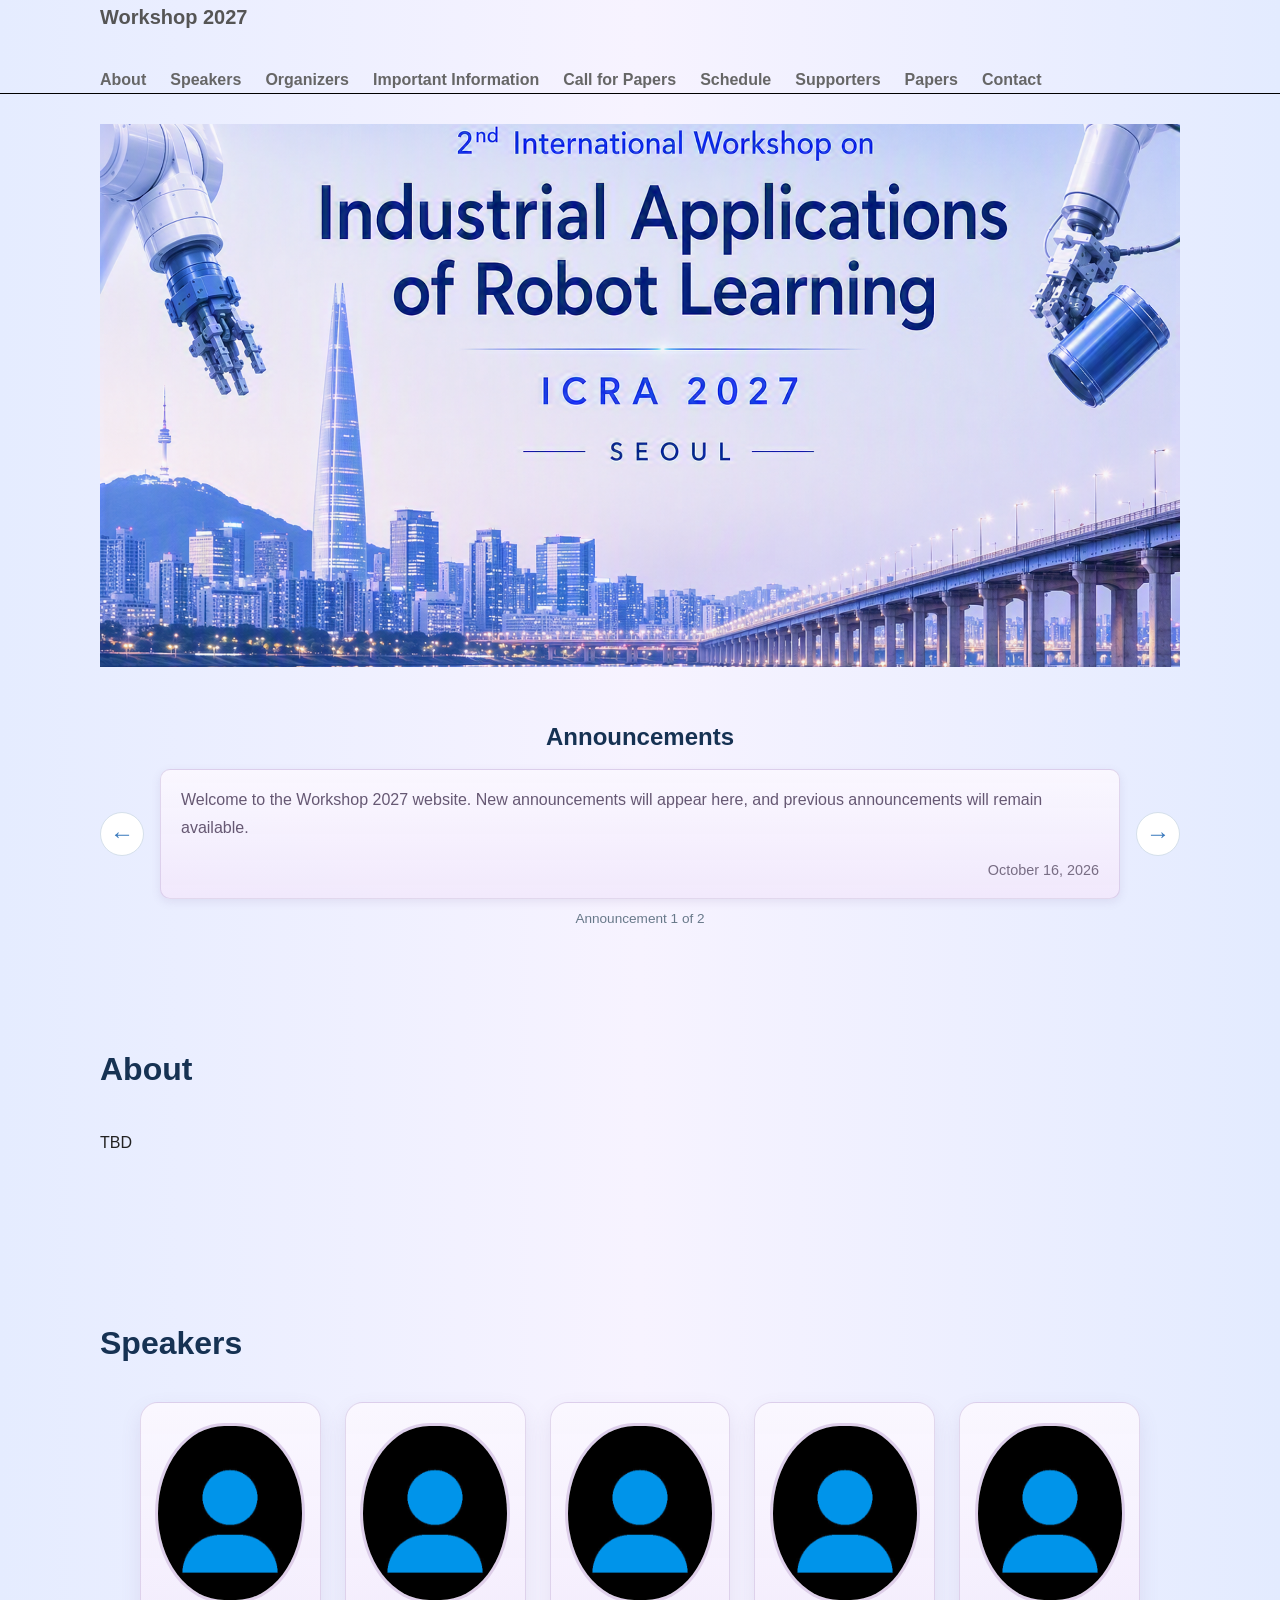
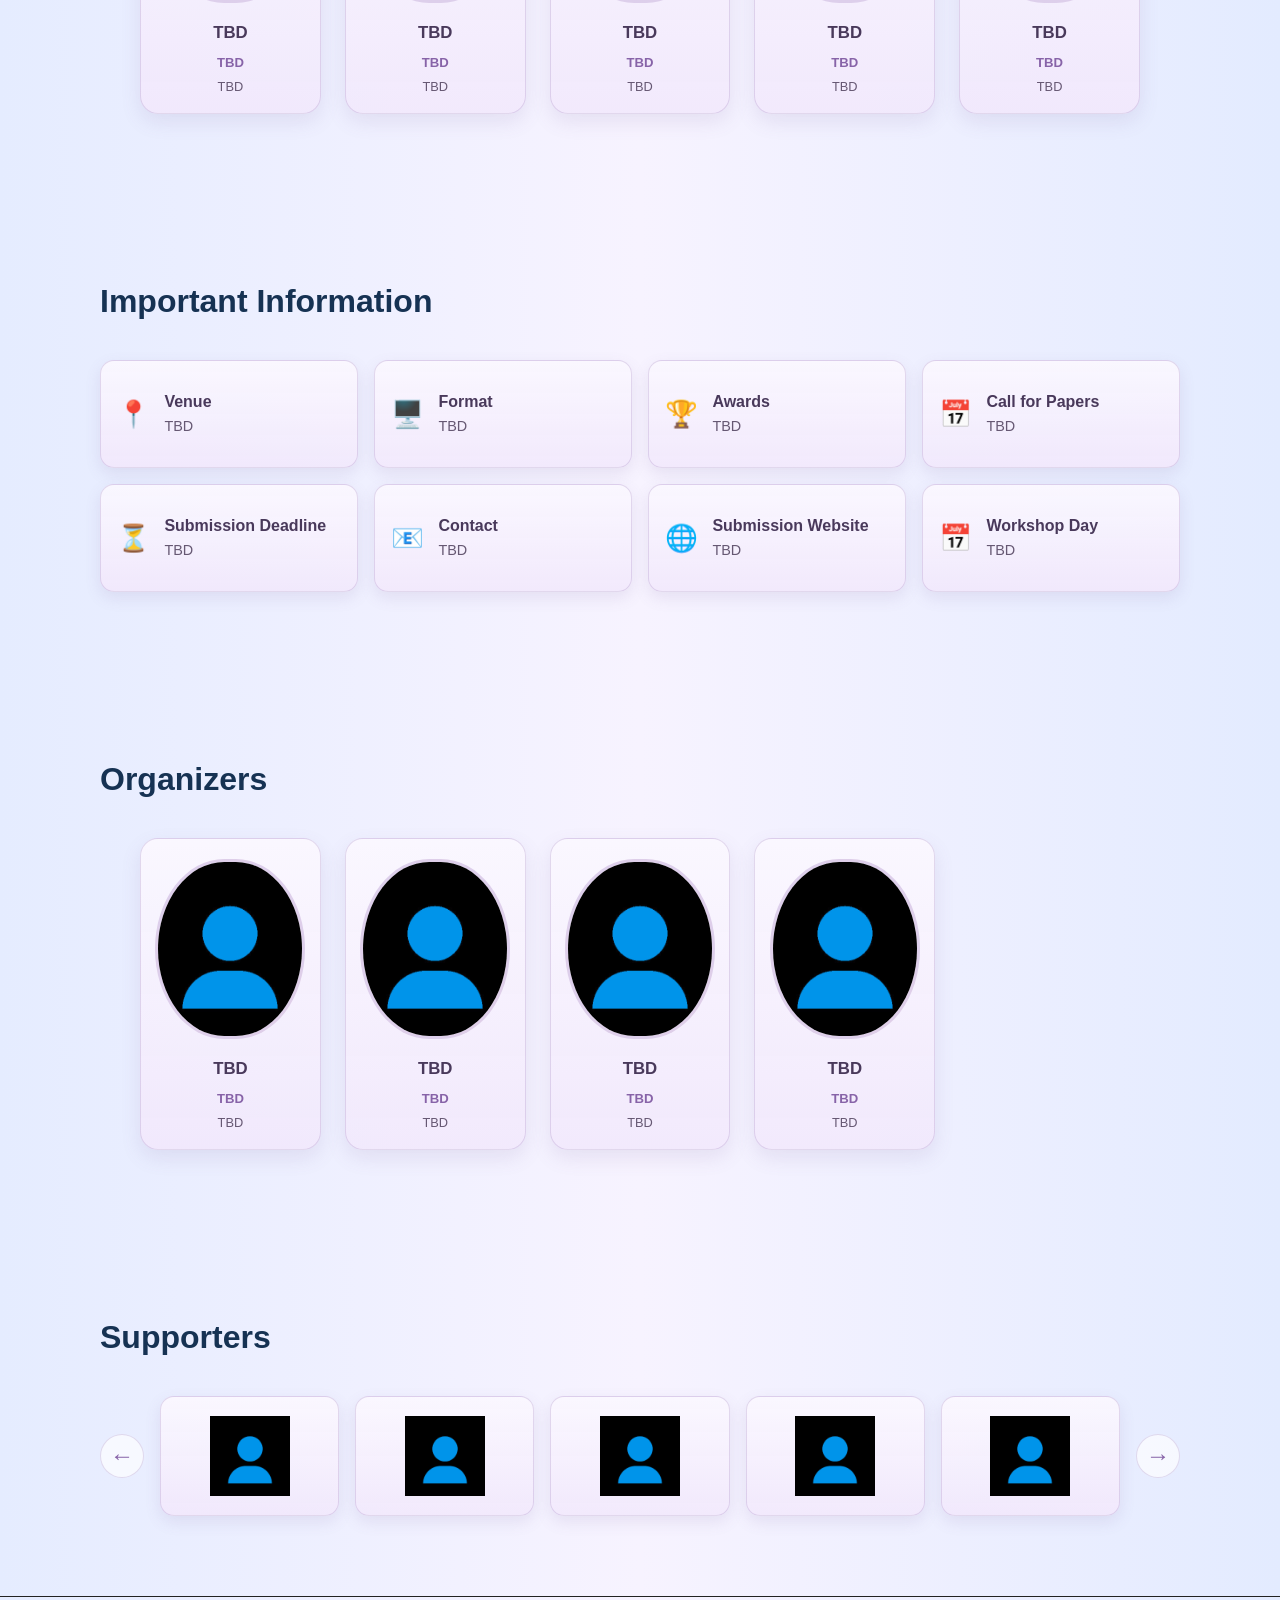
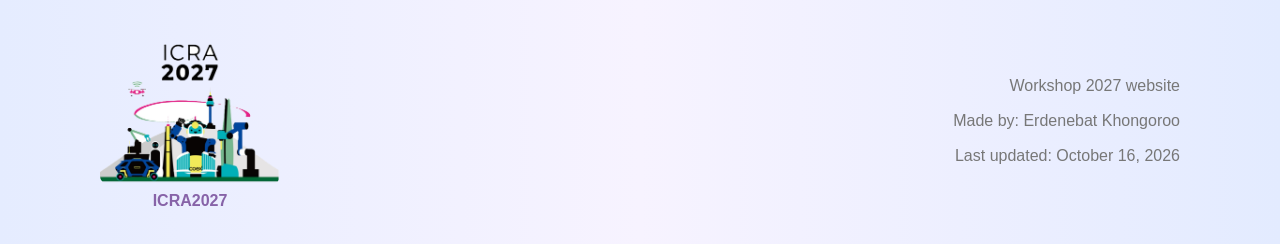
==== index.html @ 7359b08c "Add files for the workshop" ====
<!DOCTYPE html>
<html lang="en">
<head>
    <meta charset="UTF-8">
    <meta name="viewport" content="width=device-width, initial-scale=1.0">
    <title>Workshop 2027</title>
    <link rel="stylesheet" href="./assets/css/main.css">
    <link rel="stylesheet" href="./assets/css/responsive.css">
</head>
<body id="top" class="home-page">
    <!-- Shared header include, enable when ready:
    <div id="header"></div>
    -->
    <header class="site-header">
        <div class="container header-inner">
            <a class="site-brand" href="index.html">Workshop 2027</a>
            <button class="nav-toggle" type="button" aria-expanded="false" aria-controls="primary-navigation">
                <span class="nav-toggle-icon" aria-hidden="true"><span></span><span></span><span></span></span>
                Menu
            </button>
            <nav class="main-nav" id="primary-navigation" aria-label="Main navigation">
                <ul>
                    <li><a href="index.html#about">About</a></li>
                    <li><a href="index.html#speakers">Speakers</a></li>
                    <li><a href="index.html#organizers">Organizers</a></li>
                    <li><a href="index.html#important-information">Important Information</a></li>
                    <li><a href="call-for-papers.html">Call for Papers</a></li>
                    <li><a href="schedule.html">Schedule</a></li>
                    <li><a href="index.html#supporters">Supporters</a></li>
                    <li><a href="papers.html">Papers</a></li
                    <li><a href="contact.html">Contact</a></li>
                </ul>
            </nav>
        </div>
    </header>
    <div class="site-banner">
        <img src="./assets/images/banners/banner.png" alt="Workshop 2027 banner">
    </div>
    <section class="announcements container" aria-labelledby="announcements-title">
        <h2 id="announcements-title" class="announcements-title">Announcements</h2>
        <div class="announcement-carousel" aria-label="Workshop announcements">
            <button class="announcement-arrow" type="button" data-announcement-previous aria-label="Previous announcement">&larr;</button>
            <article class="announcement-card" aria-live="polite">
                <p class="announcement-message">Welcome to the Workshop 2027 website. New announcements will appear here, and previous announcements will remain available.</p>
                <time class="announcement-date" datetime="2026-10-16">October 16, 2026</time>
            </article>
            <article class="announcement-card" aria-live="polite">
                <p class="announcement-message">TBD</p>
                <time class="announcement-date" datetime="2026-10-16">October 16, 2026</time>
            </article>
            <button class="announcement-arrow" type="button" data-announcement-next aria-label="Next announcement">&rarr;</button>
        </div>
        <p class="announcement-position" data-announcement-position aria-live="polite">Announcement 1 of 1</p>
    </section>
    <main class="container">
        <section id="about">
            <h1 class="section-title">About</h1>
            TBD
        </section>
        <section id="speakers">
            <h1 class="section-title">Speakers</h1>
            <div class="section-content">
                <div class="card-grid speaker-grid">
                    <article class="person-card">
                        <div class="person-photo">
                            <img src="./assets/images/speakers/jane.jpg" alt="Jane Doe">
                        </div>
                        <h3>TBD</h3>
                        <p class="person-role">TBD</p>
                        <p class="person-affiliation">TBD</p>
                    </article>
                    <article class="person-card">
                        <div class="person-photo">
                            <img src="./assets/images/speakers/jane.jpg" alt="Jane Doe">
                        </div>
                        <h3>TBD</h3>
                        <p class="person-role">TBD</p>
                        <p class="person-affiliation">TBD</p>
                    </article>
                    <article class="person-card">
                        <div class="person-photo">
                            <img src="./assets/images/speakers/jane.jpg" alt="Jane Doe">
                        </div>
                        <h3>TBD</h3>
                        <p class="person-role">TBD</p>
                        <p class="person-affiliation">TBD</p>
                    </article>
                    <article class="person-card">
                        <div class="person-photo">
                            <img src="./assets/images/speakers/jane.jpg" alt="Jane Doe">
                        </div>
                        <h3>TBD</h3>
                        <p class="person-role">TBD</p>
                        <p class="person-affiliation">TBD</p>
                    </article>
                    <article class="person-card">
                        <div class="person-photo">
                            <img src="./assets/images/speakers/jane.jpg" alt="Jane Doe">
                        </div>
                        <h3>TBD</h3>
                        <p class="person-role">TBD</p>
                        <p class="person-affiliation">TBD</p>
                    </article>
                </div>
            </div>
        </section>
        <section id="important-information">
            <h1 class="section-title">Important Information</h1>
            <div class="info-grid">
                <article class="info-card">
                    <span class="info-icon" aria-hidden="true">📍</span>
                    <div class="info-text">
                        <h2 class="info-label">Venue</h2>
                        <p class="info-detail">TBD</p>
                    </div>
                </article>
                <article class="info-card">
                    <span class="info-icon" aria-hidden="true">🖥️</span>
                    <div class="info-text">
                        <h2 class="info-label">Format</h2>
                        <p class="info-detail">TBD</p>
                    </div>
                </article>
                <article class="info-card">
                    <span class="info-icon" aria-hidden="true">🏆</span>
                    <div class="info-text">
                        <h2 class="info-label">Awards</h2>
                        <p class="info-detail">TBD</p>
                    </div>
                </article>
                <article class="info-card">
                    <span class="info-icon" aria-hidden="true">📅</span>
                    <div class="info-text">
                        <h2 class="info-label">Call for Papers</h2>
                        <p class="info-detail">TBD</p>
                    </div>
                </article>
                <article class="info-card">
                    <span class="info-icon" aria-hidden="true">⏳</span>
                    <div class="info-text">
                        <h2 class="info-label">Submission Deadline</h2>
                        <p class="info-detail">TBD</p>
                    </div>
                </article>
                <article class="info-card">
                    <span class="info-icon" aria-hidden="true">📧</span>
                    <div class="info-text">
                        <h2 class="info-label">Contact</h2>
                        <p class="info-detail">TBD</p>
                    </div>
                </article>
                <article class="info-card">
                    <span class="info-icon" aria-hidden="true">🌐</span>
                    <div class="info-text">
                        <h2 class="info-label">Submission Website</h2>
                        <p class="info-detail">TBD</p>
                    </div>
                </article>
                <article class="info-card">
                    <span class="info-icon" aria-hidden="true">📅</span>
                    <div class="info-text">
                        <h2 class="info-label">Workshop Day</h2>
                        <p class="info-detail">TBD</p>
                    </div>
                </article>
            </div>
        </section>
        <section id="organizers">
            <h1 class="section-title">Organizers</h1>
            <div class="section-content">
                <div class="card-grid organizer-grid">
                    <article class="person-card">
                        <div class="person-photo">
                            <img src="./assets/images/organizers/jane.jpg" alt="Jane Doe">
                        </div>
                        <h3>TBD</h3>
                        <p class="person-role">TBD</p>
                        <p class="person-affiliation">TBD</p>
                    </article>
                    <article class="person-card">
                        <div class="person-photo">
                            <img src="./assets/images/organizers/jane.jpg" alt="Jane Doe">
                        </div>
                        <h3>TBD</h3>
                        <p class="person-role">TBD</p>
                        <p class="person-affiliation">TBD</p>
                    </article>
                    <article class="person-card">
                        <div class="person-photo">
                            <img src="./assets/images/organizers/jane.jpg" alt="Jane Doe">
                        </div>
                        <h3>TBD</h3>
                        <p class="person-role">TBD</p>
                        <p class="person-affiliation">TBD</p>
                    </article>
                    <article class="person-card">
                        <div class="person-photo">
                            <img src="./assets/images/organizers/jane.jpg" alt="Jane Doe">
                        </div>
                        <h3>TBD</h3>
                        <p class="person-role">TBD</p>
                        <p class="person-affiliation">TBD</p>
                    </article>
                </div>
            </div>
        </section>
        <section id="supporters">
            <h1 class="section-title">Supporters</h1>
            <div class="supporter-carousel" aria-label="Workshop supporters">
                <button class="supporter-arrow" type="button" data-supporter-previous aria-label="Show previous supporter">&larr;</button>
                <div class="supporter-track" data-supporter-track>
                    <a class="supporter-logo" href="https://www.example.com/" target="_blank" rel="noopener noreferrer" aria-label="Supporter 1 website">
                        <img src="./assets/images/speakers/jane.jpg" alt="Supporter 1">
                    </a>
                    <a class="supporter-logo" href="https://www.example.com/" target="_blank" rel="noopener noreferrer" aria-label="Supporter 2 website">
                        <img src="./assets/images/speakers/jane.jpg" alt="Supporter 2">
                    </a>
                    <a class="supporter-logo" href="https://www.example.com/" target="_blank" rel="noopener noreferrer" aria-label="Supporter 3 website">
                        <img src="./assets/images/speakers/jane.jpg" alt="Supporter 3">
                    </a>
                    <a class="supporter-logo" href="https://www.example.com/" target="_blank" rel="noopener noreferrer" aria-label="Supporter 4 website">
                        <img src="./assets/images/speakers/jane.jpg" alt="Supporter 4">
                    </a>
                    <a class="supporter-logo" href="https://www.example.com/" target="_blank" rel="noopener noreferrer" aria-label="Supporter 5 website">
                        <img src="./assets/images/speakers/jane.jpg" alt="Supporter 5">
                    </a>
                </div>
                <button class="supporter-arrow" type="button" data-supporter-next aria-label="Show next supporter">&rarr;</button>
            </div>
        </section>
    </main>
    <!-- Shared footer include, enable when ready:
    <div id="footer"></div>
    -->
    <footer class="site-footer">
        <div class="container footer-inner">
            <a class="footer-conference-link" href="https://2027.ieee-icra.org/" target="_blank" rel="noopener noreferrer" aria-label="Visit the ICRA 2027 conference website">
                <img src="./assets/images/icra_2027.png" alt="ICRA 2027 conference">
                <span>ICRA2027</span>
            </a>
            <div class="footer-meta">
                <p>Workshop 2027 website</p>
                <p>Made by: Erdenebat Khongoroo</p>
                <p>Last updated: October 16, 2026</p>
            </div>
        </div>
    </footer>

    <script src="./assets/js/navigation.js"></script>
    <script src="./assets/js/announcements.js"></script>
    <script src="./assets/js/supporters.js"></script>
    <!-- Enable shared header and footer loading when ready:
    <script src="./assets/js/include_components.js"></script>
    -->
</body>
</html>
---- assets/css/main.css ----
/* GLOBAL */
:root {
    --page-gradient: linear-gradient(90deg, #e5ecff 0%, #f7f3ff 50%, #e3ebff 100%);
    --card-bg: linear-gradient(180deg, rgba(250, 247, 255, 0.96) 0%, rgba(241, 232, 252, 0.94) 100%);
    --card-border: rgba(160, 133, 190, 0.28);
    --card-shadow: rgba(117, 87, 151, 0.12);
    --card-accent: #8763a8;
    --card-heading: #49395b;
    --card-text: #665873;
    --card-muted: #786d84;
}
* {
    margin: 0;
    padding: 0;
    box-sizing: border-box;
}
html{
    scroll-behavior: smooth;
}
body{
    display: flex;
    min-height: 100vh;
    flex-direction: column;
    font-family: "Segoe UI", Arial, sans-serif;
    line-height: 1.7;
    color: #222;
    background: var(--page-gradient);
}
.container,
.site-banner {
    width: min(1080px, calc(100% - 60px));
    margin: 0 auto;
}
a{
    text-decoration: none;
    color: inherit;
}
ul{
    list-style: none;
}

/* NAVIGATION */
.site-header {
    position: sticky;
    top: 0;
    z-index: 1000;
    background: var(--page-gradient);
    border-bottom: 1px solid #000000;
}
.header-inner {
    display: flex;
    align-items: center;
    justify-content: space-between;
    gap: 2rem;
    min-height: 76px;
    flex-wrap: wrap;
}
.site-brand {
    flex-shrink: 0;
    color: #555;
    font-size: 1.25rem;
    font-weight: 700;
}
.main-nav ul {
    display: flex;
    align-items: center;
    justify-content: flex-end;
    gap: 1.5rem;
    flex-wrap: nowrap;
}
.nav-toggle {
    display: none;
    align-items: center;
    gap: .6rem;
    padding: .55rem .8rem;
    border: 1px solid #d5e0eb;
    border-radius: 6px;
    background: #fff;
    color: #3979bd;
    font: inherit;
    font-weight: 600;
    cursor: pointer;
}
.nav-toggle-icon {
    display: grid;
    gap: 4px;
}
.nav-toggle-icon span {
    display: block;
    width: 18px;
    height: 2px;
    background: currentColor;
}
.main-nav a {
    font-weight: 600;
    color: #666;
    transition: 0.3s;
}

.main-nav a:hover {
    color: #3979bd;
}

.main-nav a.active {
    color: #3979bd;
}
.main-nav a:focus-visible,
.nav-toggle:focus-visible {
    outline: 3px solid #3979bd;
    outline-offset: 3px;
}

.site-banner img {
    display: block;
    width: 100%;
    height: auto;
    padding-top:30px;
    padding-bottom: 30px;
}

main.container {
    flex: 1 0 auto;
}

/* ANNOUNCEMENTS */
.announcements {
    padding: 1.25rem 0 2rem;
}
.announcements-title {
    margin-bottom: .75rem;
    color: #163253;
    font-size: 1.5rem;
    text-align: center;
}
.announcement-carousel {
    display: grid;
    grid-template-columns: 44px minmax(0, 1fr) 44px;
    align-items: stretch;
    gap: 1rem;
}
.announcement-arrow {
    align-self: center;
    width: 44px;
    height: 44px;
    border: 1px solid #d5e0eb;
    border-radius: 50%;
    background: #fff;
    color: #3979bd;
    font-size: 1.5rem;
    line-height: 1;
    cursor: pointer;
}
.announcement-arrow:hover:not(:disabled) {
    background: #3979bd;
    color: #fff;
}
.announcement-arrow:disabled {
    color: #aab4bf;
    cursor: not-allowed;
}
.announcement-card {
    display: flex;
    min-height: 130px;
    flex-direction: column;
    justify-content: space-between;
    gap: 1rem;
    padding: 1rem 1.25rem;
    border: 1px solid var(--card-border);
    border-radius: 10px;
    background: var(--card-bg);
    box-shadow: 0 3px 10px var(--card-shadow);
}
.announcement-card[hidden] {
    display: none;
}
.announcement-message {
    color: var(--card-text);
}
.announcement-date {
    align-self: flex-end;
    color: var(--card-muted);
    font-size: .9rem;
}
.announcement-position {
    margin-top: .5rem;
    color: #68798a;
    font-size: .85rem;
    text-align: center;
}

/* SECTIONS */
section {
    padding: 5rem 0;
}
.section-title {
    text-align: left;
    font-size: 2rem;
    margin-bottom: 2rem;
    color: #163253;
}
.section-content {
    max-width: 1000px;
    margin: auto;
}

/* CALL FOR PAPERS */
.call-for-papers-page main section {
    text-align: center;
}

.call-for-papers-page main > section {
    padding-top: 0;
}

.call-for-papers-page main > section > .section-title {
    margin-bottom: 1.25rem;
}

.call-for-papers-page .section-title {
    text-align: center;
}

.topics-panel {
    max-width: 900px;
    margin: 0 auto;
    padding: 1.5rem;
    border: 1px solid var(--card-border);
    border-radius: 16px;
    background: var(--card-bg);
    box-shadow: 0 6px 16px var(--card-shadow);
}

.topics-title {
    margin-bottom: 1rem;
    color: var(--card-heading);
    font-size: 1.25rem;
    text-align: center;
}

.topics-list {
    display: grid;
    gap: 0.65rem;
    padding: 0;
    list-style: none;
}

.topics-list li {
    display: flex;
    align-items: center;
    gap: 0.65rem;
    color: var(--card-text);
    text-align: left;
}

.topics-list li::before {
    display: grid;
    flex: 0 0 auto;
    width: 1.25rem;
    height: 1.25rem;
    place-items: center;
    border: 1px solid var(--card-border);
    border-radius: 50%;
    background: rgba(241, 232, 252, 0.9);
    color: var(--card-accent);
    content: "✓";
    font-size: 0.8rem;
    font-weight: 700;
    line-height: 1;
}

.submission-details {
    display: grid;
    max-width: 900px;
    grid-template-columns: repeat(2, minmax(0, 1fr));
    gap: 1.25rem;
    margin: 1rem auto 0;
    text-align: left;
}

.details-table {
    align-self: start;
    padding: 0;
    border: 1px solid var(--card-border);
    border-radius: 14px;
    background: var(--card-bg);
    box-shadow: 0 6px 16px var(--card-shadow);
}

.details-table-title {
    padding: 0.9rem 1rem;
    border-bottom: 1px solid var(--card-border);
    background: rgba(232, 218, 246, 0.72);
    color: var(--card-heading);
    font-size: 1.1rem;
    text-align: center;
}

.details-table-list {
    padding: 0;
    list-style: none;
}

.details-table-list li {
    padding: 0.8rem 1rem;
    color: var(--card-text);
}

.details-table-list li + li {
    border-top: 1px solid var(--card-border);
}

.submission-format-list li + li {
    border-top: 0;
}

.submission-format-list li {
    text-align: left;
}

.rewards-list {
    display: grid;
    grid-template-columns: repeat(2, minmax(0, 1fr));
}

.rewards-list li:nth-child(even) {
    border-left: 1px solid var(--card-border);
}

.rewards-list li:nth-child(2) {
    border-top: 0;
}

.submission-portal {
    max-width: 900px;
    margin: 1.25rem auto 0;
    padding: 1rem 1.25rem;
    border: 1px solid var(--card-border);
    border-radius: 14px;
    background: var(--card-bg);
    box-shadow: 0 6px 16px var(--card-shadow);
    color: var(--card-text);
    text-align: left;
}

.submission-portal-title {
    margin-bottom: 0.25rem;
    color: var(--card-heading);
    font-size: 1.1rem;
}

/* SCHEDULE */
.schedule-page main > section {
    padding-top: 0;
    text-align: center;
}

.schedule-page .section-title {
    text-align: center;
}

.schedule-table-wrap {
    max-width: 1080px;
    margin: 0 auto;
    overflow-x: auto;
    border: 1px solid var(--card-border);
    border-radius: 14px;
    background: var(--card-bg);
    box-shadow: 0 6px 16px var(--card-shadow);
}

.schedule-table {
    width: 100%;
    border-collapse: collapse;
    color: var(--card-text);
    text-align: center;
}

.schedule-table th,
.schedule-table td {
    min-width: 120px;
    padding: 0.9rem 1rem;
    border-bottom: 1px solid var(--card-border);
}

.schedule-table th {
    background: rgba(232, 218, 246, 0.72);
    color: var(--card-heading);
    font-weight: 700;
}

.schedule-table th + th,
.schedule-table td + td {
    border-left: 1px solid var(--card-border);
}

.schedule-table tbody tr:last-child td {
    border-bottom: 0;
}

/* CONTACT */
.contact-page main > section {
    padding-top: 0;
    text-align: center;
}

.contact-page .section-title {
    text-align: center;
}

.contact-content {
    max-width: 800px;
    margin: 0 auto;
}

.contact-intro {
    margin-bottom: 1.5rem;
    color: var(--card-text);
    font-size: 1.05rem;
}

.contact-options {
    display: grid;
    grid-template-columns: repeat(2, minmax(0, 1fr));
    gap: 1.25rem;
}

.contact-card {
    display: flex;
    min-height: 130px;
    align-items: center;
    gap: 1rem;
    padding: 1.25rem;
    border: 1px solid var(--card-border);
    border-radius: 16px;
    background: var(--card-bg);
    box-shadow: 0 6px 16px var(--card-shadow);
    color: var(--card-text);
    text-align: left;
}

.contact-icon {
    display: grid;
    flex: 0 0 48px;
    width: 48px;
    height: 48px;
    place-items: center;
    border: 1px solid var(--card-border);
    border-radius: 50%;
    background: rgba(232, 218, 246, 0.72);
    color: var(--card-accent);
    font-size: 1.4rem;
}

.contact-card h2 {
    margin-bottom: 0.3rem;
    color: var(--card-heading);
    font-size: 1.05rem;
}

.contact-card a {
    color: var(--card-accent);
    overflow-wrap: anywhere;
}

.contact-card a:hover {
    text-decoration: underline;
}

.contact-card a:focus-visible {
    outline: 3px solid var(--card-accent);
    outline-offset: 3px;
}

/* CARDS */
.card-grid {
    display: grid;
    grid-template-columns: repeat(5, minmax(0, 1fr));
    gap: 1.5rem;
}
.card {
    background: var(--card-bg);
    padding: 1.5rem;
    border: 1px solid var(--card-border);
    border-radius: 12px;
    box-shadow: 0 4px 12px var(--card-shadow);
    text-align: center;
}
.card img {
    width: 160px;
    height: 160px;
    border-radius: 50%;
    object-fit: cover;
    margin-bottom: 1rem;
}

.person-card {
    display: flex;
    flex-direction: column;
    align-items: center;
    text-align: center;
    padding: 1.2rem 0.8rem 1rem;
    border: 1px solid var(--card-border);
    border-radius: 18px;
    background: var(--card-bg);
    box-shadow: 0 8px 20px var(--card-shadow);
    transition: transform 0.25s ease, box-shadow 0.25s ease, border-color 0.25s ease;
}

.person-card:hover {
    transform: translateY(-3px);
    border-color: rgba(142, 106, 176, 0.42);
    box-shadow: 0 12px 24px rgba(117, 87, 151, 0.16);
}

.person-photo {
    width: min(100%, 150px);
    aspect-ratio: 5 / 6;
    margin-bottom: 1rem;
    border-radius: 48% / 52%;
    overflow: hidden;
    background: linear-gradient(135deg, #f5efff 0%, #f8eefa 100%);
    border: 3px solid rgba(142, 106, 176, 0.24);
    box-shadow: inset 0 0 0 2px rgba(255, 255, 255, 0.8);
}

.person-photo img {
    display: block;
    width: 100%;
    height: 100%;
    object-fit: cover;
}

.person-card h3 {
    margin-bottom: 0.3rem;
    color: var(--card-heading);
    font-size: 1.05rem;
}

.person-role {
    margin-bottom: 0.2rem;
    color: var(--card-accent);
    font-size: 0.82rem;
    font-weight: 600;
}

.person-affiliation {
    color: var(--card-text);
    font-size: 0.8rem;
    line-height: 1.5;
}

/* IMPORTANT INFORMATION */
.info-grid {
    display: grid;
    grid-template-columns: repeat(4, minmax(0, 1fr));
    gap: 1rem;
}

.info-card {
    display: flex;
    min-height: 108px;
    align-items: center;
    gap: 0.9rem;
    padding: 1rem;
    border: 1px solid var(--card-border);
    border-radius: 14px;
    background: var(--card-bg);
    box-shadow: 0 6px 16px var(--card-shadow);
}

.info-icon {
    flex: 0 0 auto;
    font-size: 1.65rem;
    line-height: 1;
}

.info-text {
    min-width: 0;
}

.info-label {
    margin-bottom: 0.2rem;
    color: var(--card-heading);
    font-size: 1rem;
    line-height: 1.35;
}

.info-detail {
    color: var(--card-text);
    font-size: 0.9rem;
    line-height: 1.45;
}

/* SUPPORTERS */
.supporter-carousel {
    display: grid;
    grid-template-columns: 44px minmax(0, 1fr) 44px;
    align-items: center;
    gap: 1rem;
}

.supporter-arrow {
    width: 44px;
    height: 44px;
    border: 1px solid var(--card-border);
    border-radius: 50%;
    background: rgba(255, 255, 255, 0.65);
    color: var(--card-accent);
    font-size: 1.5rem;
    line-height: 1;
    cursor: pointer;
}

.supporter-arrow:hover {
    background: var(--card-accent);
    color: #fff;
}

.supporter-arrow:focus-visible,
.supporter-logo:focus-visible {
    outline: 3px solid var(--card-accent);
    outline-offset: 3px;
}

.supporter-track {
    display: grid;
    grid-template-columns: repeat(5, minmax(0, 1fr));
    gap: 1rem;
}

.supporter-logo {
    display: flex;
    min-height: 120px;
    align-items: center;
    justify-content: center;
    padding: 1rem;
    border: 1px solid var(--card-border);
    border-radius: 14px;
    background: var(--card-bg);
    box-shadow: 0 6px 16px var(--card-shadow);
    transition: transform 0.4s ease, box-shadow 0.2s ease;
}

.supporter-logo:hover {
    box-shadow: 0 10px 20px var(--card-shadow);
}

.supporter-logo img {
    display: block;
    width: 100%;
    max-width: 120px;
    height: 80px;
    object-fit: contain;
    border-radius: 8px;
}

/* FOOTER */
.site-footer {
    background: var(--page-gradient);
    color: #777;
    margin-top: 4rem;
    border-top: 1px solid #222;
}
body.home-page .site-footer {
    margin-top: auto;
}
.footer-inner {
    display: flex;
    align-items: center;
    justify-content: space-between;
    gap: 2rem;
    padding: 2rem 0;
}
.footer-meta {
    text-align: right;
}
.footer-meta p + p {
    margin-top: .5rem;
}
.footer-meta a,
.back-to-top {
    color: #3979bd;
}
.footer-meta a:hover,
.back-to-top:hover {
    text-decoration: underline;
}
.footer-conference-link {
    display: flex;
    flex: 0 0 auto;
    flex-direction: column;
    align-items: center;
    width: min(180px, 24%);
    color: var(--card-accent);
    font-weight: 700;
    line-height: 1.4;
}
.footer-conference-link img {
    display: block;
    width: 100%;
    height: auto;
    margin-bottom: 0.35rem;
    border-radius: 8px;
}
.footer-conference-link:focus-visible {
    outline: 3px solid var(--card-accent);
    outline-offset: 4px;
}
---- assets/css/responsive.css ----
@media (max-width: 980px) {
    .card-grid {
        grid-template-columns: repeat(3, minmax(0, 1fr));
        gap: 1.25rem;
    }
    .info-grid {
        grid-template-columns: repeat(2, minmax(0, 1fr));
    }
    .supporter-track {
        grid-template-columns: repeat(3, minmax(0, 1fr));
    }
    .header-inner {
        align-items: center;
        justify-content: space-between;
        gap: .75rem;
        padding: .75rem 0;
    }
    .nav-toggle {
        display: inline-flex;
    }
    .main-nav {
        display: none;
        flex-basis: 100%;
        width: 100%;
        padding: .5rem;
        border: 1px solid #e3eaf1;
        border-radius: 8px;
        background: #fff;
        box-shadow: 0 4px 12px rgba(0, 0, 0, .08);
    }
    .main-nav.is-open {
        display: block;
    }
    .main-nav ul {
        align-items: stretch;
        flex-direction: column;
        gap: 0;
    }
    .main-nav a {
        display: block;
        padding: .55rem .75rem;
        border-radius: 4px;
    }
    .main-nav a:hover,
    .main-nav a:focus-visible {
        background: #f2f7fc;
    }
}

@media (max-width: 768px) {
    .hero {
        min-height: 350px;
    }
    .footer-inner {
        align-items: center;
        flex-direction: row;
    }
    .footer-conference-link {
        width: min(120px, 35%);
    }
    .footer-meta {
        text-align: right;
    }
}

@media (max-width: 560px) {
    .contact-options {
        grid-template-columns: 1fr;
    }
    .submission-details {
        grid-template-columns: 1fr;
        gap: 1rem;
    }
    .rewards-list {
        grid-template-columns: 1fr;
    }
    .rewards-list li:nth-child(even) {
        border-left: 0;
    }
    .rewards-list li:nth-child(2) {
        border-top: 1px solid var(--card-border);
    }
    .card-grid {
        grid-template-columns: repeat(2, minmax(0, 1fr));
        gap: 1rem;
    }
    .info-grid {
        grid-template-columns: 1fr;
    }
    .info-card {
        min-height: 88px;
    }
    .supporter-carousel {
        grid-template-columns: 36px minmax(0, 1fr) 36px;
        gap: 0.5rem;
    }
    .supporter-track {
        grid-template-columns: repeat(2, minmax(0, 1fr));
        gap: 0.6rem;
    }
    .supporter-arrow {
        width: 36px;
        height: 36px;
    }
    .supporter-logo {
        min-height: 90px;
        padding: 0.6rem;
    }
    .supporter-logo img {
        height: 60px;
    }
    .person-card {
        padding: 1rem 0.6rem;
    }
    .person-photo {
        max-width: 120px;
    }
}
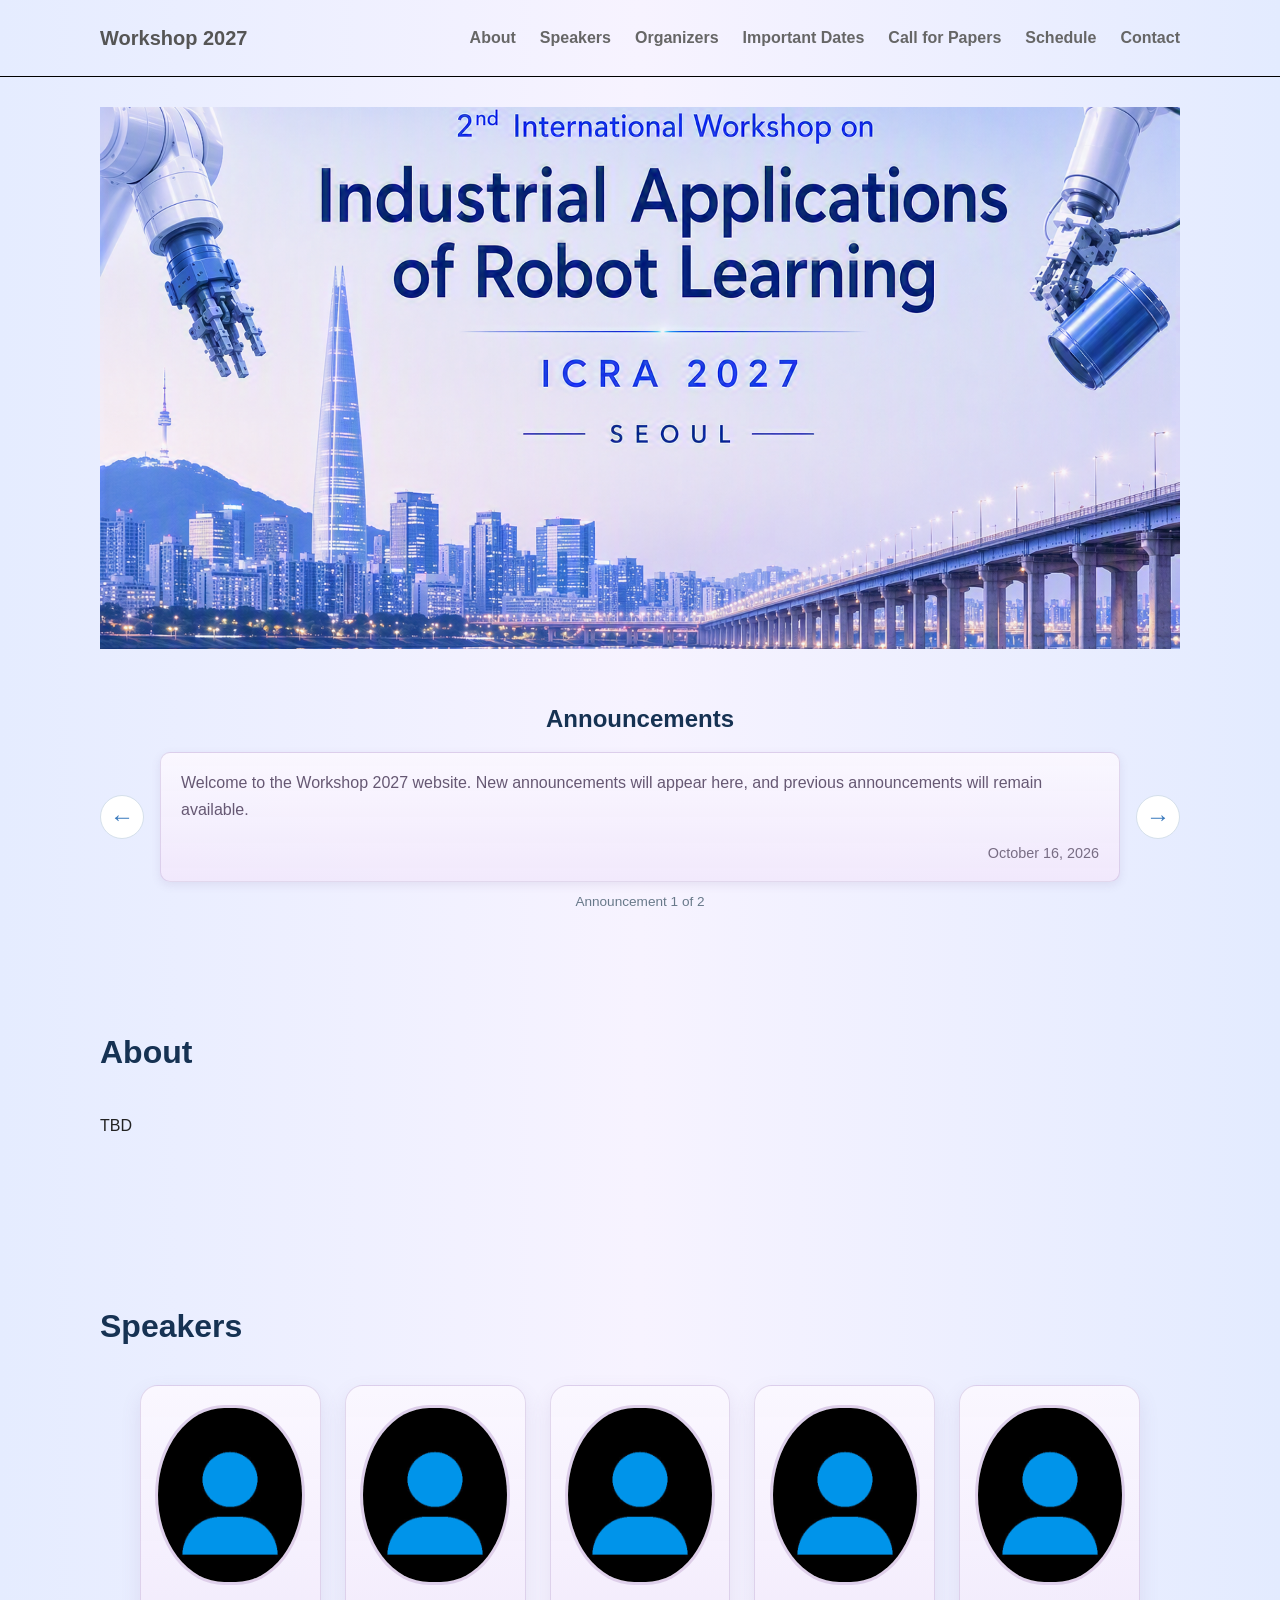
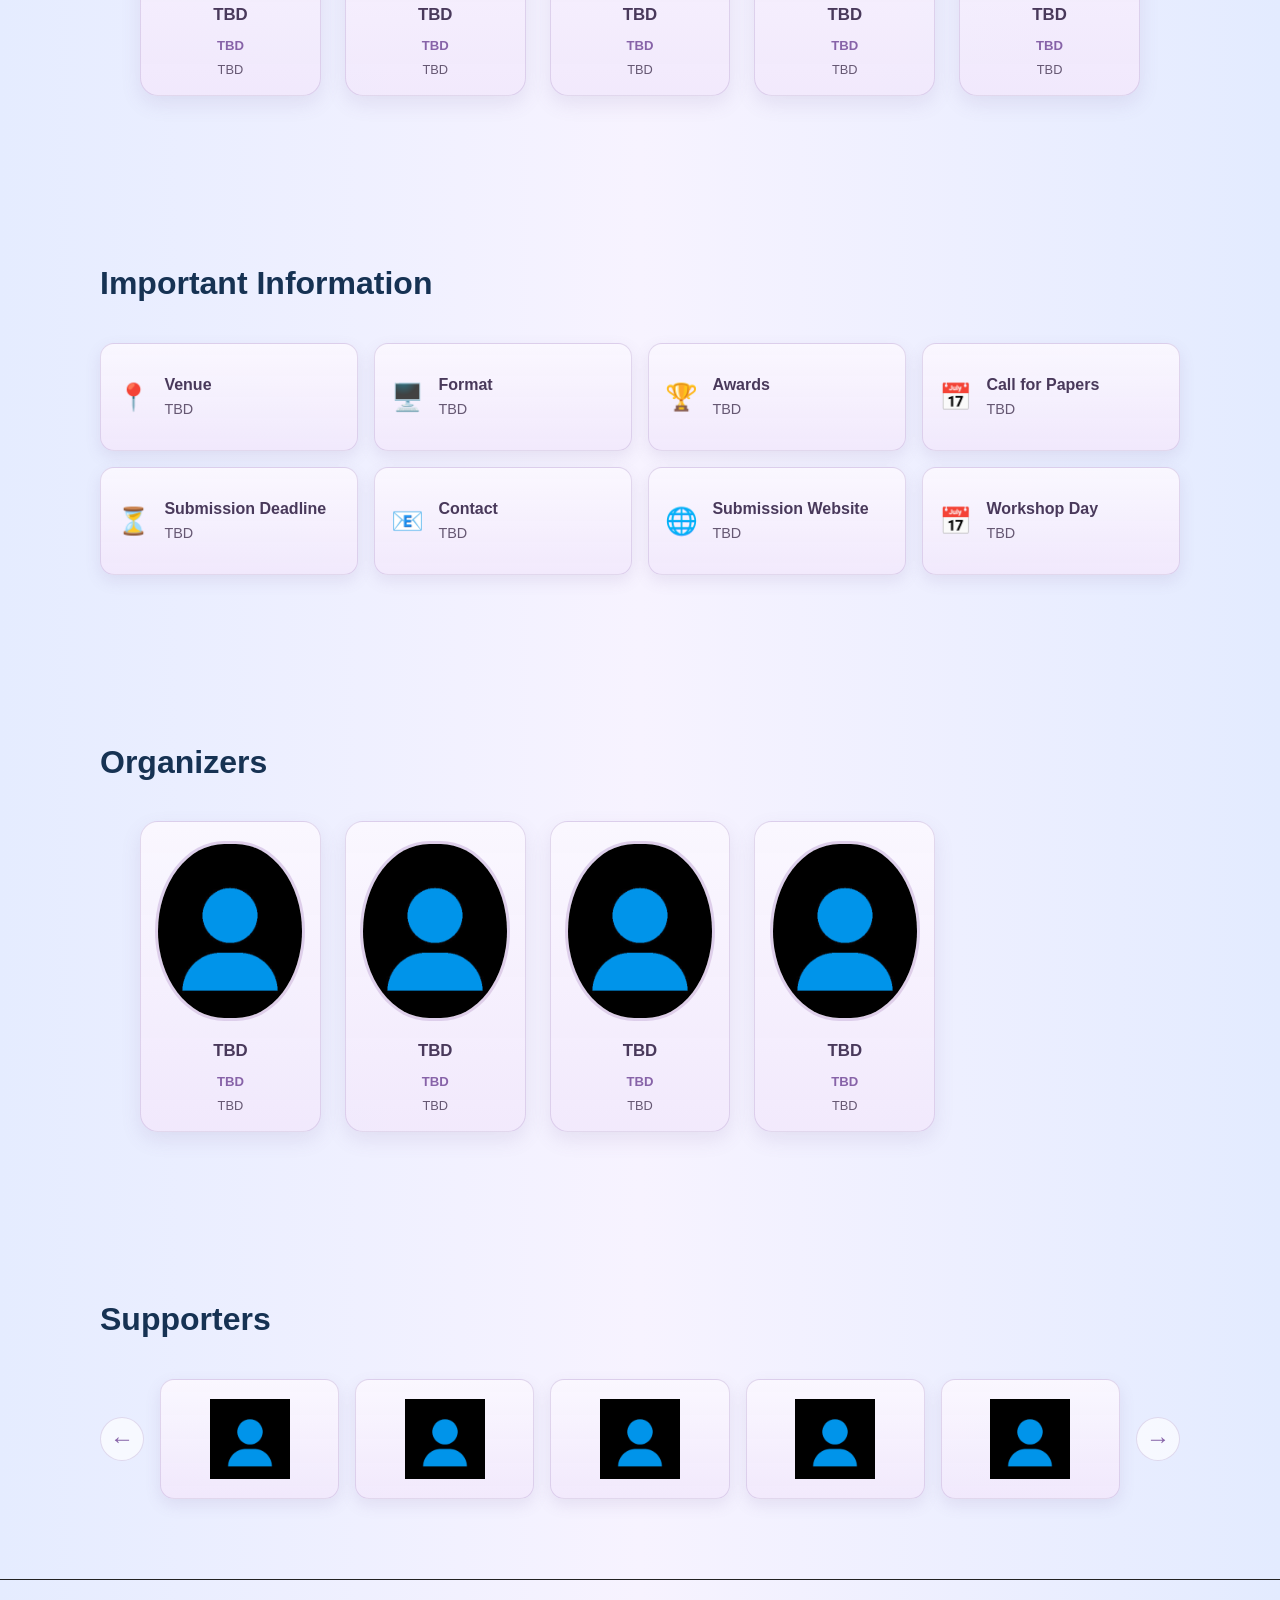
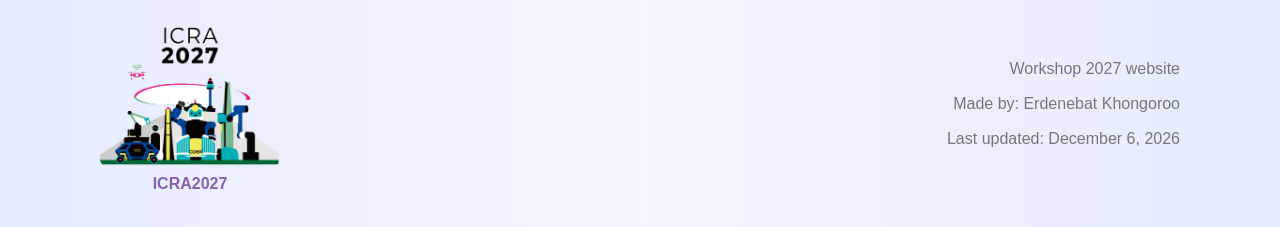
==== commit 6b8c67d7: "added shared header and footer section" ====
--- a/index.html
+++ b/index.html
@@ -8,31 +8,7 @@
     <link rel="stylesheet" href="./assets/css/responsive.css">
 </head>
 <body id="top" class="home-page">
-    <!-- Shared header include, enable when ready:
     <div id="header"></div>
-    -->
-    <header class="site-header">
-        <div class="container header-inner">
-            <a class="site-brand" href="index.html">Workshop 2027</a>
-            <button class="nav-toggle" type="button" aria-expanded="false" aria-controls="primary-navigation">
-                <span class="nav-toggle-icon" aria-hidden="true"><span></span><span></span><span></span></span>
-                Menu
-            </button>
-            <nav class="main-nav" id="primary-navigation" aria-label="Main navigation">
-                <ul>
-                    <li><a href="index.html#about">About</a></li>
-                    <li><a href="index.html#speakers">Speakers</a></li>
-                    <li><a href="index.html#organizers">Organizers</a></li>
-                    <li><a href="index.html#important-information">Important Information</a></li>
-                    <li><a href="call-for-papers.html">Call for Papers</a></li>
-                    <li><a href="schedule.html">Schedule</a></li>
-                    <li><a href="index.html#supporters">Supporters</a></li>
-                    <li><a href="papers.html">Papers</a></li
-                    <li><a href="contact.html">Contact</a></li>
-                </ul>
-            </nav>
-        </div>
-    </header>
     <div class="site-banner">
         <img src="./assets/images/banners/banner.png" alt="Workshop 2027 banner">
     </div>
@@ -229,28 +205,10 @@
             </div>
         </section>
     </main>
-    <!-- Shared footer include, enable when ready:
     <div id="footer"></div>
-    -->
-    <footer class="site-footer">
-        <div class="container footer-inner">
-            <a class="footer-conference-link" href="https://2027.ieee-icra.org/" target="_blank" rel="noopener noreferrer" aria-label="Visit the ICRA 2027 conference website">
-                <img src="./assets/images/icra_2027.png" alt="ICRA 2027 conference">
-                <span>ICRA2027</span>
-            </a>
-            <div class="footer-meta">
-                <p>Workshop 2027 website</p>
-                <p>Made by: Erdenebat Khongoroo</p>
-                <p>Last updated: October 16, 2026</p>
-            </div>
-        </div>
-    </footer>
-
     <script src="./assets/js/navigation.js"></script>
     <script src="./assets/js/announcements.js"></script>
     <script src="./assets/js/supporters.js"></script>
-    <!-- Enable shared header and footer loading when ready:
     <script src="./assets/js/include_components.js"></script>
-    -->
 </body>
 </html>
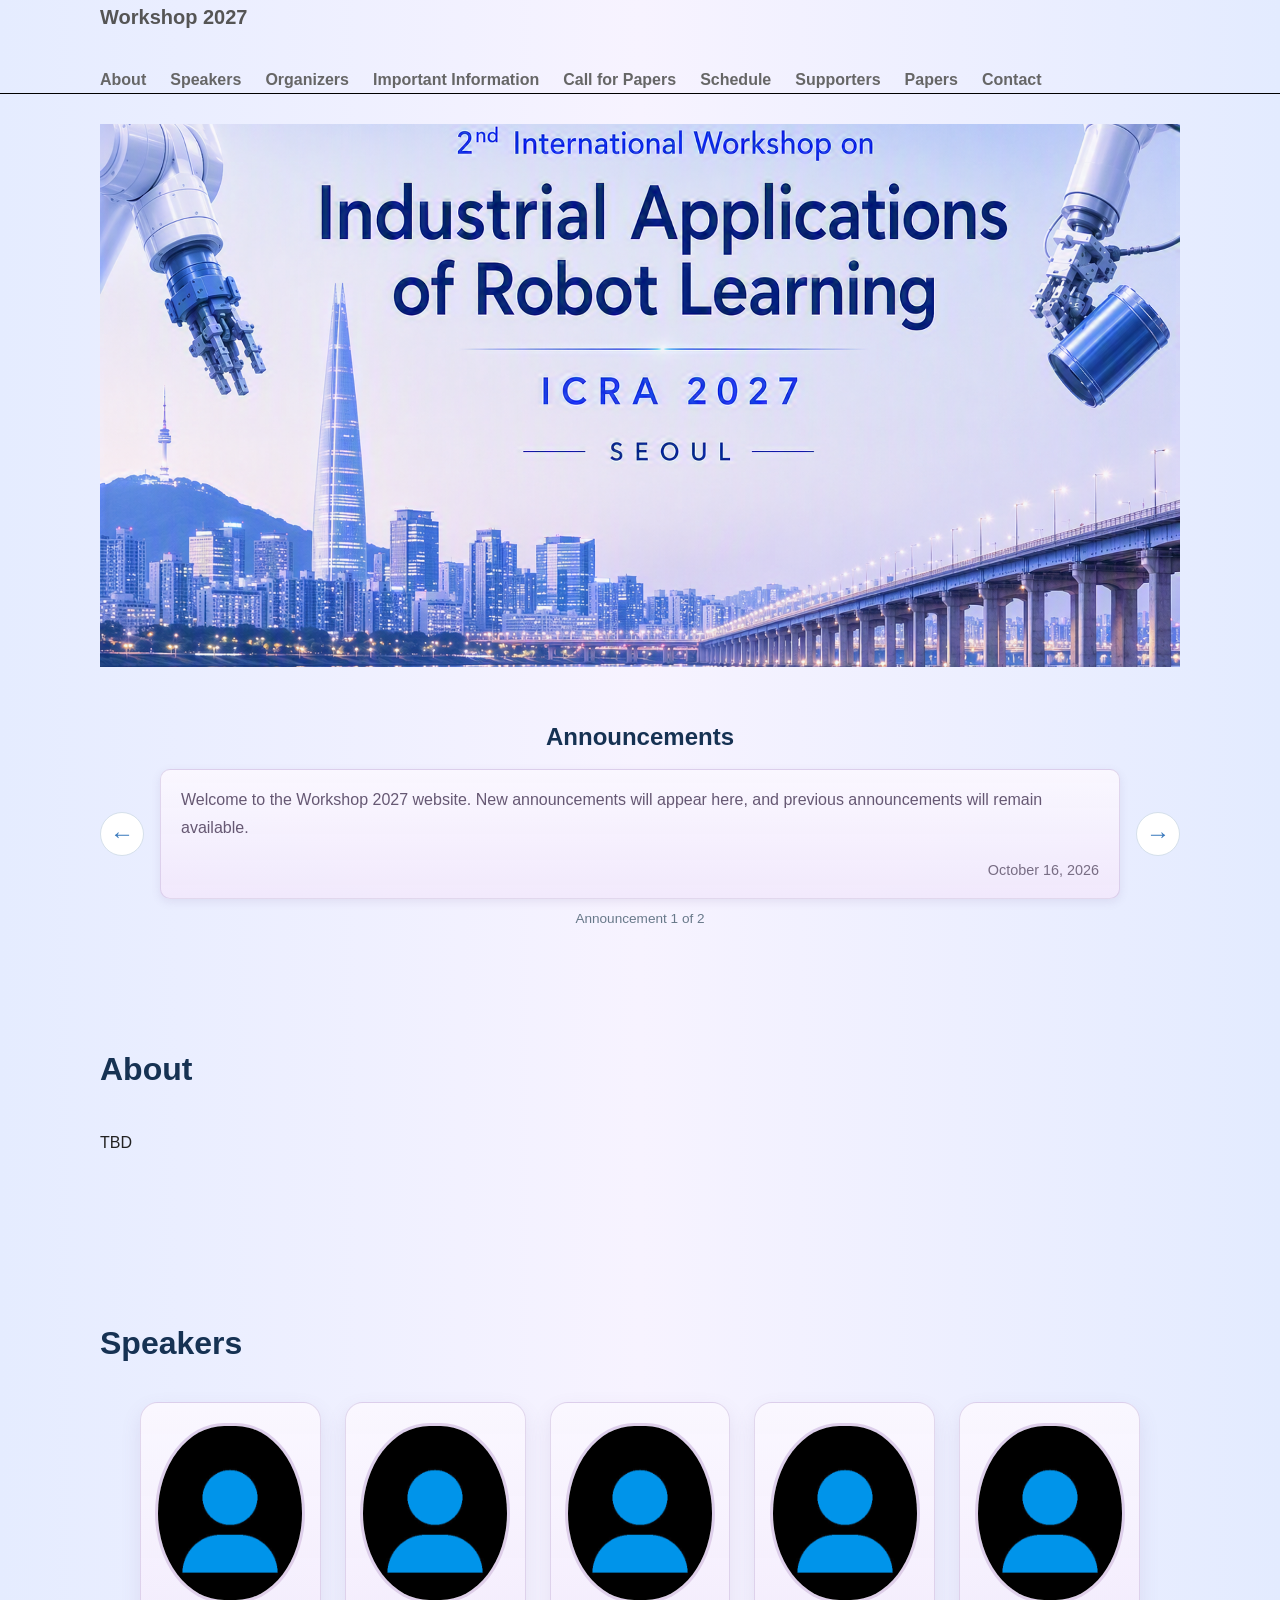
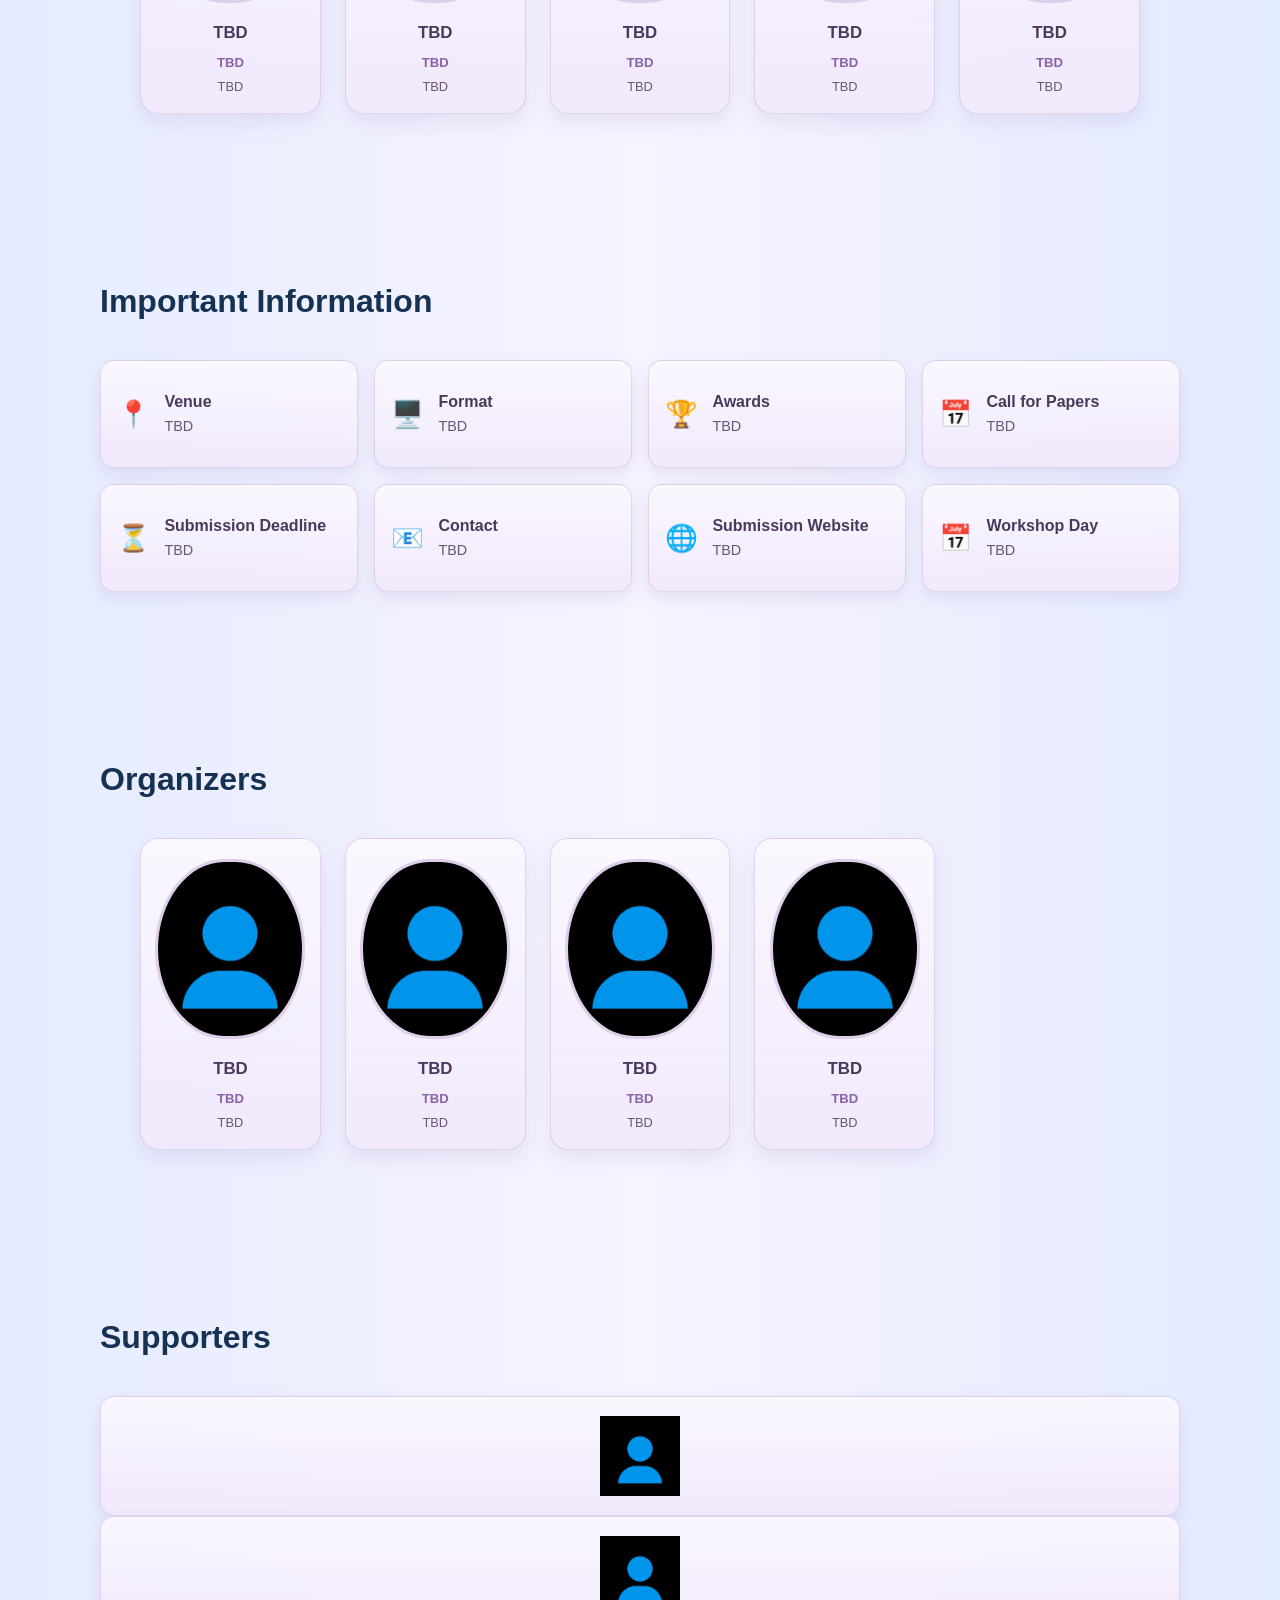
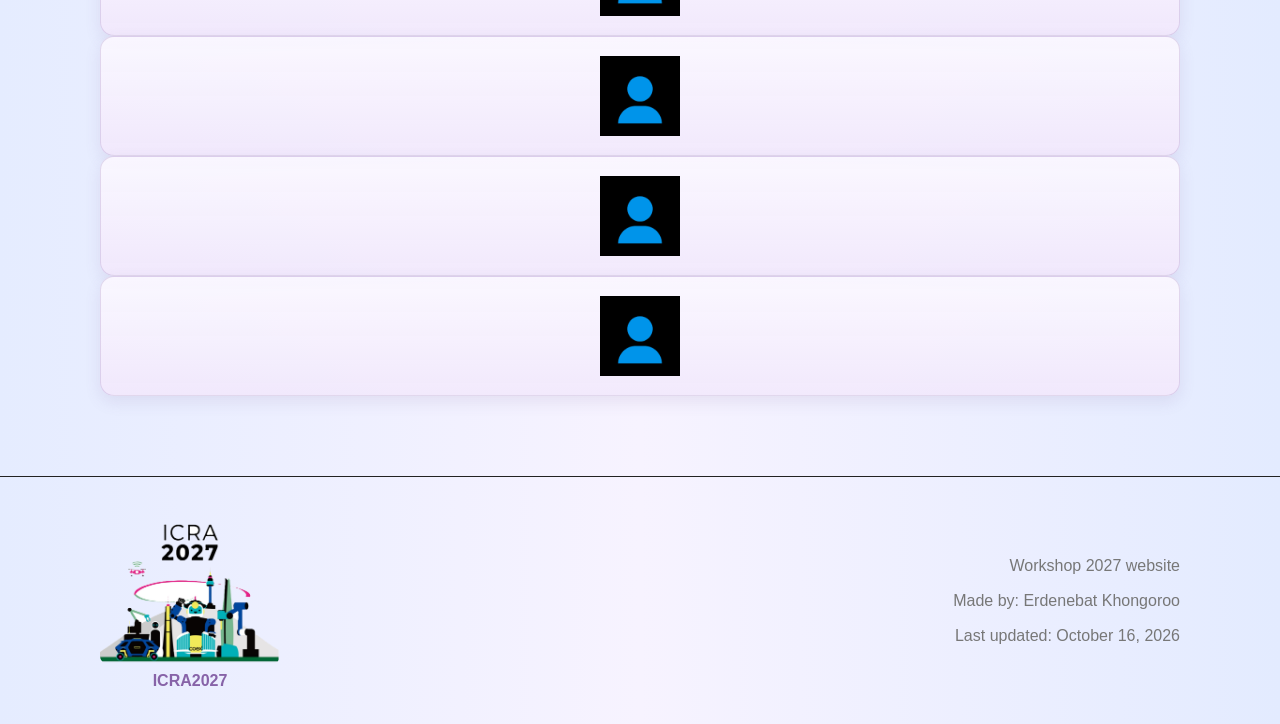
==== commit d1bb3a0e: "Add files via upload" ====
--- a/index.html
+++ b/index.html
@@ -8,7 +8,31 @@
     <link rel="stylesheet" href="./assets/css/responsive.css">
 </head>
 <body id="top" class="home-page">
+    <!-- Shared header include, enable when ready:
     <div id="header"></div>
+    -->
+    <header class="site-header">
+        <div class="container header-inner">
+            <a class="site-brand" href="index.html">Workshop 2027</a>
+            <button class="nav-toggle" type="button" aria-expanded="false" aria-controls="primary-navigation">
+                <span class="nav-toggle-icon" aria-hidden="true"><span></span><span></span><span></span></span>
+                Menu
+            </button>
+            <nav class="main-nav" id="primary-navigation" aria-label="Main navigation">
+                <ul>
+                    <li><a href="index.html#about">About</a></li>
+                    <li><a href="index.html#speakers">Speakers</a></li>
+                    <li><a href="index.html#organizers">Organizers</a></li>
+                    <li><a href="index.html#important-information">Important Information</a></li>
+                    <li><a href="call-for-papers.html">Call for Papers</a></li>
+                    <li><a href="schedule.html">Schedule</a></li>
+                    <li><a href="index.html#supporters">Supporters</a></li>
+                    <li><a href="papers.html">Papers</a></li
+                    <li><a href="contact.html">Contact</a></li>
+                </ul>
+            </nav>
+        </div>
+    </header>
     <div class="site-banner">
         <img src="./assets/images/banners/banner.png" alt="Workshop 2027 banner">
     </div>
@@ -182,33 +206,46 @@
         </section>
         <section id="supporters">
             <h1 class="section-title">Supporters</h1>
-            <div class="supporter-carousel" aria-label="Workshop supporters">
-                <button class="supporter-arrow" type="button" data-supporter-previous aria-label="Show previous supporter">&larr;</button>
-                <div class="supporter-track" data-supporter-track>
-                    <a class="supporter-logo" href="https://www.example.com/" target="_blank" rel="noopener noreferrer" aria-label="Supporter 1 website">
-                        <img src="./assets/images/speakers/jane.jpg" alt="Supporter 1">
-                    </a>
-                    <a class="supporter-logo" href="https://www.example.com/" target="_blank" rel="noopener noreferrer" aria-label="Supporter 2 website">
-                        <img src="./assets/images/speakers/jane.jpg" alt="Supporter 2">
-                    </a>
-                    <a class="supporter-logo" href="https://www.example.com/" target="_blank" rel="noopener noreferrer" aria-label="Supporter 3 website">
-                        <img src="./assets/images/speakers/jane.jpg" alt="Supporter 3">
-                    </a>
-                    <a class="supporter-logo" href="https://www.example.com/" target="_blank" rel="noopener noreferrer" aria-label="Supporter 4 website">
-                        <img src="./assets/images/speakers/jane.jpg" alt="Supporter 4">
-                    </a>
-                    <a class="supporter-logo" href="https://www.example.com/" target="_blank" rel="noopener noreferrer" aria-label="Supporter 5 website">
-                        <img src="./assets/images/speakers/jane.jpg" alt="Supporter 5">
-                    </a>
-                </div>
-                <button class="supporter-arrow" type="button" data-supporter-next aria-label="Show next supporter">&rarr;</button>
+            <div class="supporter-grid">
+                <a class="supporter-logo" href="https://www.example.com/" target="_blank" rel="noopener noreferrer" aria-label="Supporter 1 website">
+                    <img src="./assets/images/speakers/jane.jpg" alt="Supporter 1">
+                </a>
+                <a class="supporter-logo" href="https://www.example.com/" target="_blank" rel="noopener noreferrer" aria-label="Supporter 2 website">
+                    <img src="./assets/images/speakers/jane.jpg" alt="Supporter 2">
+                </a>
+                <a class="supporter-logo" href="https://www.example.com/" target="_blank" rel="noopener noreferrer" aria-label="Supporter 3 website">
+                    <img src="./assets/images/speakers/jane.jpg" alt="Supporter 3">
+                </a>
+                <a class="supporter-logo" href="https://www.example.com/" target="_blank" rel="noopener noreferrer" aria-label="Supporter 4 website">
+                    <img src="./assets/images/speakers/jane.jpg" alt="Supporter 4">
+                </a>
+                <a class="supporter-logo" href="https://www.example.com/" target="_blank" rel="noopener noreferrer" aria-label="Supporter 5 website">
+                    <img src="./assets/images/speakers/jane.jpg" alt="Supporter 5">
+                </a>
             </div>
         </section>
     </main>
+    <!-- Shared footer include, enable when ready:
     <div id="footer"></div>
+    -->
+    <footer class="site-footer">
+        <div class="container footer-inner">
+            <a class="footer-conference-link" href="https://2027.ieee-icra.org/" target="_blank" rel="noopener noreferrer" aria-label="Visit the ICRA 2027 conference website">
+                <img src="./assets/images/icra_2027.png" alt="ICRA 2027 conference">
+                <span>ICRA2027</span>
+            </a>
+            <div class="footer-meta">
+                <p>Workshop 2027 website</p>
+                <p>Made by: Erdenebat Khongoroo</p>
+                <p>Last updated: October 16, 2026</p>
+            </div>
+        </div>
+    </footer>
+
     <script src="./assets/js/navigation.js"></script>
     <script src="./assets/js/announcements.js"></script>
-    <script src="./assets/js/supporters.js"></script>
+    <!-- Enable shared header and footer loading when ready:
     <script src="./assets/js/include_components.js"></script>
+    -->
 </body>
 </html>
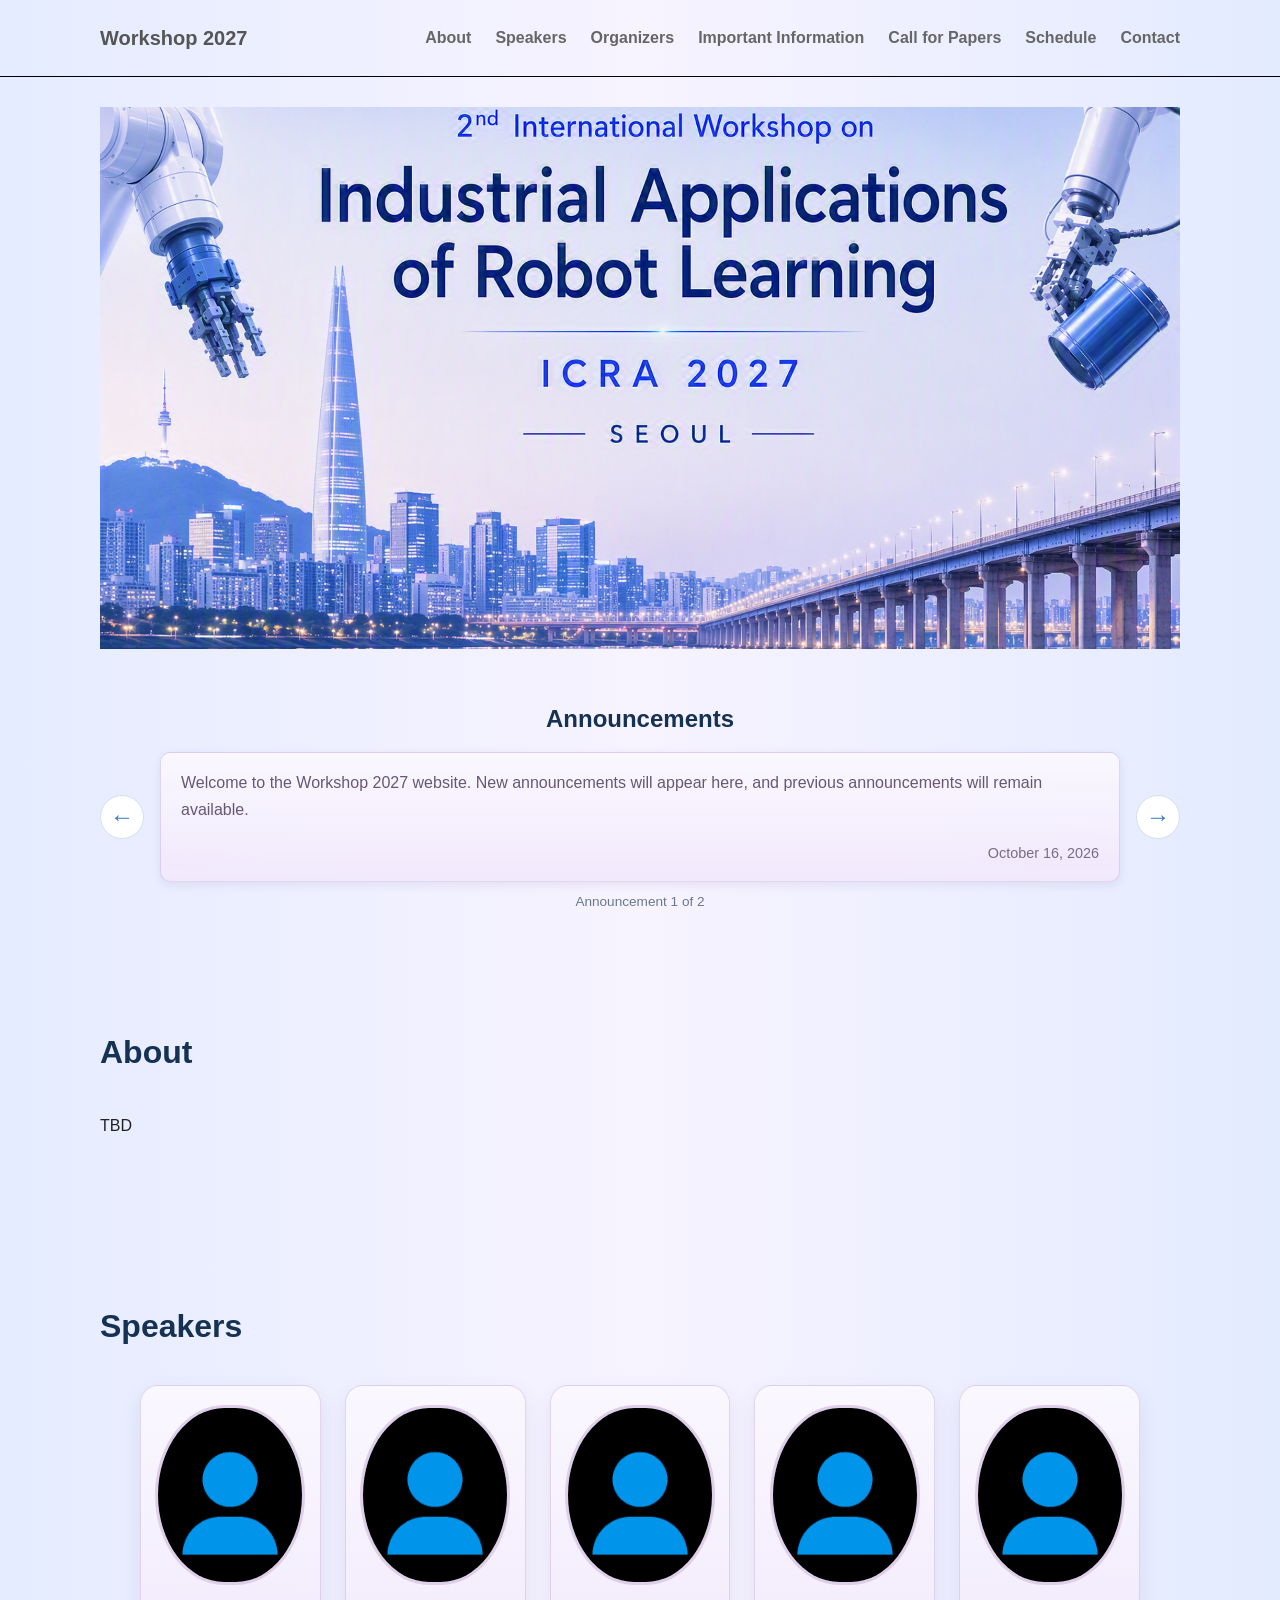
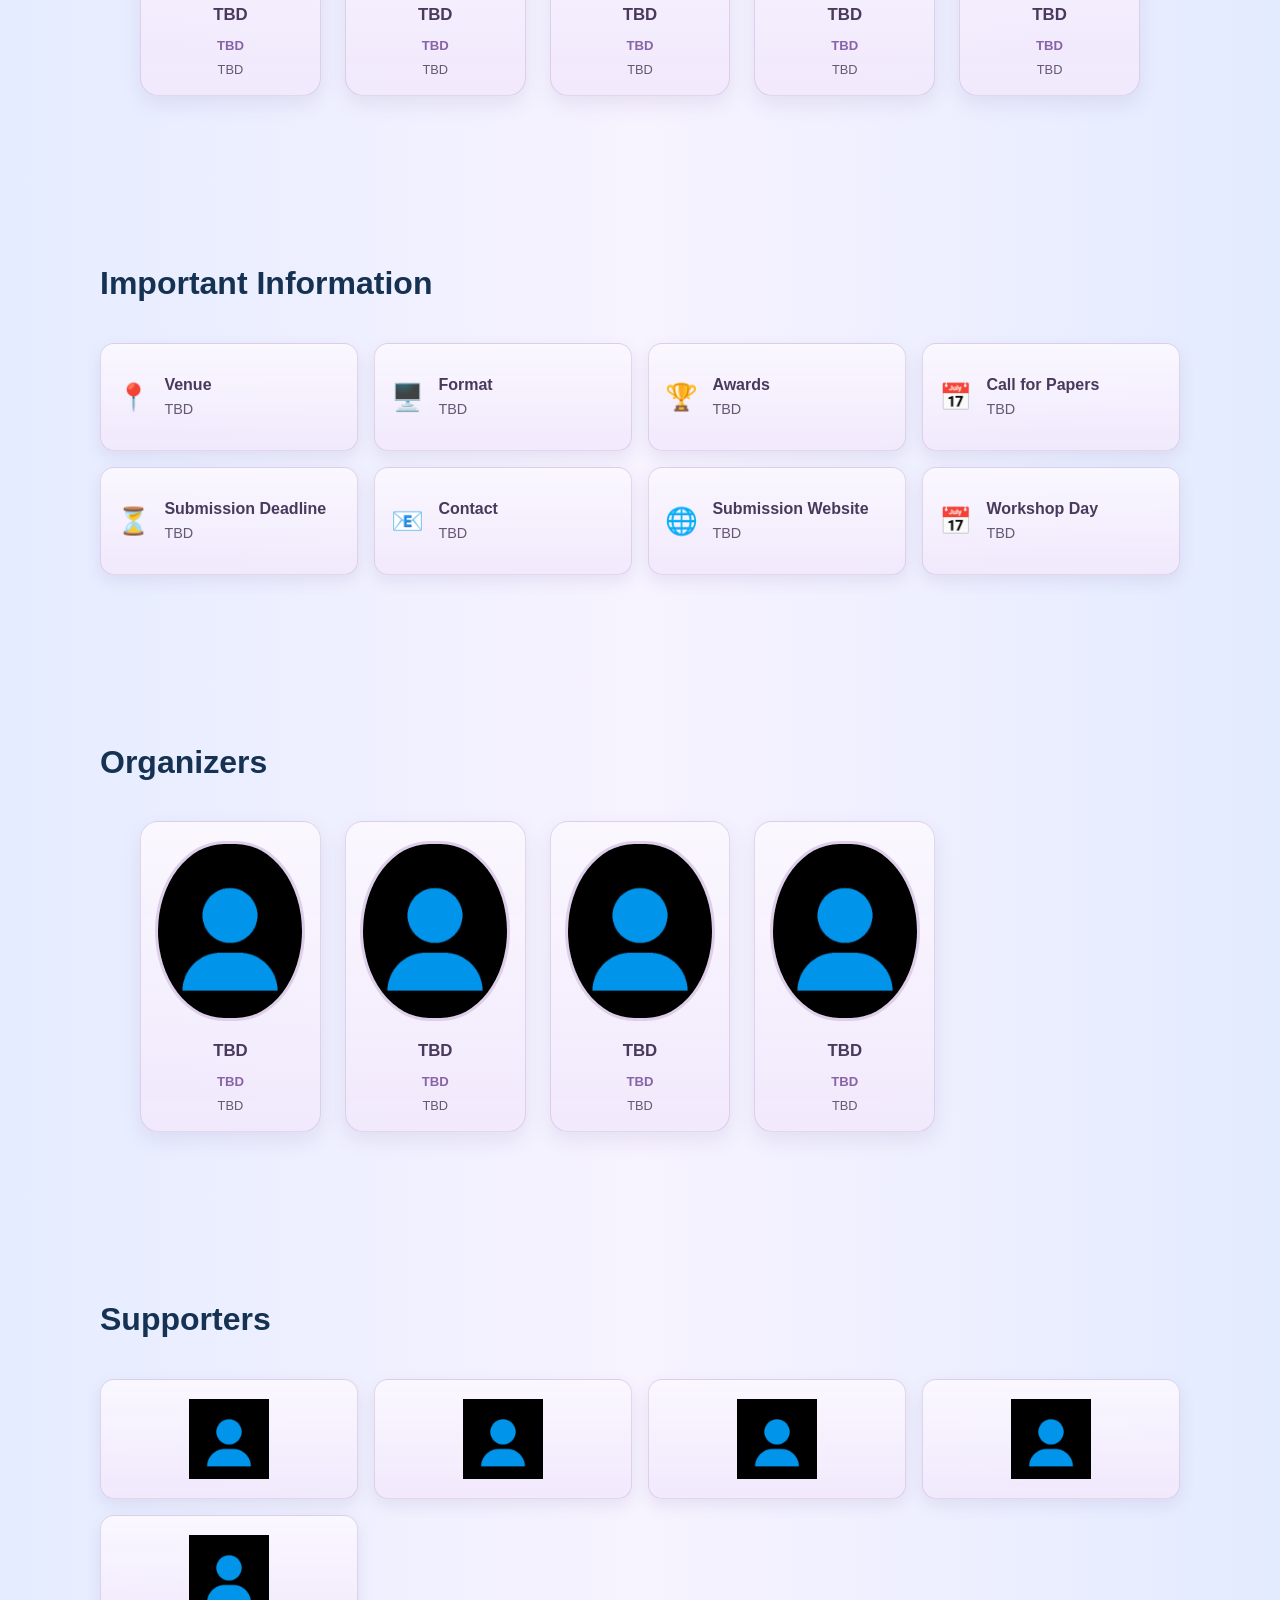
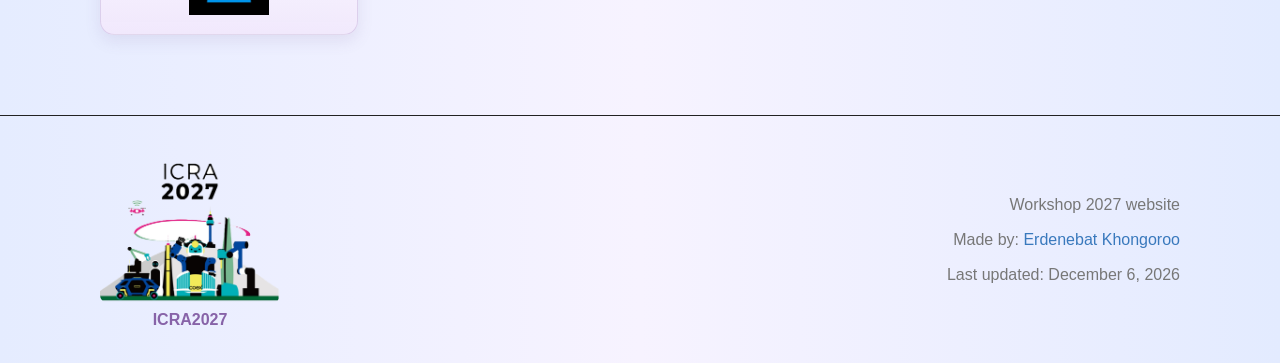
==== commit 1ec75a9e: "added shared header and footer Removed commented-out header and footer sections from index.html." ====
--- a/index.html
+++ b/index.html
@@ -8,31 +8,7 @@
     <link rel="stylesheet" href="./assets/css/responsive.css">
 </head>
 <body id="top" class="home-page">
-    <!-- Shared header include, enable when ready:
     <div id="header"></div>
-    -->
-    <header class="site-header">
-        <div class="container header-inner">
-            <a class="site-brand" href="index.html">Workshop 2027</a>
-            <button class="nav-toggle" type="button" aria-expanded="false" aria-controls="primary-navigation">
-                <span class="nav-toggle-icon" aria-hidden="true"><span></span><span></span><span></span></span>
-                Menu
-            </button>
-            <nav class="main-nav" id="primary-navigation" aria-label="Main navigation">
-                <ul>
-                    <li><a href="index.html#about">About</a></li>
-                    <li><a href="index.html#speakers">Speakers</a></li>
-                    <li><a href="index.html#organizers">Organizers</a></li>
-                    <li><a href="index.html#important-information">Important Information</a></li>
-                    <li><a href="call-for-papers.html">Call for Papers</a></li>
-                    <li><a href="schedule.html">Schedule</a></li>
-                    <li><a href="index.html#supporters">Supporters</a></li>
-                    <li><a href="papers.html">Papers</a></li
-                    <li><a href="contact.html">Contact</a></li>
-                </ul>
-            </nav>
-        </div>
-    </header>
     <div class="site-banner">
         <img src="./assets/images/banners/banner.png" alt="Workshop 2027 banner">
     </div>
@@ -225,27 +201,9 @@
             </div>
         </section>
     </main>
-    <!-- Shared footer include, enable when ready:
     <div id="footer"></div>
-    -->
-    <footer class="site-footer">
-        <div class="container footer-inner">
-            <a class="footer-conference-link" href="https://2027.ieee-icra.org/" target="_blank" rel="noopener noreferrer" aria-label="Visit the ICRA 2027 conference website">
-                <img src="./assets/images/icra_2027.png" alt="ICRA 2027 conference">
-                <span>ICRA2027</span>
-            </a>
-            <div class="footer-meta">
-                <p>Workshop 2027 website</p>
-                <p>Made by: Erdenebat Khongoroo</p>
-                <p>Last updated: October 16, 2026</p>
-            </div>
-        </div>
-    </footer>
-
     <script src="./assets/js/navigation.js"></script>
     <script src="./assets/js/announcements.js"></script>
-    <!-- Enable shared header and footer loading when ready:
     <script src="./assets/js/include_components.js"></script>
-    -->
 </body>
 </html>
--- a/assets/css/main.css
+++ b/assets/css/main.css
@@ -592,39 +592,14 @@
 }
 
 /* SUPPORTERS */
-.supporter-carousel {
-    display: grid;
-    grid-template-columns: 44px minmax(0, 1fr) 44px;
-    align-items: center;
-    gap: 1rem;
-}
-
-.supporter-arrow {
-    width: 44px;
-    height: 44px;
-    border: 1px solid var(--card-border);
-    border-radius: 50%;
-    background: rgba(255, 255, 255, 0.65);
-    color: var(--card-accent);
-    font-size: 1.5rem;
-    line-height: 1;
-    cursor: pointer;
-}
-
-.supporter-arrow:hover {
-    background: var(--card-accent);
-    color: #fff;
-}
-
-.supporter-arrow:focus-visible,
 .supporter-logo:focus-visible {
     outline: 3px solid var(--card-accent);
     outline-offset: 3px;
 }
 
-.supporter-track {
-    display: grid;
-    grid-template-columns: repeat(5, minmax(0, 1fr));
+.supporter-grid {
+    display: grid;
+    grid-template-columns: repeat(4, minmax(0, 1fr));
     gap: 1rem;
 }
 
--- a/assets/css/responsive.css
+++ b/assets/css/responsive.css
@@ -5,9 +5,6 @@
     }
     .info-grid {
         grid-template-columns: repeat(2, minmax(0, 1fr));
-    }
-    .supporter-track {
-        grid-template-columns: repeat(3, minmax(0, 1fr));
     }
     .header-inner {
         align-items: center;
@@ -90,17 +87,9 @@
     .info-card {
         min-height: 88px;
     }
-    .supporter-carousel {
-        grid-template-columns: 36px minmax(0, 1fr) 36px;
-        gap: 0.5rem;
-    }
-    .supporter-track {
+    .supporter-grid {
         grid-template-columns: repeat(2, minmax(0, 1fr));
         gap: 0.6rem;
-    }
-    .supporter-arrow {
-        width: 36px;
-        height: 36px;
     }
     .supporter-logo {
         min-height: 90px;
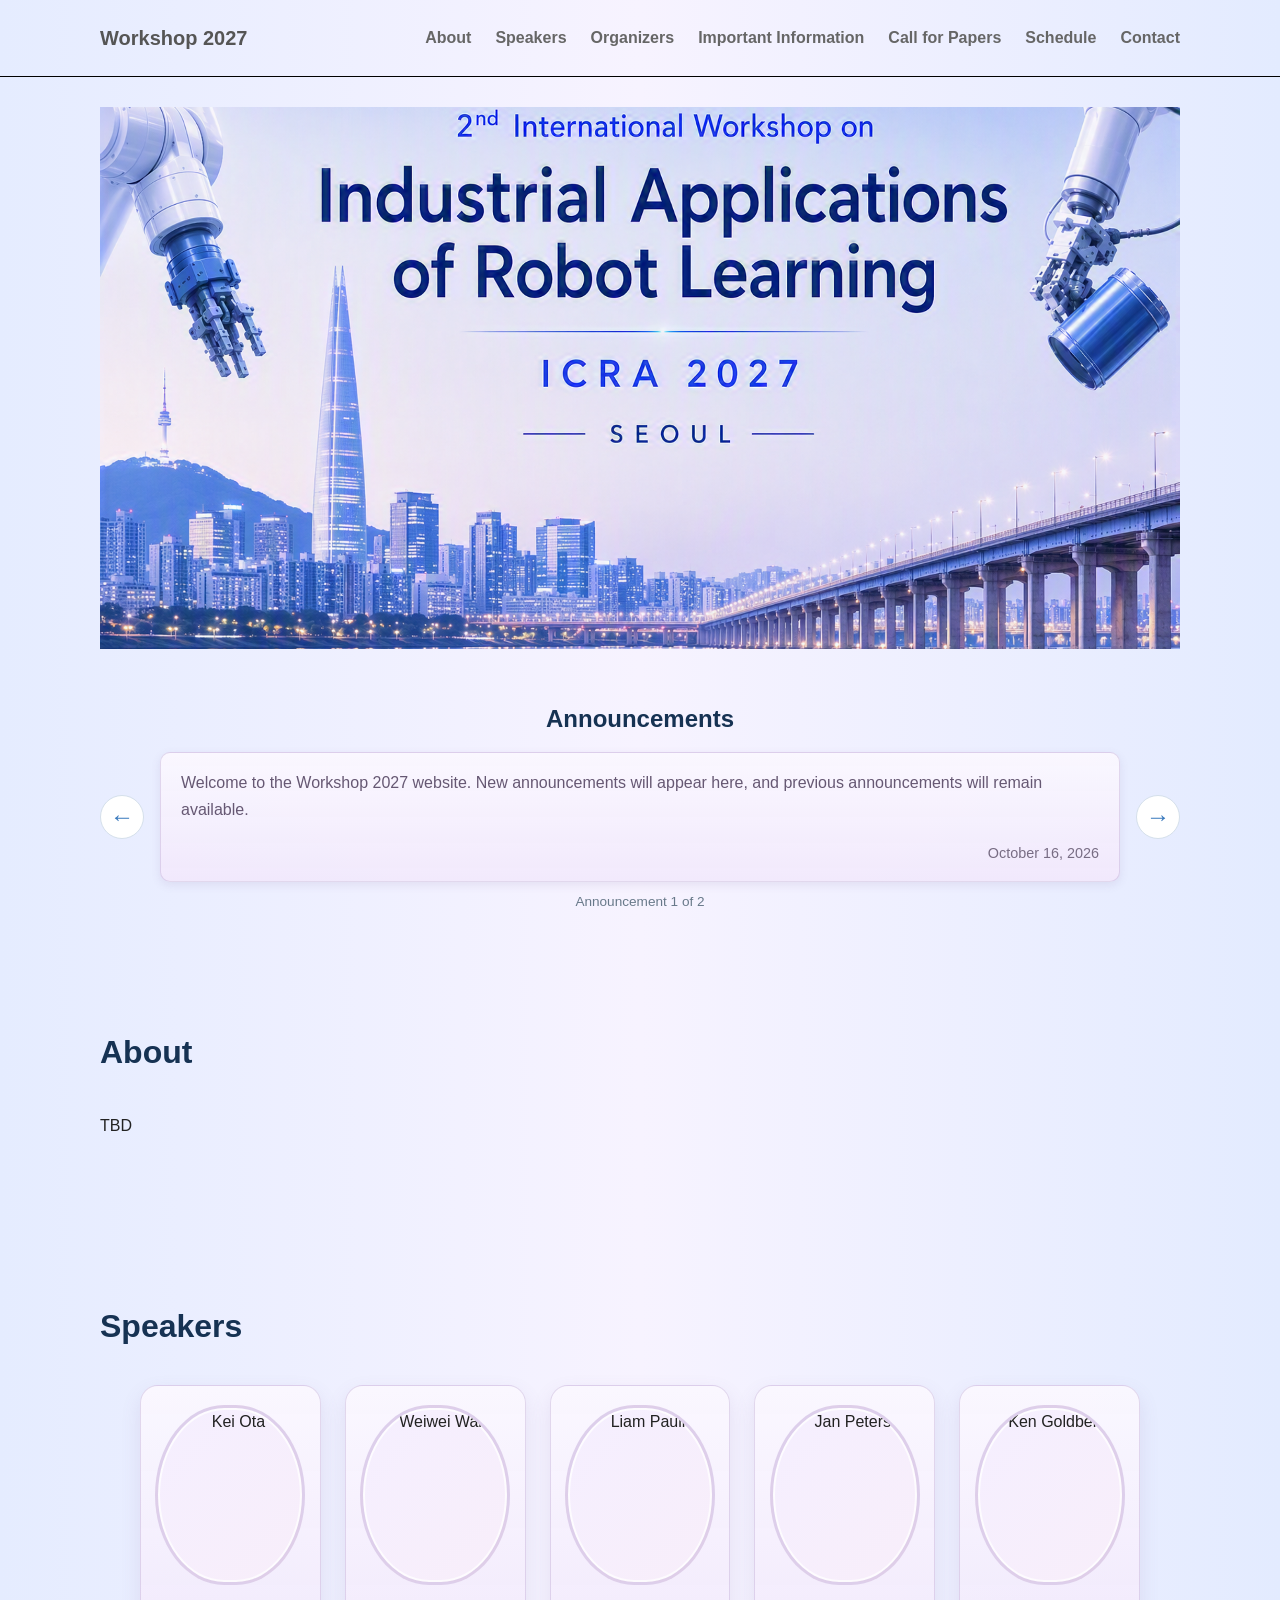
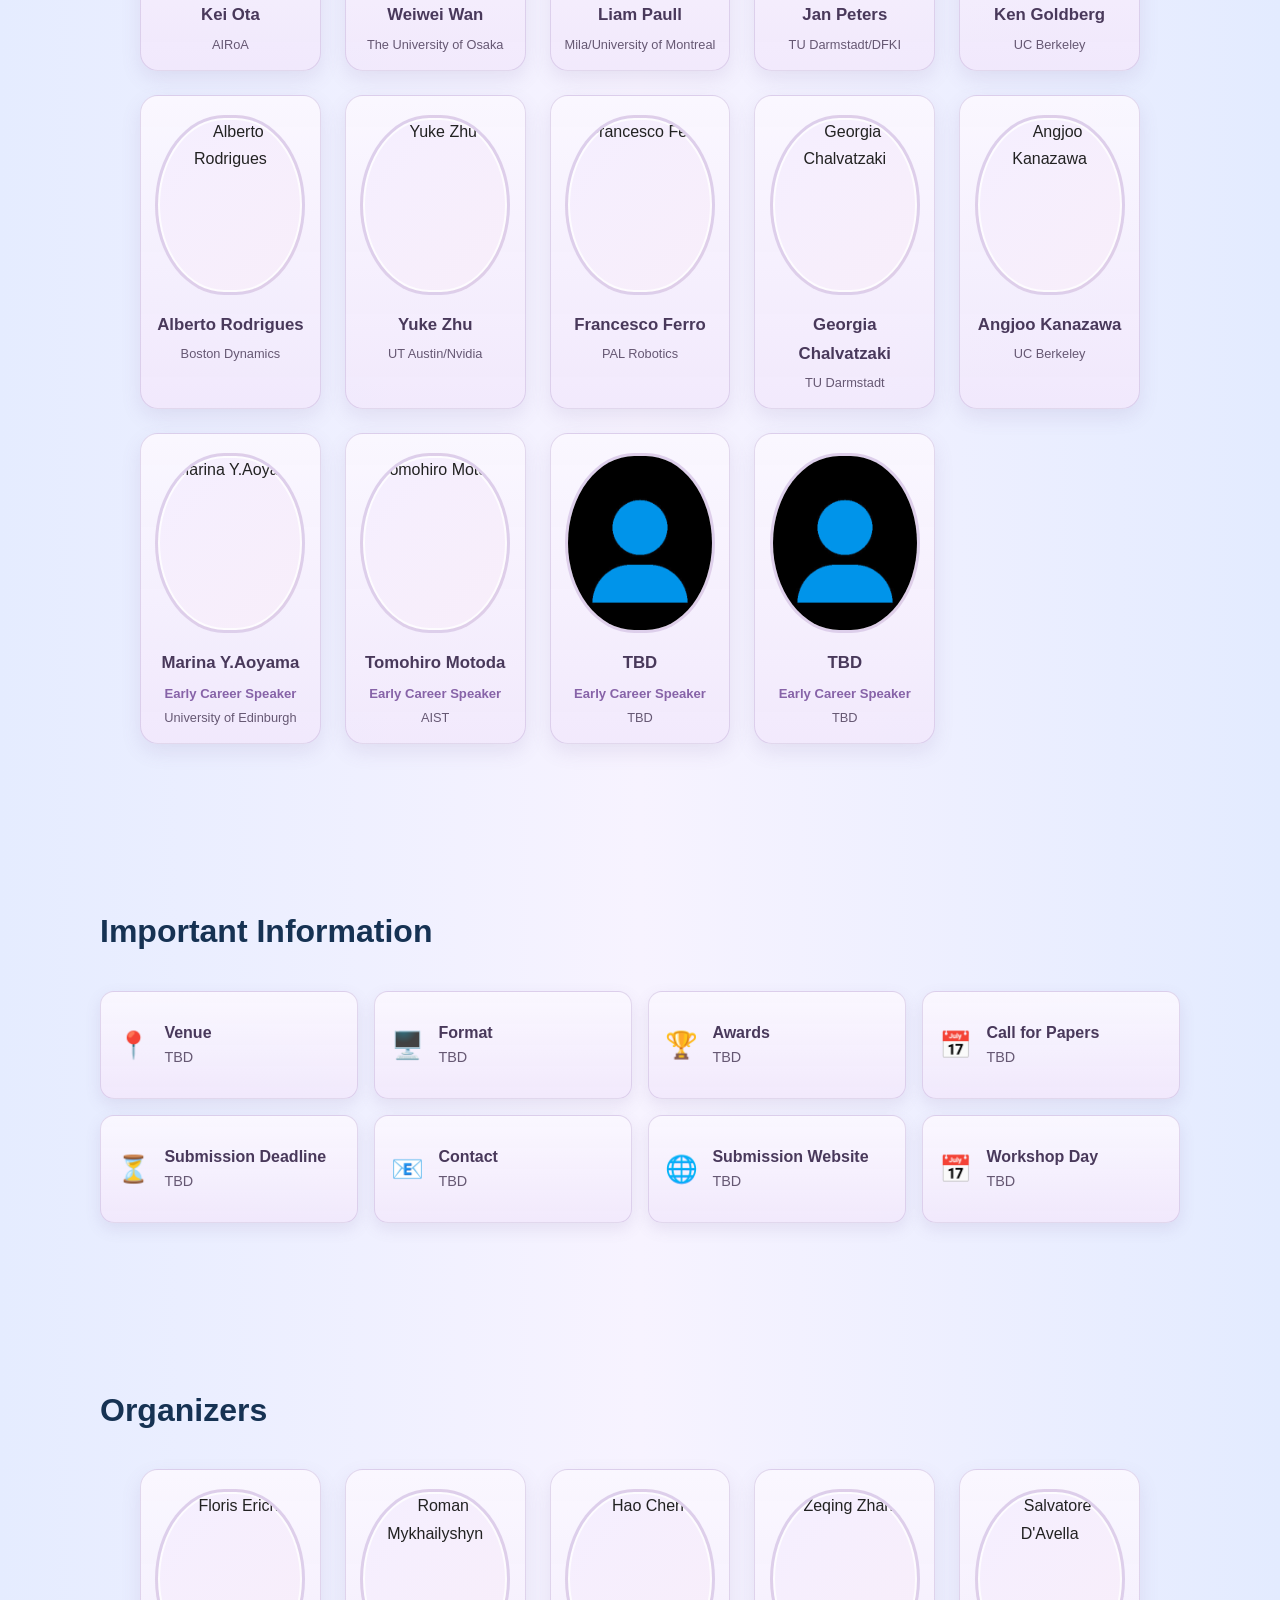
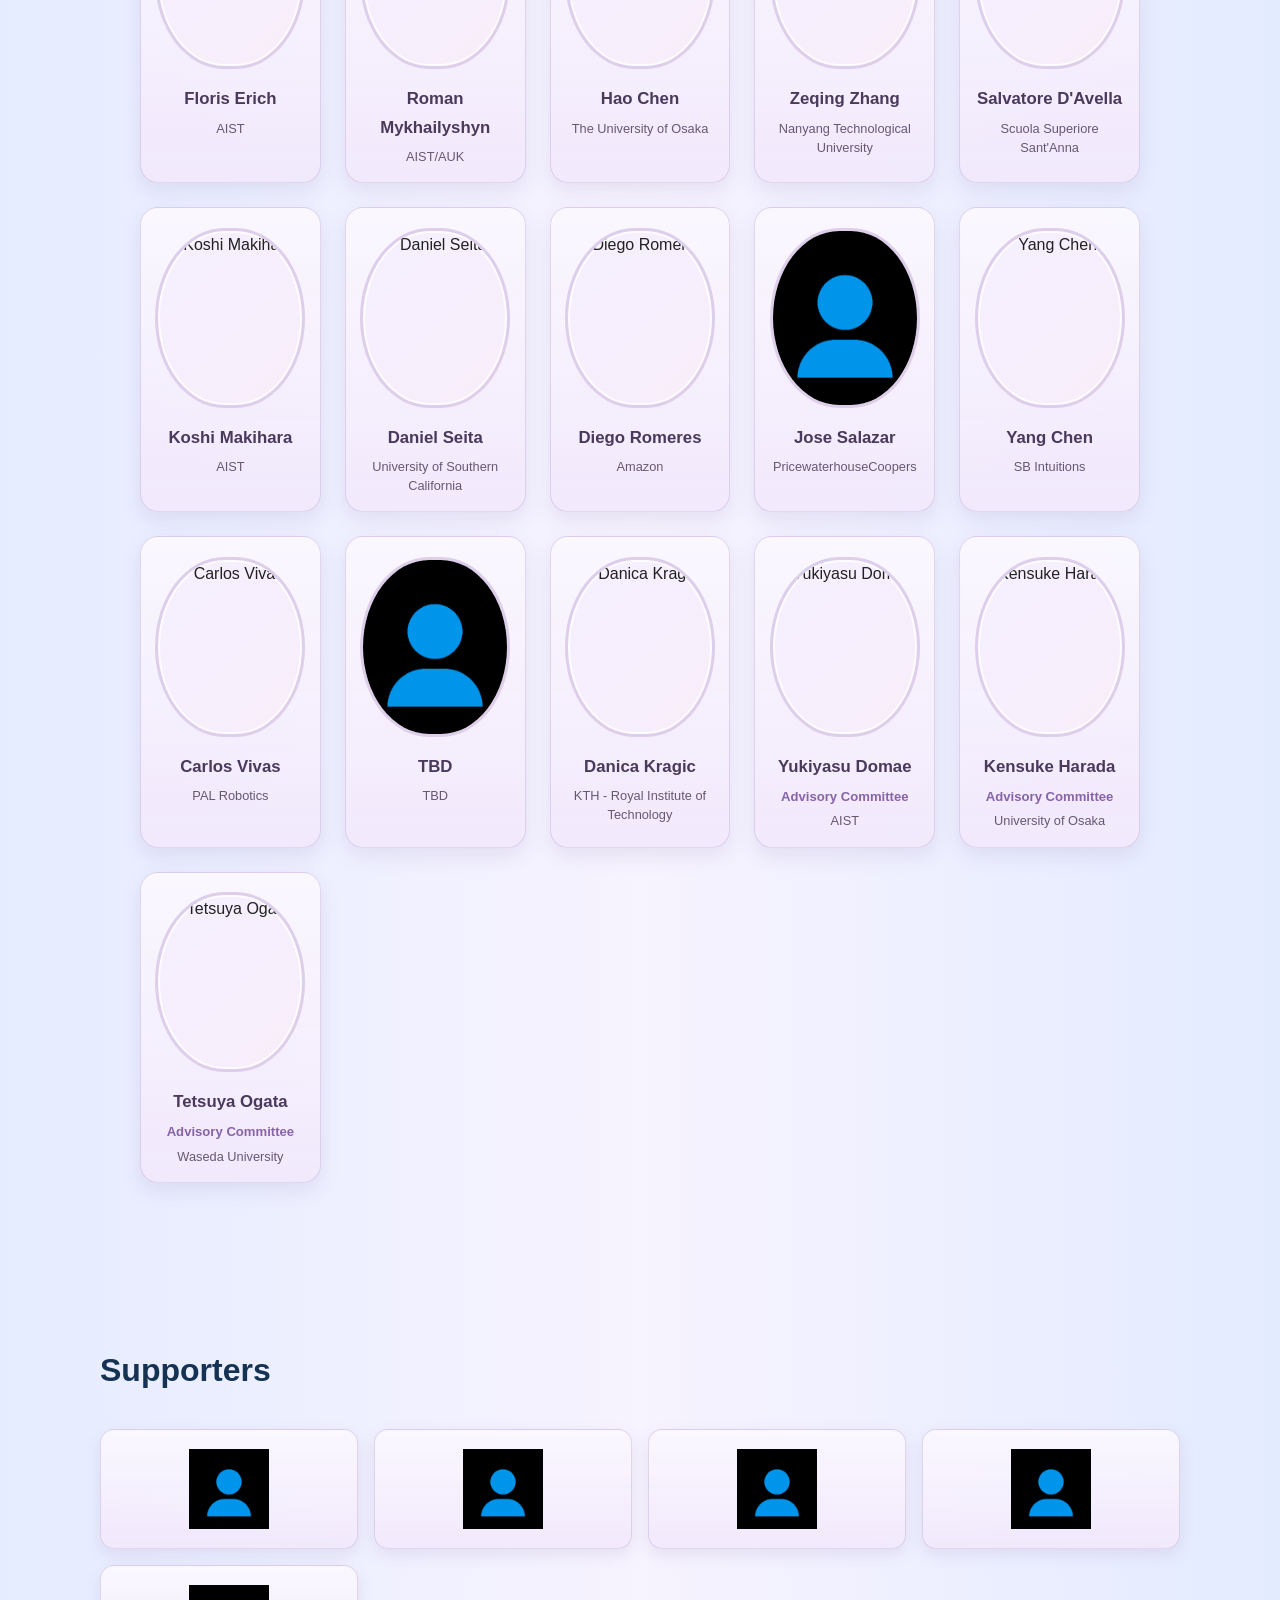
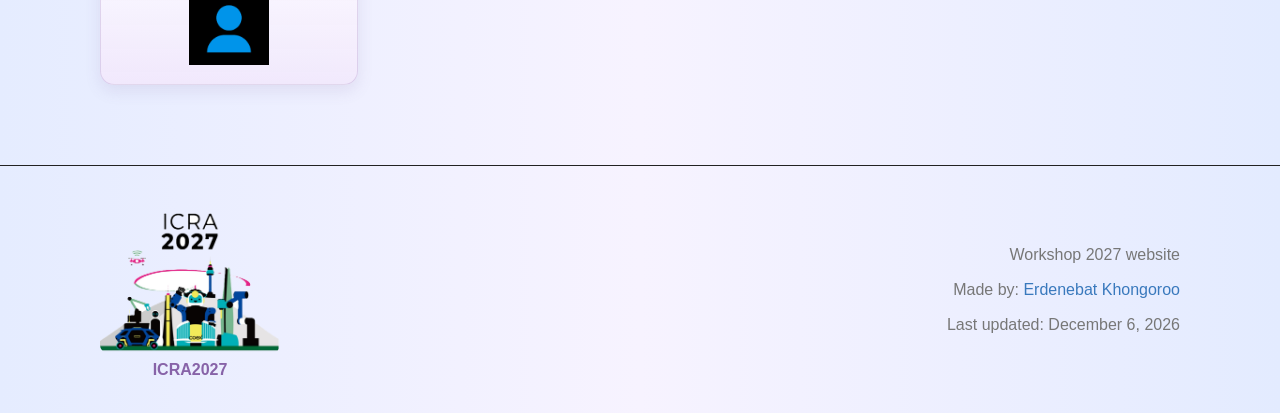
==== commit ed1703dd: "updates to index" ====
--- a/index.html
+++ b/index.html
@@ -39,42 +39,114 @@
                 <div class="card-grid speaker-grid">
                     <article class="person-card">
                         <div class="person-photo">
-                            <img src="./assets/images/speakers/jane.jpg" alt="Jane Doe">
-                        </div>
-                        <h3>TBD</h3>
-                        <p class="person-role">TBD</p>
+                            <img src="./assets/images/speakers/kei_ota.png" alt="Kei Ota">
+                        </div>
+                        <h3><a href="https://keiohta.github.io/" target="_blank">Kei Ota</a></h3>
+                        <!-- <p class="person-role">TBD</p> -->
+                        <p class="person-affiliation">AIRoA</p>
+                    </article>
+                    <article class="person-card">
+                        <div class="person-photo">
+                            <img src="./assets/images/speakers/weiwei_wan.jpg" alt="Weiwei Wan">
+                        </div>
+                        <h3><a href="https://wanweiwei07.github.io/" target="_blank">Weiwei Wan</a></h3>
+                        <!-- <p class="person-role">TBD</p> -->
+                        <p class="person-affiliation">The University of Osaka</p>
+                    </article>
+                    <article class="person-card">
+                        <div class="person-photo">
+                            <img src="./assets/images/speakers/liam_paull.png" alt="Liam Paull">
+                        </div>
+                        <h3><a href="https://liampaull.ca/" target="_blank">Liam Paull</a></h3>
+                        <!-- <p class="person-role">TBD</p> -->
+                        <p class="person-affiliation">Mila/University of Montreal</p>
+                    </article>
+                    <article class="person-card">
+                        <div class="person-photo">
+                            <img src="./assets/images/speakers/jan_peters.png" alt="Jan Peters">
+                        </div>
+                        <h3><a href="https://scholar.google.com/citations?user=-kIVAcAAAAAJ&hl=en" target="_blank">Jan Peters</a></h3>
+                        <!-- <p class="person-role">TBD</p> -->
+                        <p class="person-affiliation">TU Darmstadt/DFKI</p>
+                    </article>
+                    <article class="person-card">
+                        <div class="person-photo">
+                            <img src="./assets/images/speakers/ken_goldberg.jpg" alt="Ken Goldberg">
+                        </div>
+                        <h3><a href="https://goldberg.berkeley.edu/" target="_blank">Ken Goldberg</a></h3>
+                        <!-- <p class="person-role">TBD</p> -->
+                        <p class="person-affiliation">UC Berkeley</p>
+                    </article>
+                    <article class="person-card">
+                        <div class="person-photo">
+                            <img src="./assets/images/speakers/alberto_rodrigues.jpg" alt="Alberto Rodrigues">
+                        </div>
+                        <h3><a href="https://www.linkedin.com/in/alberto-rodriguez-5457661a8" target="_blank">Alberto Rodrigues</a></h3>
+                        <!-- <p class="person-role">TBD</p> -->
+                        <p class="person-affiliation">Boston Dynamics</p>
+                    </article>
+                    <article class="person-card">
+                        <div class="person-photo">
+                            <img src="./assets/images/speakers/yuke_zhu.jpeg" alt="Yuke Zhu">
+                        </div>
+                        <h3><a href="https://yukezhu.me/" target="_blank">Yuke Zhu</a></h3>
+                        <!-- <p class="person-role">TBD</p> -->
+                        <p class="person-affiliation">UT Austin/Nvidia</p>
+                    </article>
+                    <article class="person-card">
+                        <div class="person-photo">
+                            <img src="./assets/images/speakers/francesco_ferro.jpg" alt="Francesco Ferro">
+                        </div>
+                        <h3><a href="https://scholar.google.com/citations?user=DWcC1p8AAAAJ&hl=es" target="_blank">Francesco Ferro</a></h3>
+                        <!-- <p class="person-role">TBD</p> -->
+                        <p class="person-affiliation">PAL Robotics</p>
+                    </article>
+                    <article class="person-card">
+                        <div class="person-photo">
+                            <img src="./assets/images/speakers/georgia_chalvatzaki.png" alt="Georgia Chalvatzaki">
+                        </div>
+                        <h3><a href="https://pearl-lab.com/people/georgia-chalvatzaki/" target="_blank">Georgia Chalvatzaki</a></h3>
+                        <!-- <p class="person-role">TBD</p> -->
+                        <p class="person-affiliation">TU Darmstadt</p>
+                    </article>
+                    <article class="person-card">
+                        <div class="person-photo">
+                            <img src="./assets/images/speakers/angjoo_kanazawa.png" alt="Angjoo Kanazawa">
+                        </div>
+                        <h3><a href="https://people.eecs.berkeley.edu/~kanazawa/" target="_blank">Angjoo Kanazawa</a></h3>
+                        <!-- <p class="person-role">TBD</p> -->
+                        <p class="person-affiliation">UC Berkeley</p>
+                    </article>
+                    <article class="person-card">
+                        <div class="person-photo">
+                            <img src="./assets/images/speakers/marina_y_aoyama.png" alt="Marina Y.Aoyama">
+                        </div>
+                        <h3><a href="https://sites.google.com/view/marinayaoyama/home" target="_blank">Marina Y.Aoyama</a></h3>
+                        <p class="person-role">Early Career Speaker</p>
+                        <p class="person-affiliation">University of Edinburgh</p>
+                    </article>
+                    <article class="person-card">
+                        <div class="person-photo">
+                            <img src="./assets/images/speakers/tomohiro_motoda.jpg" alt="Tomohiro Motoda">
+                        </div>
+                        <h3><a href="https://tomohiromotoda.github.io/" target="_blank">Tomohiro Motoda</a></h3>
+                        <p class="person-role">Early Career Speaker</p>
+                        <p class="person-affiliation">AIST</p>
+                    </article>
+                    <article class="person-card">
+                        <div class="person-photo">
+                            <img src="./assets/images/speakers/jane.jpg" alt="TBD">
+                        </div>
+                        <h3><a href="TBD" target="_blank">TBD</a></h3>
+                        <p class="person-role">Early Career Speaker</p>
                         <p class="person-affiliation">TBD</p>
                     </article>
                     <article class="person-card">
                         <div class="person-photo">
-                            <img src="./assets/images/speakers/jane.jpg" alt="Jane Doe">
-                        </div>
-                        <h3>TBD</h3>
-                        <p class="person-role">TBD</p>
-                        <p class="person-affiliation">TBD</p>
-                    </article>
-                    <article class="person-card">
-                        <div class="person-photo">
-                            <img src="./assets/images/speakers/jane.jpg" alt="Jane Doe">
-                        </div>
-                        <h3>TBD</h3>
-                        <p class="person-role">TBD</p>
-                        <p class="person-affiliation">TBD</p>
-                    </article>
-                    <article class="person-card">
-                        <div class="person-photo">
-                            <img src="./assets/images/speakers/jane.jpg" alt="Jane Doe">
-                        </div>
-                        <h3>TBD</h3>
-                        <p class="person-role">TBD</p>
-                        <p class="person-affiliation">TBD</p>
-                    </article>
-                    <article class="person-card">
-                        <div class="person-photo">
-                            <img src="./assets/images/speakers/jane.jpg" alt="Jane Doe">
-                        </div>
-                        <h3>TBD</h3>
-                        <p class="person-role">TBD</p>
+                            <img src="./assets/images/speakers/jane.jpg" alt="TBD">
+                        </div>
+                        <h3><a href="TBD" target="_blank">TBD</a></h3>
+                        <p class="person-role">Early Career Speaker</p>
                         <p class="person-affiliation">TBD</p>
                     </article>
                 </div>
@@ -147,35 +219,131 @@
                 <div class="card-grid organizer-grid">
                     <article class="person-card">
                         <div class="person-photo">
-                            <img src="./assets/images/organizers/jane.jpg" alt="Jane Doe">
-                        </div>
-                        <h3>TBD</h3>
-                        <p class="person-role">TBD</p>
+                            <img src="./assets/images/organizers/floris_erich.png" alt="Floris Erich">
+                        </div>
+                        <h3><a href="https://staff.aist.go.jp/floris.erich/" target="_blank">Floris Erich</a></h3>
+                        <!-- <p class="person-role">TBD</p> -->
+                        <p class="person-affiliation">AIST</p>
+                    </article>
+                    <article class="person-card">
+                        <div class="person-photo">
+                            <img src="./assets/images/organizers/roman_mykhailyshyn.png" alt="Roman Mykhailyshyn">
+                        </div>
+                        <h3><a href="https://romanmykhailyshyn.github.io/" target="_blank">Roman Mykhailyshyn</a></h3>
+                        <!-- <p class="person-role">TBD</p> -->
+                        <p class="person-affiliation">AIST/AUK</p>
+                    </article>
+                    <article class="person-card">
+                        <div class="person-photo">
+                            <img src="./assets/images/organizers/hao_chen.png" alt="Hao Chen">
+                        </div>
+                        <h3><a href="https://chzjuou.github.io/" target="_blank">Hao Chen</a></h3>
+                        <!-- <p class="person-role">TBD</p> -->
+                        <p class="person-affiliation">The University of Osaka</p>
+                    </article>
+                    <article class="person-card">
+                        <div class="person-photo">
+                            <img src="./assets/images/organizers/zeqing_zhang.jpg" alt="Zeqing Zhang">
+                        </div>
+                        <h3><a href="https://benjizhang.github.io/" target="_blank">Zeqing Zhang</a></h3>
+                        <!-- <p class="person-role">TBD</p> -->
+                        <p class="person-affiliation">Nanyang Technological University</p>
+                    </article>
+                    <article class="person-card">
+                        <div class="person-photo">
+                            <img src="./assets/images/organizers/salvatore_avella.jpg" alt="Salvatore D'Avella">
+                        </div>
+                        <h3><a href="https://www.santannapisa.it/it/salvatore-davella" target="_blank">Salvatore D'Avella</a></h3>
+                        <!-- <p class="person-role">TBD</p> -->
+                        <p class="person-affiliation">Scuola Superiore Sant'Anna</p>
+                    </article>
+                    <article class="person-card">
+                        <div class="person-photo">
+                            <img src="./assets/images/organizers/koshi_makihara.jpg" alt="Koshi Makihara">
+                        </div>
+                        <h3><a href="https://k-makihara.github.io/" target="_blank">Koshi Makihara</a></h3>
+                        <!-- <p class="person-role">TBD</p> -->
+                        <p class="person-affiliation">AIST</p>
+                    </article>  
+                    <article class="person-card">
+                        <div class="person-photo">
+                            <img src="./assets/images/organizers/daniel_seita.jpg" alt="Daniel Seita">
+                        </div>
+                        <h3><a href="https://danielseita.github.io/" target="_blank">Daniel Seita</a></h3>
+                        <!-- <p class="person-role">TBD</p> -->
+                        <p class="person-affiliation">University of Southern California</p>
+                    </article>
+                    <article class="person-card">
+                        <div class="person-photo">
+                            <img src="./assets/images/organizers/diego_romeres.png" alt="Diego Romeres">
+                        </div>
+                        <h3><a href="https://www.amazon.science/author/diego-romeres" target="_blank">Diego Romeres</a></h3>
+                        <!-- <p class="person-role">TBD</p> -->
+                        <p class="person-affiliation">Amazon</p>
+                    </article>
+                    <article class="person-card">
+                        <div class="person-photo">
+                            <img src="./assets/images/organizers/jane.jpg" alt="Jose Salazar">
+                        </div>
+                        <h3><a href="TBD" target="_blank">Jose Salazar</a></h3>
+                        <!-- <p class="person-role">TBD</p> -->
+                        <p class="person-affiliation">PricewaterhouseCoopers</p>
+                    </article> 
+                    <article class="person-card">
+                        <div class="person-photo">
+                            <img src="./assets/images/organizers/yang_chen.jpg" alt="Yang Chen">
+                        </div>
+                        <h3><a href="https://robot-yang.github.io/" target="_blank">Yang Chen</a></h3>
+                        <!-- <p class="person-role">TBD</p> -->
+                        <p class="person-affiliation">SB Intuitions</p>
+                    </article>
+                    <article class="person-card">
+                        <div class="person-photo">
+                            <img src="./assets/images/organizers/carlos_vivas.jpg" alt="Carlos Vivas">
+                        </div>
+                        <h3><a href="https://es.linkedin.com/in/carlosvivasa/en" target="_blank">Carlos Vivas</a></h3>
+                        <!-- <p class="person-role">TBD</p> -->
+                        <p class="person-affiliation">PAL Robotics</p>
+                    </article>
+                    <article class="person-card">
+                        <div class="person-photo">
+                            <img src="./assets/images/organizers/jane.jpg" alt="TBD">
+                        </div>
+                        <h3><a href="TBD" target="_blank">TBD</a></h3>
+                        <!-- <p class="person-role">TBD</p> -->
                         <p class="person-affiliation">TBD</p>
                     </article>
                     <article class="person-card">
                         <div class="person-photo">
-                            <img src="./assets/images/organizers/jane.jpg" alt="Jane Doe">
-                        </div>
-                        <h3>TBD</h3>
-                        <p class="person-role">TBD</p>
-                        <p class="person-affiliation">TBD</p>
-                    </article>
-                    <article class="person-card">
-                        <div class="person-photo">
-                            <img src="./assets/images/organizers/jane.jpg" alt="Jane Doe">
-                        </div>
-                        <h3>TBD</h3>
-                        <p class="person-role">TBD</p>
-                        <p class="person-affiliation">TBD</p>
-                    </article>
-                    <article class="person-card">
-                        <div class="person-photo">
-                            <img src="./assets/images/organizers/jane.jpg" alt="Jane Doe">
-                        </div>
-                        <h3>TBD</h3>
-                        <p class="person-role">TBD</p>
-                        <p class="person-affiliation">TBD</p>
+                            <img src="./assets/images/organizers/danica_kragic.png" alt="Danica Kragic">
+                        </div>
+                        <h3><a href="https://www.kth.se/profile/dani" target="_blank">Danica Kragic</a></h3>
+                        <!-- <p class="person-role">TBD</p> -->
+                        <p class="person-affiliation">KTH - Royal Institute of Technology</p>
+                    </article>
+                    <article class="person-card">
+                        <div class="person-photo">
+                            <img src="./assets/images/organizers/yukiyasu_domae.png" alt="Yukiyasu Domae">
+                        </div>
+                        <h3><a href="https://eart.airc.aist.go.jp/en/member/yukiyasu-domae/" target="_blank">Yukiyasu Domae</a></h3>
+                        <p class="person-role">Advisory Committee</p>
+                        <p class="person-affiliation">AIST</p>
+                    </article>
+                    <article class="person-card">
+                        <div class="person-photo">
+                            <img src="./assets/images/organizers/kensuke_harada.png" alt="Kensuke Harada">
+                        </div>
+                        <h3><a href="TBD" target="_blank">Kensuke Harada</a></h3>
+                        <p class="person-role">Advisory Committee</p>
+                        <p class="person-affiliation">University of Osaka</p>
+                    </article>
+                    <article class="person-card">
+                        <div class="person-photo">
+                            <img src="./assets/images/organizers/tetsuya_ogata.png" alt="Tetsuya Ogata">
+                        </div>
+                        <h3><a href="TBD" target="_blank">Tetsuya Ogata</a></h3>
+                        <p class="person-role">Advisory Committee</p>
+                        <p class="person-affiliation">Waseda University</p>
                     </article>
                 </div>
             </div>
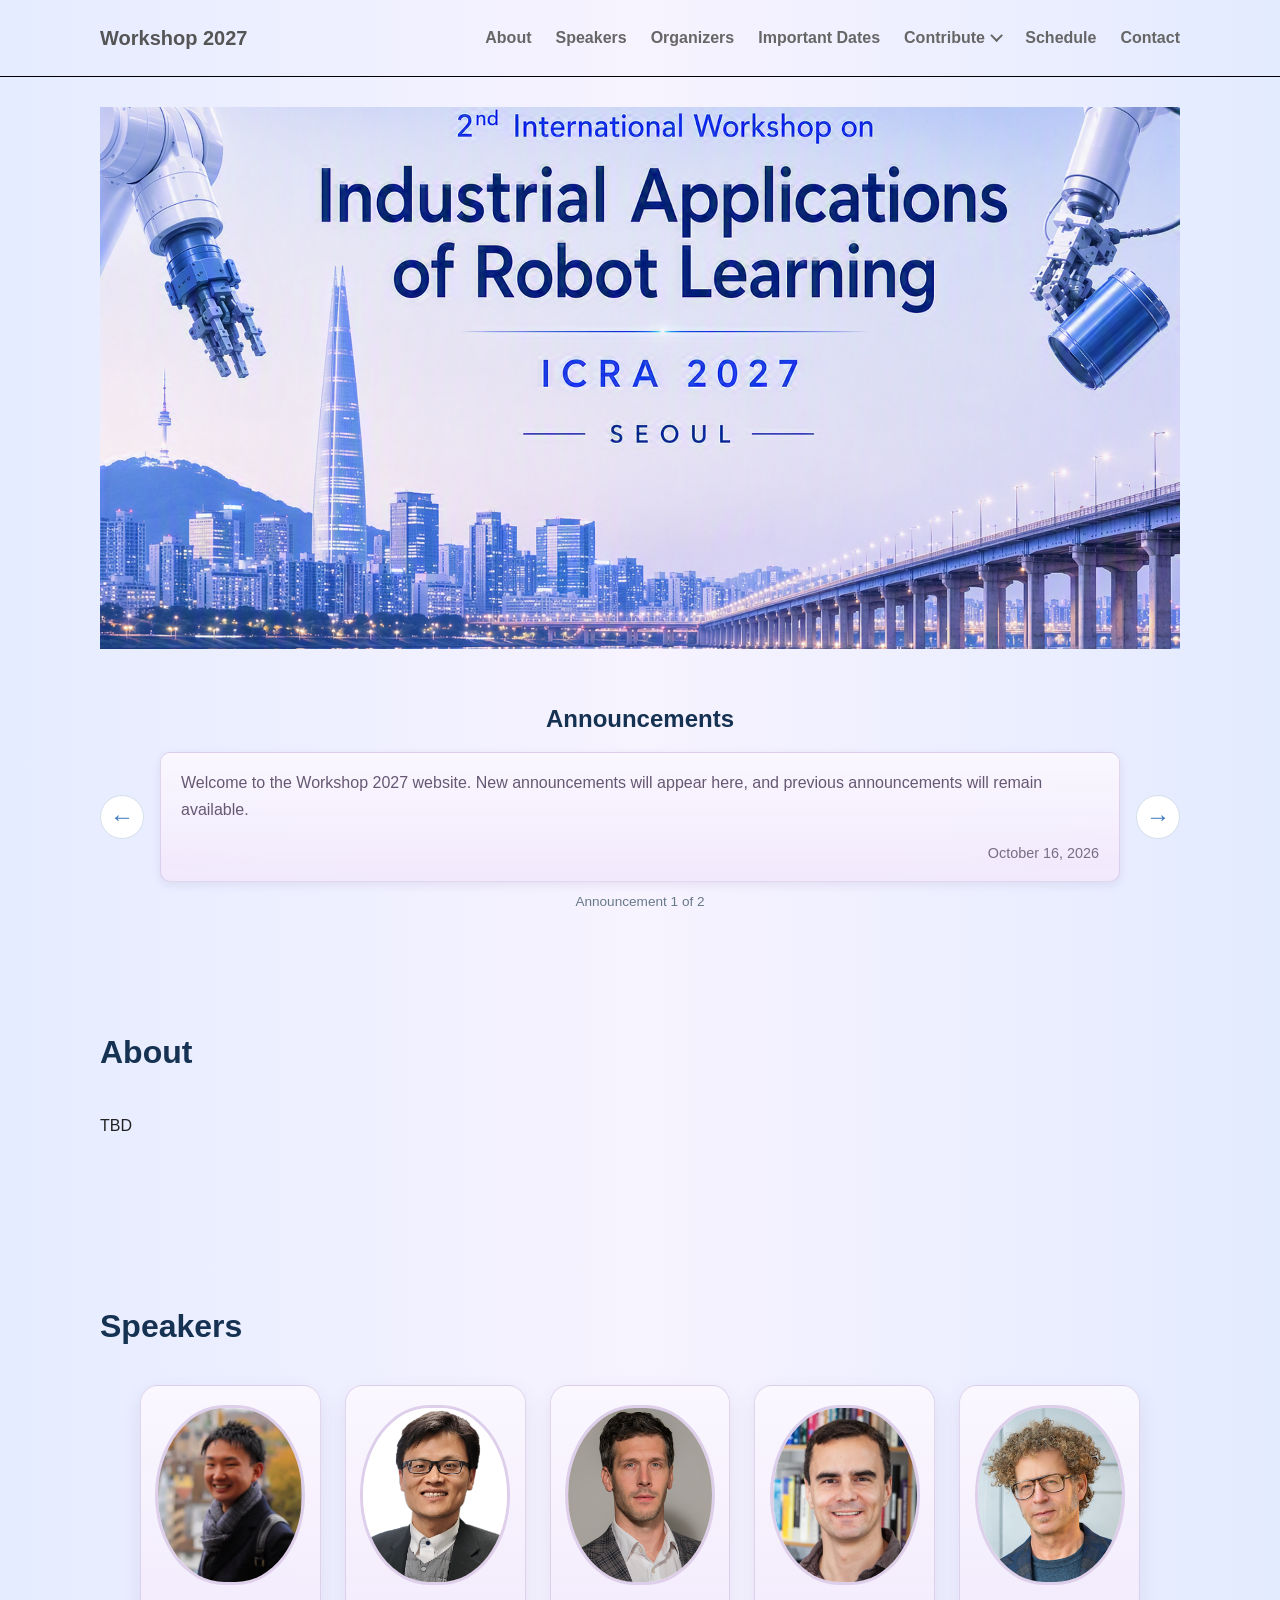
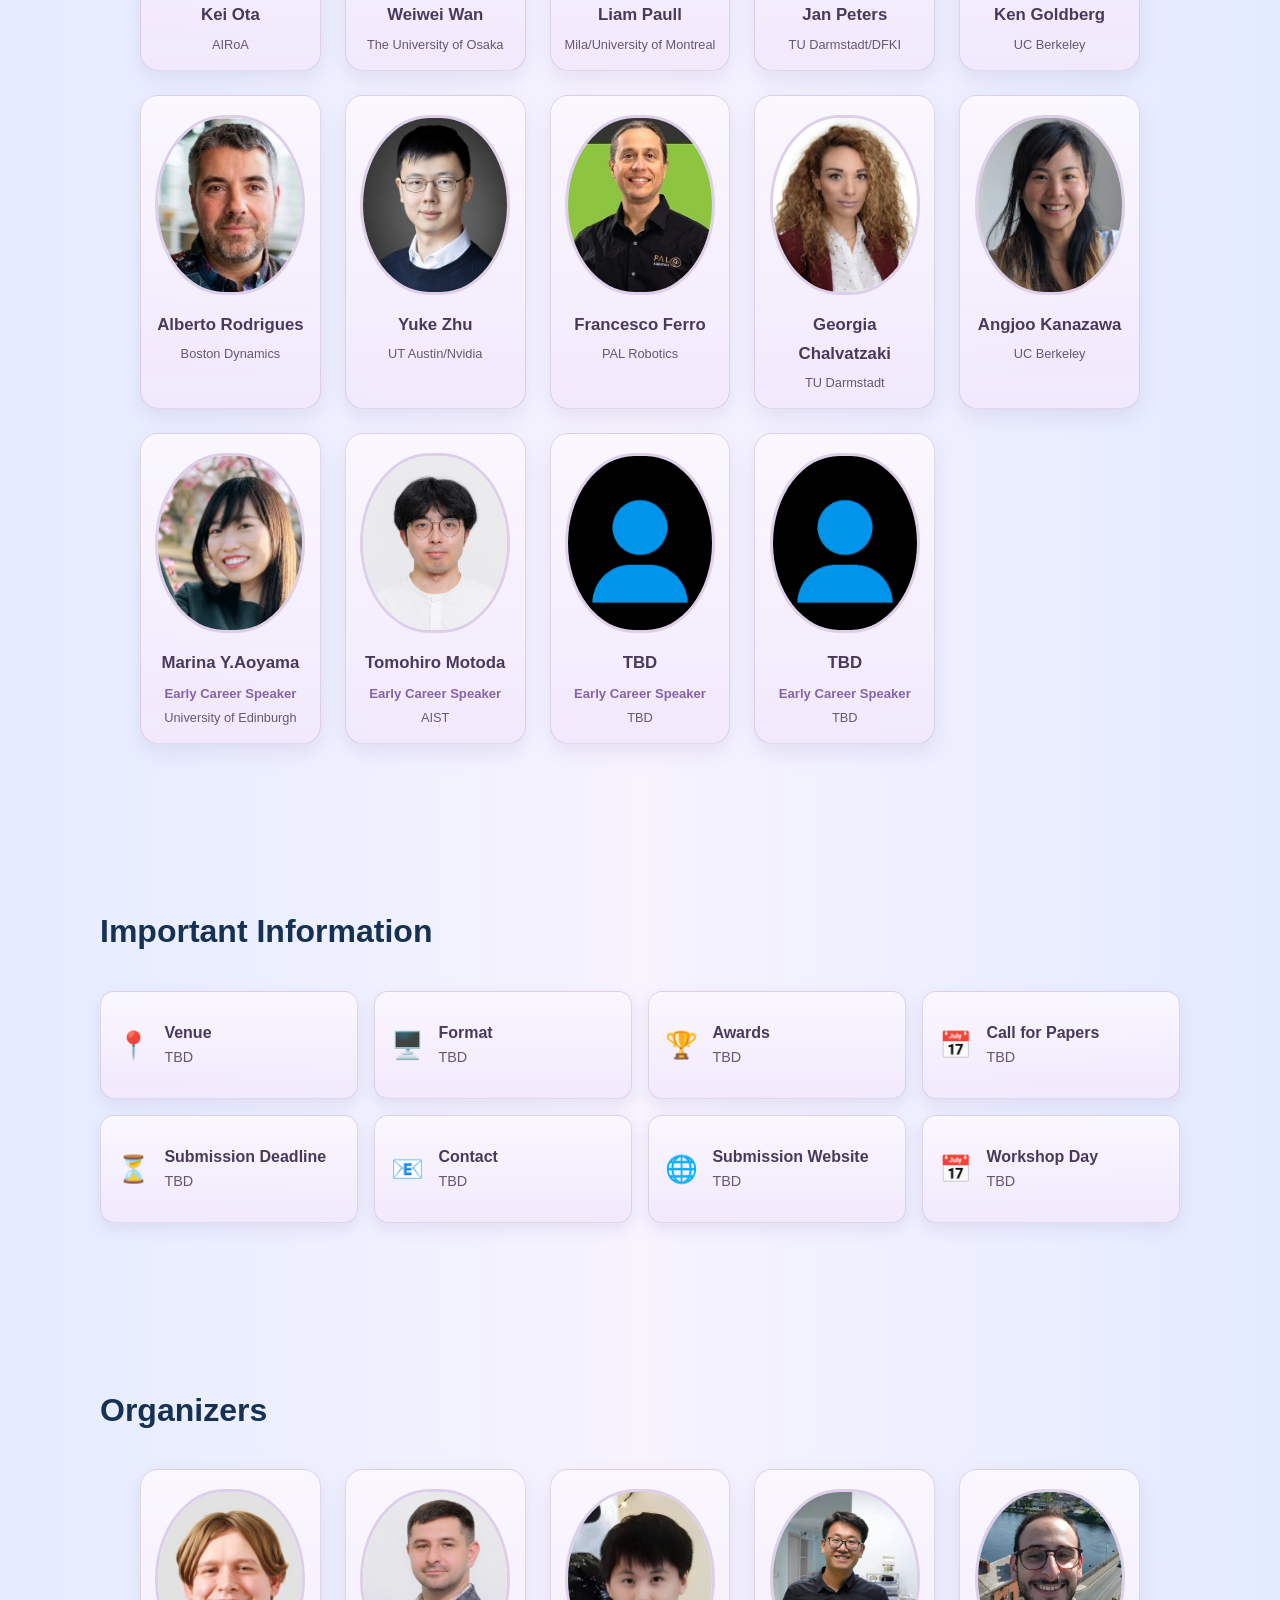
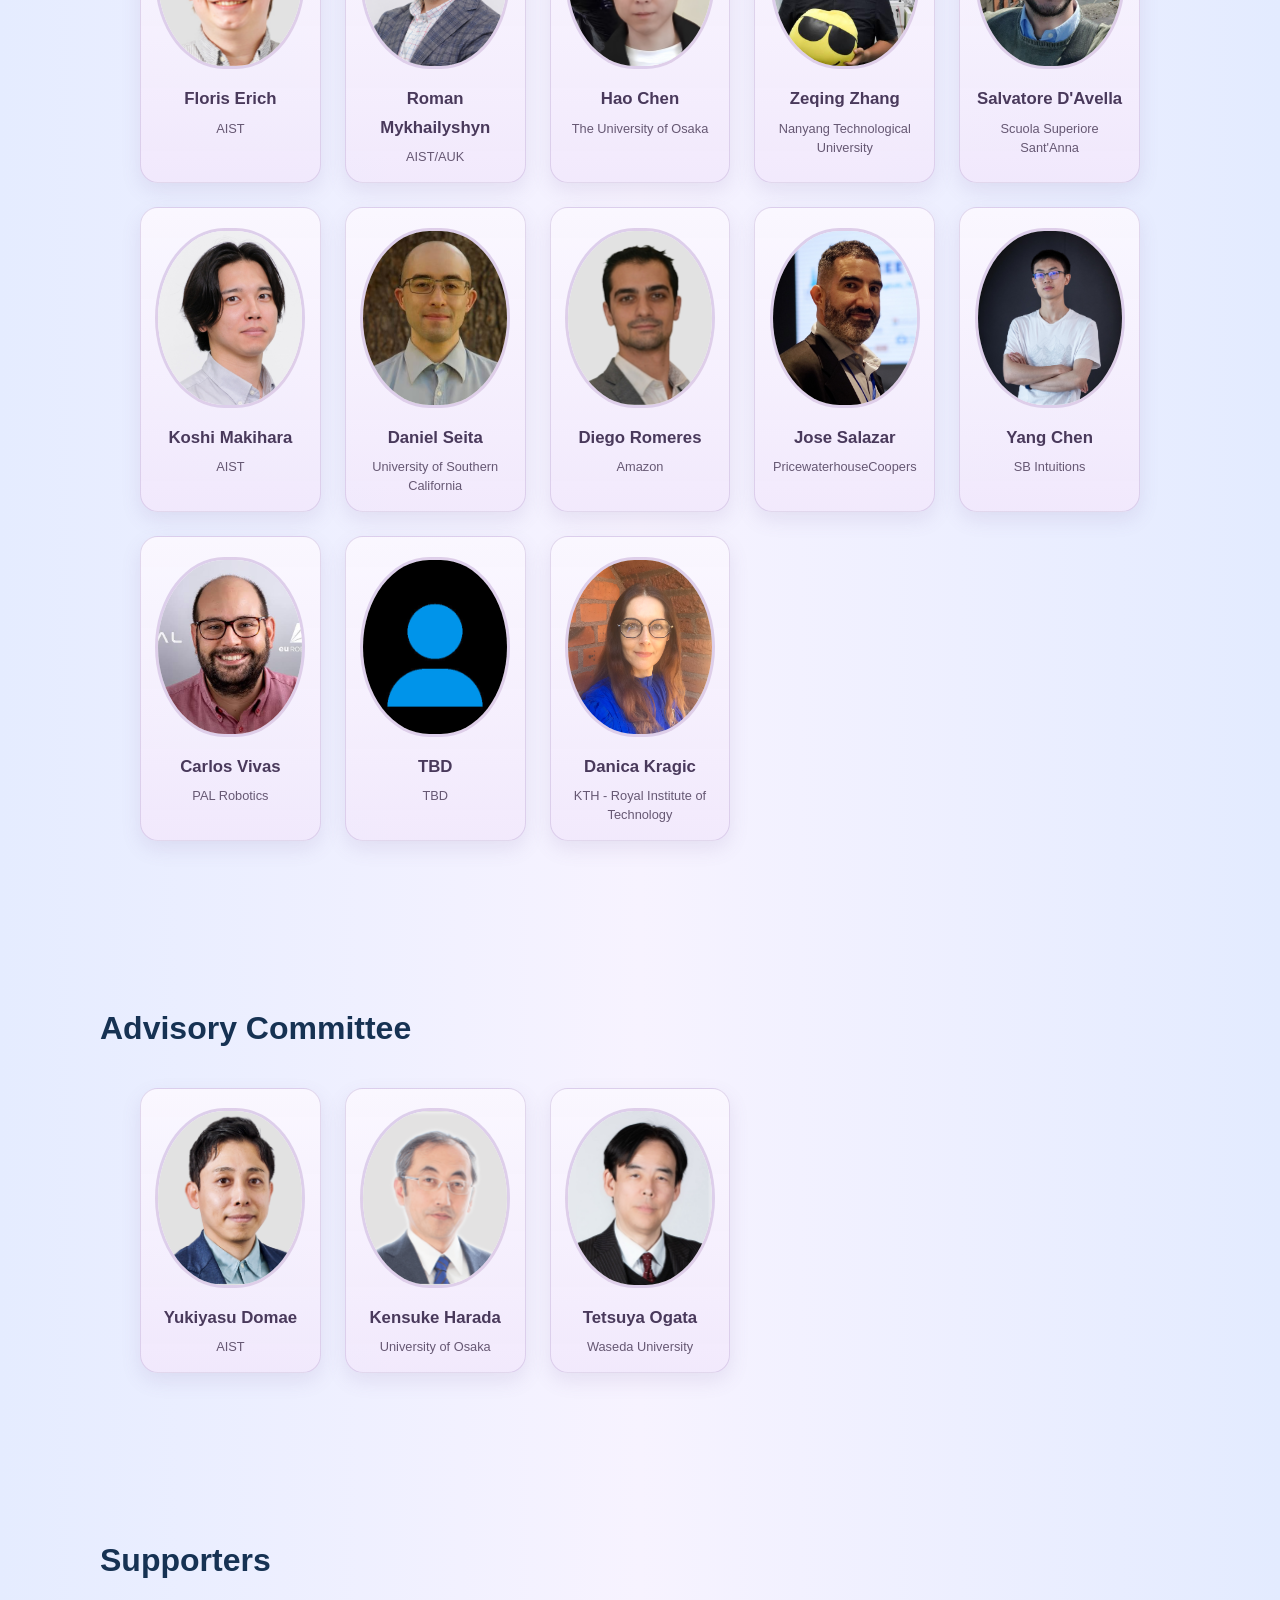
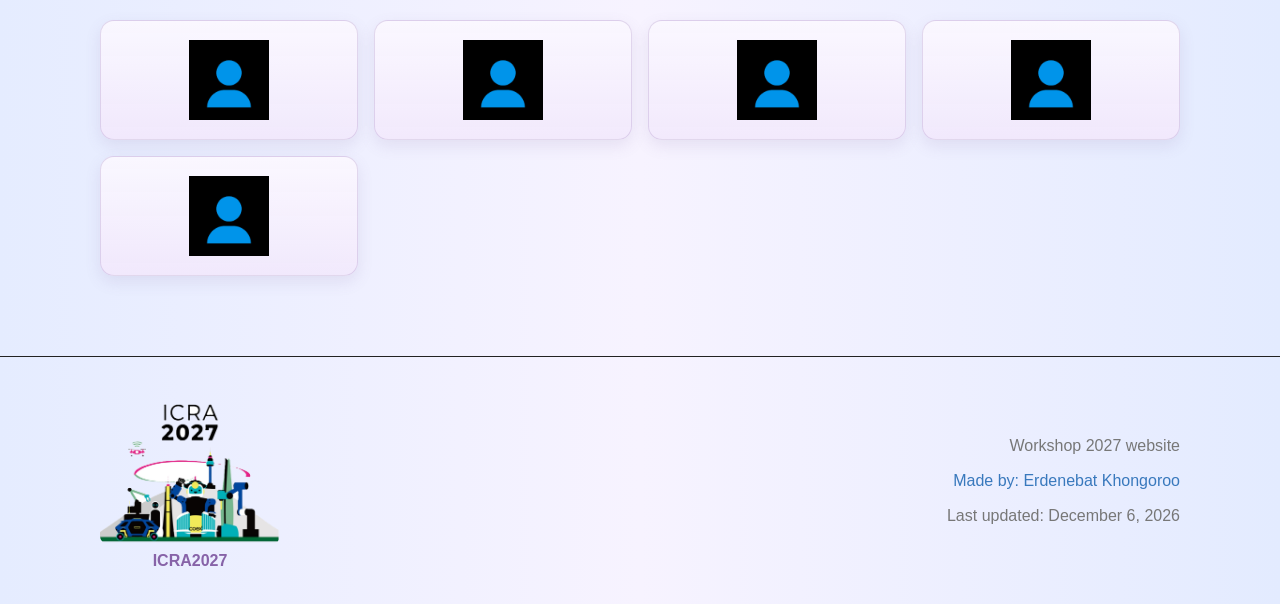
==== commit a73c562f: "changes to the images and sections of index" ====
--- a/index.html
+++ b/index.html
@@ -283,9 +283,9 @@
                     </article>
                     <article class="person-card">
                         <div class="person-photo">
-                            <img src="./assets/images/organizers/jane.jpg" alt="Jose Salazar">
-                        </div>
-                        <h3><a href="TBD" target="_blank">Jose Salazar</a></h3>
+                            <img src="./assets/images/organizers/jose_salazar.jpeg" alt="Jose Salazar">
+                        </div>
+                        <h3><a href="https://jvsl.dev/" target="_blank">Jose Salazar</a></h3>
                         <!-- <p class="person-role">TBD</p> -->
                         <p class="person-affiliation">PricewaterhouseCoopers</p>
                     </article> 
@@ -321,28 +321,32 @@
                         <!-- <p class="person-role">TBD</p> -->
                         <p class="person-affiliation">KTH - Royal Institute of Technology</p>
                     </article>
+                </div>
+            </div>
+        </section>
+        <section id="advisory-committee">
+            <h1 class="section-title">Advisory Committee</h1>
+            <div class="section-content">
+                <div class="card-grid organizer-grid">
                     <article class="person-card">
                         <div class="person-photo">
                             <img src="./assets/images/organizers/yukiyasu_domae.png" alt="Yukiyasu Domae">
                         </div>
                         <h3><a href="https://eart.airc.aist.go.jp/en/member/yukiyasu-domae/" target="_blank">Yukiyasu Domae</a></h3>
-                        <p class="person-role">Advisory Committee</p>
                         <p class="person-affiliation">AIST</p>
                     </article>
                     <article class="person-card">
                         <div class="person-photo">
                             <img src="./assets/images/organizers/kensuke_harada.png" alt="Kensuke Harada">
                         </div>
-                        <h3><a href="TBD" target="_blank">Kensuke Harada</a></h3>
-                        <p class="person-role">Advisory Committee</p>
+                        <h3><a href="https://www.roboticmanipulation.org/members2/kensuke-harada/" target="_blank">Kensuke Harada</a></h3>
                         <p class="person-affiliation">University of Osaka</p>
                     </article>
                     <article class="person-card">
                         <div class="person-photo">
                             <img src="./assets/images/organizers/tetsuya_ogata.png" alt="Tetsuya Ogata">
                         </div>
-                        <h3><a href="TBD" target="_blank">Tetsuya Ogata</a></h3>
-                        <p class="person-role">Advisory Committee</p>
+                        <h3><a href="https://ogata-lab.jp/member/ogata.html" target="_blank">Tetsuya Ogata</a></h3>
                         <p class="person-affiliation">Waseda University</p>
                     </article>
                 </div>
--- a/assets/css/main.css
+++ b/assets/css/main.css
@@ -61,7 +61,7 @@
     font-size: 1.25rem;
     font-weight: 700;
 }
-.main-nav ul {
+.main-nav > ul {
     display: flex;
     align-items: center;
     justify-content: flex-end;
@@ -104,7 +104,62 @@
 .main-nav a.active {
     color: #3979bd;
 }
+.nav-dropdown {
+    position: relative;
+}
+.nav-dropdown-toggle {
+    display: inline-flex;
+    align-items: center;
+    gap: .45rem;
+    color: #666;
+    font-weight: 600;
+    cursor: pointer;
+    list-style: none;
+}
+.nav-dropdown-toggle::-webkit-details-marker {
+    display: none;
+}
+.nav-dropdown-toggle::after {
+    width: .45rem;
+    height: .45rem;
+    border-right: 2px solid currentColor;
+    border-bottom: 2px solid currentColor;
+    content: "";
+    transform: translateY(-.12rem) rotate(45deg);
+    transition: transform .2s;
+}
+.nav-dropdown details[open] > .nav-dropdown-toggle::after {
+    transform: translateY(.12rem) rotate(225deg);
+}
+.nav-dropdown-toggle:hover {
+    color: #3979bd;
+}
+.nav-dropdown-menu {
+    position: absolute;
+    top: 100%;
+    left: 0;
+    z-index: 1;
+    display: none;
+    min-width: 12rem;
+    padding: .4rem;
+    border: 1px solid #e3eaf1;
+    border-radius: 8px;
+    background: #fff;
+    box-shadow: 0 4px 12px rgba(0, 0, 0, .08);
+}
+.nav-dropdown details[open] > .nav-dropdown-menu {
+    display: block;
+}
+.nav-dropdown-menu a {
+    display: block;
+    padding: .55rem .75rem;
+    border-radius: 4px;
+}
+.nav-dropdown-menu a:hover {
+    background: #f2f7fc;
+}
 .main-nav a:focus-visible,
+.nav-dropdown-toggle:focus-visible,
 .nav-toggle:focus-visible {
     outline: 3px solid #3979bd;
     outline-offset: 3px;
@@ -512,6 +567,44 @@
     box-shadow: 0 12px 24px rgba(117, 87, 151, 0.16);
 }
 
+.back-to-top {
+    position: fixed;
+    right: 1.5rem;
+    bottom: 1.5rem;
+    z-index: 1001;
+    padding: 0.4rem 0.65rem;
+    border: 1px solid var(--card-border);
+    border-radius: 18px;
+    background: var(--card-bg);
+    box-shadow: 0 8px 20px var(--card-shadow);
+    color: var(--card-heading);
+    font: inherit;
+    font-size: 0.8rem;
+    font-weight: 600;
+    cursor: pointer;
+    opacity: 0;
+    visibility: hidden;
+    pointer-events: none;
+    transition: transform 0.25s ease, box-shadow 0.25s ease, border-color 0.25s ease, opacity 0.25s ease, visibility 0.25s ease;
+}
+
+.back-to-top.is-visible {
+    opacity: 1;
+    visibility: visible;
+    pointer-events: auto;
+}
+
+.back-to-top:hover {
+    transform: translateY(-3px);
+    border-color: rgba(142, 106, 176, 0.42);
+    box-shadow: 0 12px 24px rgba(117, 87, 151, 0.16);
+}
+
+.back-to-top:focus-visible {
+    outline: 3px solid var(--card-accent);
+    outline-offset: 3px;
+}
+
 .person-photo {
     width: min(100%, 150px);
     aspect-ratio: 5 / 6;
--- a/assets/css/responsive.css
+++ b/assets/css/responsive.css
@@ -28,7 +28,7 @@
     .main-nav.is-open {
         display: block;
     }
-    .main-nav ul {
+    .main-nav > ul {
         align-items: stretch;
         flex-direction: column;
         gap: 0;
@@ -41,6 +41,19 @@
     .main-nav a:hover,
     .main-nav a:focus-visible {
         background: #f2f7fc;
+    }
+    .nav-dropdown-toggle {
+        display: flex;
+        padding: .55rem .75rem;
+    }
+    .nav-dropdown-menu {
+        position: static;
+        min-width: 0;
+        padding: 0 0 0 .75rem;
+        border: 0;
+        border-radius: 0;
+        background: transparent;
+        box-shadow: none;
     }
 }
 
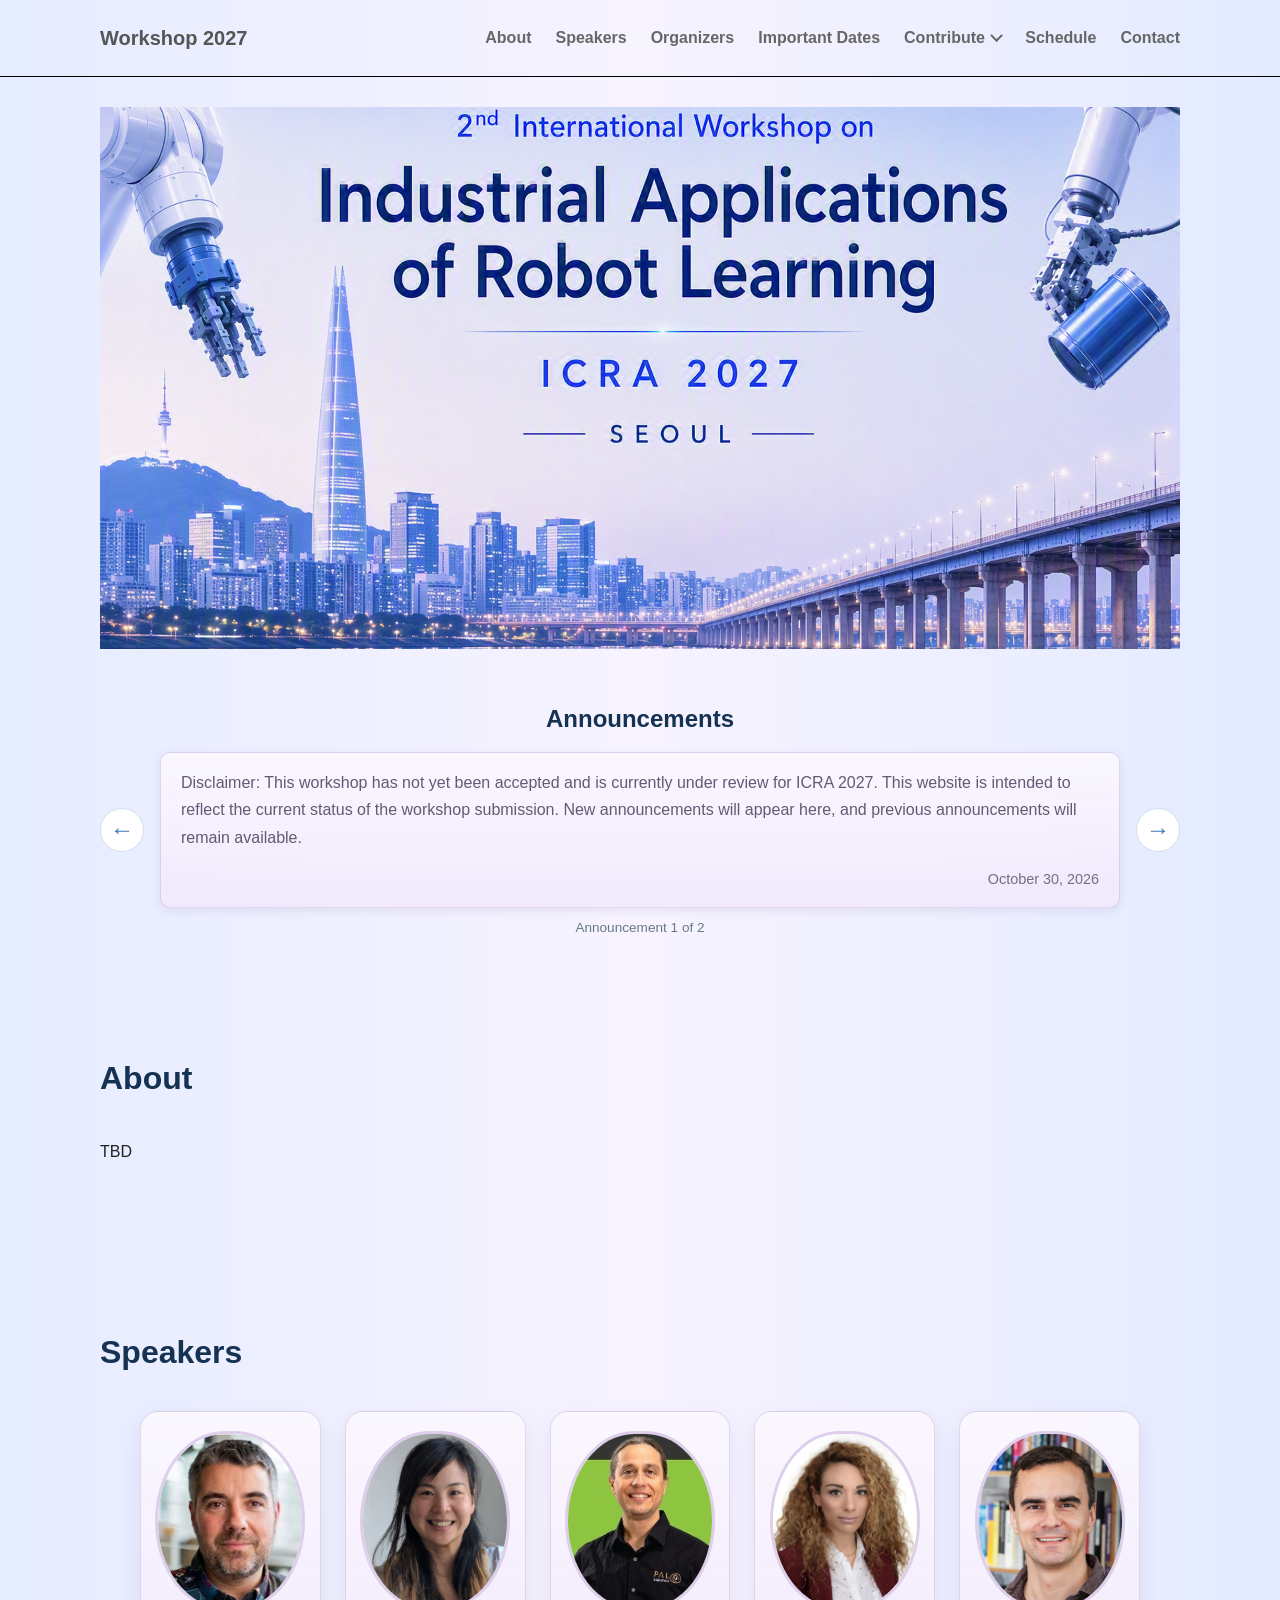
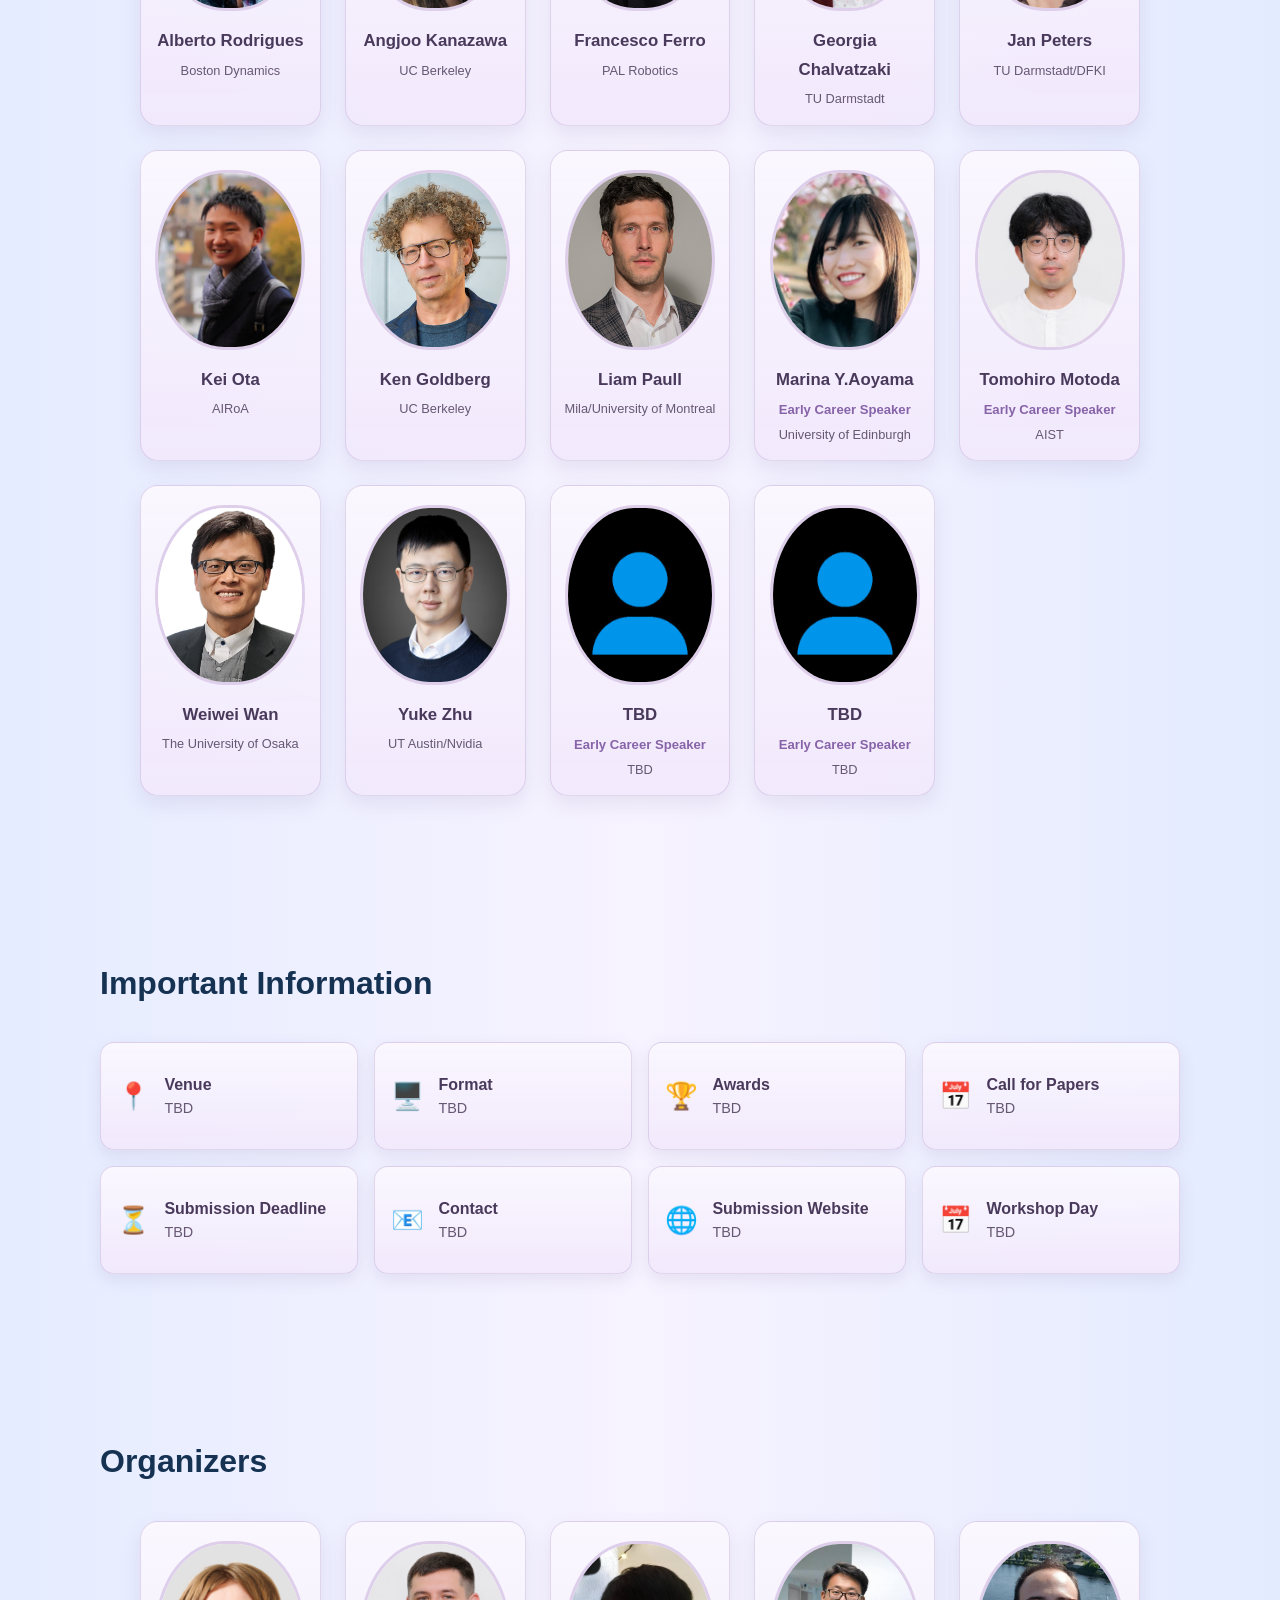
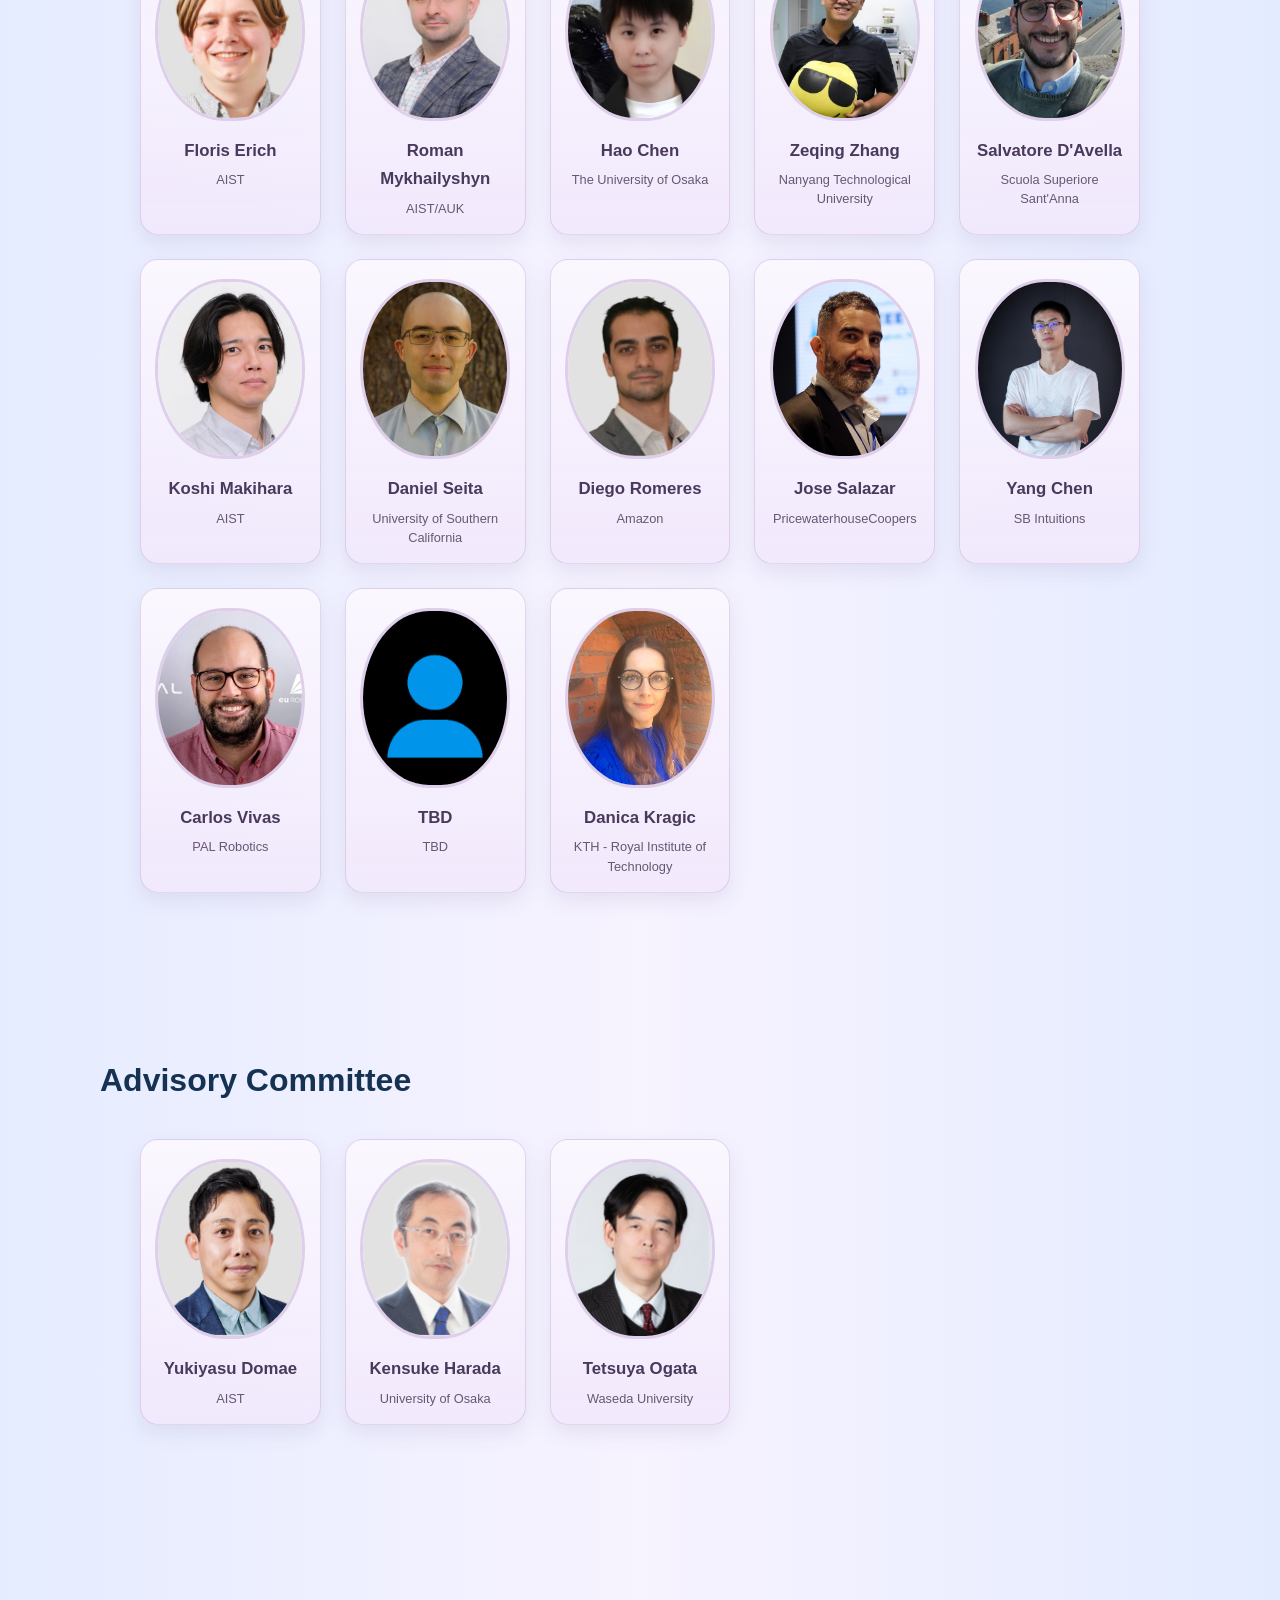
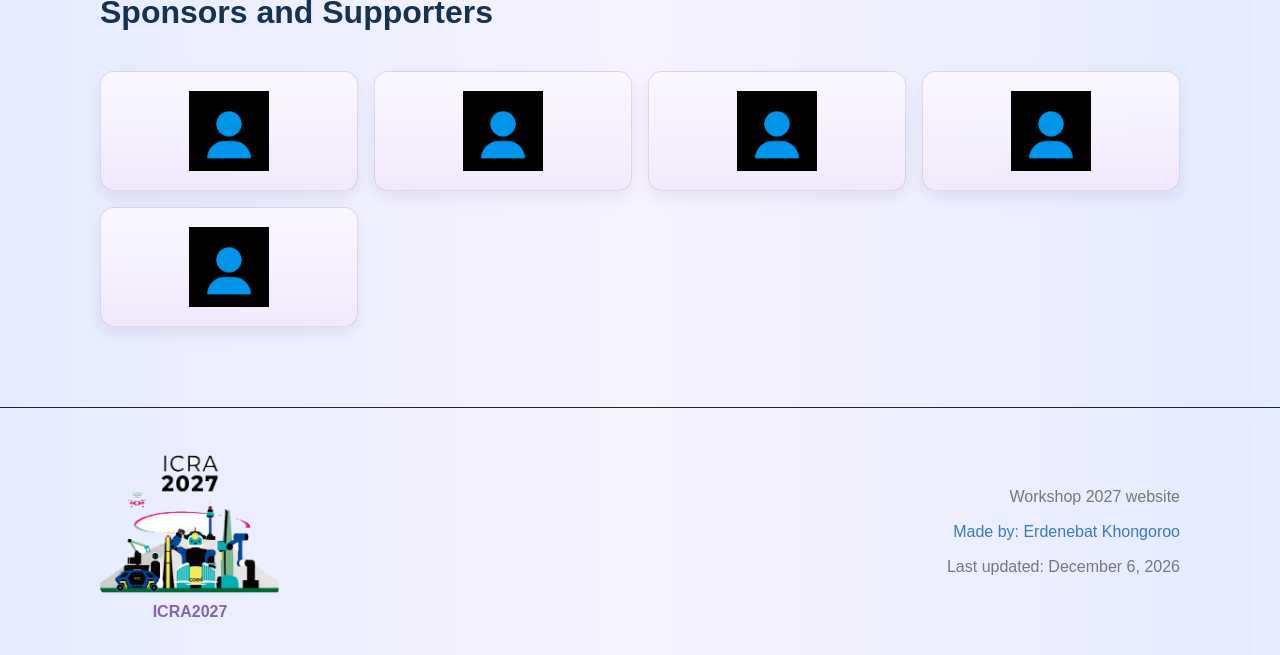
==== commit 254fc795: "update info for index" ====
--- a/index.html
+++ b/index.html
@@ -17,8 +17,8 @@
         <div class="announcement-carousel" aria-label="Workshop announcements">
             <button class="announcement-arrow" type="button" data-announcement-previous aria-label="Previous announcement">&larr;</button>
             <article class="announcement-card" aria-live="polite">
-                <p class="announcement-message">Welcome to the Workshop 2027 website. New announcements will appear here, and previous announcements will remain available.</p>
-                <time class="announcement-date" datetime="2026-10-16">October 16, 2026</time>
+                <p class="announcement-message">Disclaimer: This workshop has not yet been accepted and is currently under review for ICRA 2027. This website is intended to reflect the current status of the workshop submission. New announcements will appear here, and previous announcements will remain available.</p>
+                <time class="announcement-date" datetime="2026-10-30">October 30, 2026</time>
             </article>
             <article class="announcement-card" aria-live="polite">
                 <p class="announcement-message">TBD</p>
@@ -39,6 +39,46 @@
                 <div class="card-grid speaker-grid">
                     <article class="person-card">
                         <div class="person-photo">
+                            <img src="./assets/images/speakers/alberto_rodrigues.jpg" alt="Alberto Rodrigues">
+                        </div>
+                        <h3><a href="https://www.linkedin.com/in/alberto-rodriguez-5457661a8" target="_blank">Alberto Rodrigues</a></h3>
+                        <!-- <p class="person-role">TBD</p> -->
+                        <p class="person-affiliation">Boston Dynamics</p>
+                    </article>
+                    <article class="person-card">
+                        <div class="person-photo">
+                            <img src="./assets/images/speakers/angjoo_kanazawa.png" alt="Angjoo Kanazawa">
+                        </div>
+                        <h3><a href="https://people.eecs.berkeley.edu/~kanazawa/" target="_blank">Angjoo Kanazawa</a></h3>
+                        <!-- <p class="person-role">TBD</p> -->
+                        <p class="person-affiliation">UC Berkeley</p>
+                    </article>
+                    <article class="person-card">
+                        <div class="person-photo">
+                            <img src="./assets/images/speakers/francesco_ferro.jpg" alt="Francesco Ferro">
+                        </div>
+                        <h3><a href="https://scholar.google.com/citations?user=DWcC1p8AAAAJ&hl=es" target="_blank">Francesco Ferro</a></h3>
+                        <!-- <p class="person-role">TBD</p> -->
+                        <p class="person-affiliation">PAL Robotics</p>
+                    </article>
+                    <article class="person-card">
+                        <div class="person-photo">
+                            <img src="./assets/images/speakers/georgia_chalvatzaki.png" alt="Georgia Chalvatzaki">
+                        </div>
+                        <h3><a href="https://pearl-lab.com/people/georgia-chalvatzaki/" target="_blank">Georgia Chalvatzaki</a></h3>
+                        <!-- <p class="person-role">TBD</p> -->
+                        <p class="person-affiliation">TU Darmstadt</p>
+                    </article>
+                    <article class="person-card">
+                        <div class="person-photo">
+                            <img src="./assets/images/speakers/jan_peters.png" alt="Jan Peters">
+                        </div>
+                        <h3><a href="https://scholar.google.com/citations?user=-kIVAcAAAAAJ&hl=en" target="_blank">Jan Peters</a></h3>
+                        <!-- <p class="person-role">TBD</p> -->
+                        <p class="person-affiliation">TU Darmstadt/DFKI</p>
+                    </article>
+                    <article class="person-card">
+                        <div class="person-photo">
                             <img src="./assets/images/speakers/kei_ota.png" alt="Kei Ota">
                         </div>
                         <h3><a href="https://keiohta.github.io/" target="_blank">Kei Ota</a></h3>
@@ -47,11 +87,11 @@
                     </article>
                     <article class="person-card">
                         <div class="person-photo">
-                            <img src="./assets/images/speakers/weiwei_wan.jpg" alt="Weiwei Wan">
-                        </div>
-                        <h3><a href="https://wanweiwei07.github.io/" target="_blank">Weiwei Wan</a></h3>
-                        <!-- <p class="person-role">TBD</p> -->
-                        <p class="person-affiliation">The University of Osaka</p>
+                            <img src="./assets/images/speakers/ken_goldberg.jpg" alt="Ken Goldberg">
+                        </div>
+                        <h3><a href="https://goldberg.berkeley.edu/" target="_blank">Ken Goldberg</a></h3>
+                        <!-- <p class="person-role">TBD</p> -->
+                        <p class="person-affiliation">UC Berkeley</p>
                     </article>
                     <article class="person-card">
                         <div class="person-photo">
@@ -60,62 +100,6 @@
                         <h3><a href="https://liampaull.ca/" target="_blank">Liam Paull</a></h3>
                         <!-- <p class="person-role">TBD</p> -->
                         <p class="person-affiliation">Mila/University of Montreal</p>
-                    </article>
-                    <article class="person-card">
-                        <div class="person-photo">
-                            <img src="./assets/images/speakers/jan_peters.png" alt="Jan Peters">
-                        </div>
-                        <h3><a href="https://scholar.google.com/citations?user=-kIVAcAAAAAJ&hl=en" target="_blank">Jan Peters</a></h3>
-                        <!-- <p class="person-role">TBD</p> -->
-                        <p class="person-affiliation">TU Darmstadt/DFKI</p>
-                    </article>
-                    <article class="person-card">
-                        <div class="person-photo">
-                            <img src="./assets/images/speakers/ken_goldberg.jpg" alt="Ken Goldberg">
-                        </div>
-                        <h3><a href="https://goldberg.berkeley.edu/" target="_blank">Ken Goldberg</a></h3>
-                        <!-- <p class="person-role">TBD</p> -->
-                        <p class="person-affiliation">UC Berkeley</p>
-                    </article>
-                    <article class="person-card">
-                        <div class="person-photo">
-                            <img src="./assets/images/speakers/alberto_rodrigues.jpg" alt="Alberto Rodrigues">
-                        </div>
-                        <h3><a href="https://www.linkedin.com/in/alberto-rodriguez-5457661a8" target="_blank">Alberto Rodrigues</a></h3>
-                        <!-- <p class="person-role">TBD</p> -->
-                        <p class="person-affiliation">Boston Dynamics</p>
-                    </article>
-                    <article class="person-card">
-                        <div class="person-photo">
-                            <img src="./assets/images/speakers/yuke_zhu.jpeg" alt="Yuke Zhu">
-                        </div>
-                        <h3><a href="https://yukezhu.me/" target="_blank">Yuke Zhu</a></h3>
-                        <!-- <p class="person-role">TBD</p> -->
-                        <p class="person-affiliation">UT Austin/Nvidia</p>
-                    </article>
-                    <article class="person-card">
-                        <div class="person-photo">
-                            <img src="./assets/images/speakers/francesco_ferro.jpg" alt="Francesco Ferro">
-                        </div>
-                        <h3><a href="https://scholar.google.com/citations?user=DWcC1p8AAAAJ&hl=es" target="_blank">Francesco Ferro</a></h3>
-                        <!-- <p class="person-role">TBD</p> -->
-                        <p class="person-affiliation">PAL Robotics</p>
-                    </article>
-                    <article class="person-card">
-                        <div class="person-photo">
-                            <img src="./assets/images/speakers/georgia_chalvatzaki.png" alt="Georgia Chalvatzaki">
-                        </div>
-                        <h3><a href="https://pearl-lab.com/people/georgia-chalvatzaki/" target="_blank">Georgia Chalvatzaki</a></h3>
-                        <!-- <p class="person-role">TBD</p> -->
-                        <p class="person-affiliation">TU Darmstadt</p>
-                    </article>
-                    <article class="person-card">
-                        <div class="person-photo">
-                            <img src="./assets/images/speakers/angjoo_kanazawa.png" alt="Angjoo Kanazawa">
-                        </div>
-                        <h3><a href="https://people.eecs.berkeley.edu/~kanazawa/" target="_blank">Angjoo Kanazawa</a></h3>
-                        <!-- <p class="person-role">TBD</p> -->
-                        <p class="person-affiliation">UC Berkeley</p>
                     </article>
                     <article class="person-card">
                         <div class="person-photo">
@@ -132,6 +116,22 @@
                         <h3><a href="https://tomohiromotoda.github.io/" target="_blank">Tomohiro Motoda</a></h3>
                         <p class="person-role">Early Career Speaker</p>
                         <p class="person-affiliation">AIST</p>
+                    </article>
+                    <article class="person-card">
+                        <div class="person-photo">
+                            <img src="./assets/images/speakers/weiwei_wan.jpg" alt="Weiwei Wan">
+                        </div>
+                        <h3><a href="https://wanweiwei07.github.io/" target="_blank">Weiwei Wan</a></h3>
+                        <!-- <p class="person-role">TBD</p> -->
+                        <p class="person-affiliation">The University of Osaka</p>
+                    </article>
+                    <article class="person-card">
+                        <div class="person-photo">
+                            <img src="./assets/images/speakers/yuke_zhu.jpeg" alt="Yuke Zhu">
+                        </div>
+                        <h3><a href="https://yukezhu.me/" target="_blank">Yuke Zhu</a></h3>
+                        <!-- <p class="person-role">TBD</p> -->
+                        <p class="person-affiliation">UT Austin/Nvidia</p>
                     </article>
                     <article class="person-card">
                         <div class="person-photo">
@@ -353,7 +353,7 @@
             </div>
         </section>
         <section id="supporters">
-            <h1 class="section-title">Supporters</h1>
+            <h1 class="section-title">Sponsors and Supporters</h1>
             <div class="supporter-grid">
                 <a class="supporter-logo" href="https://www.example.com/" target="_blank" rel="noopener noreferrer" aria-label="Supporter 1 website">
                     <img src="./assets/images/speakers/jane.jpg" alt="Supporter 1">
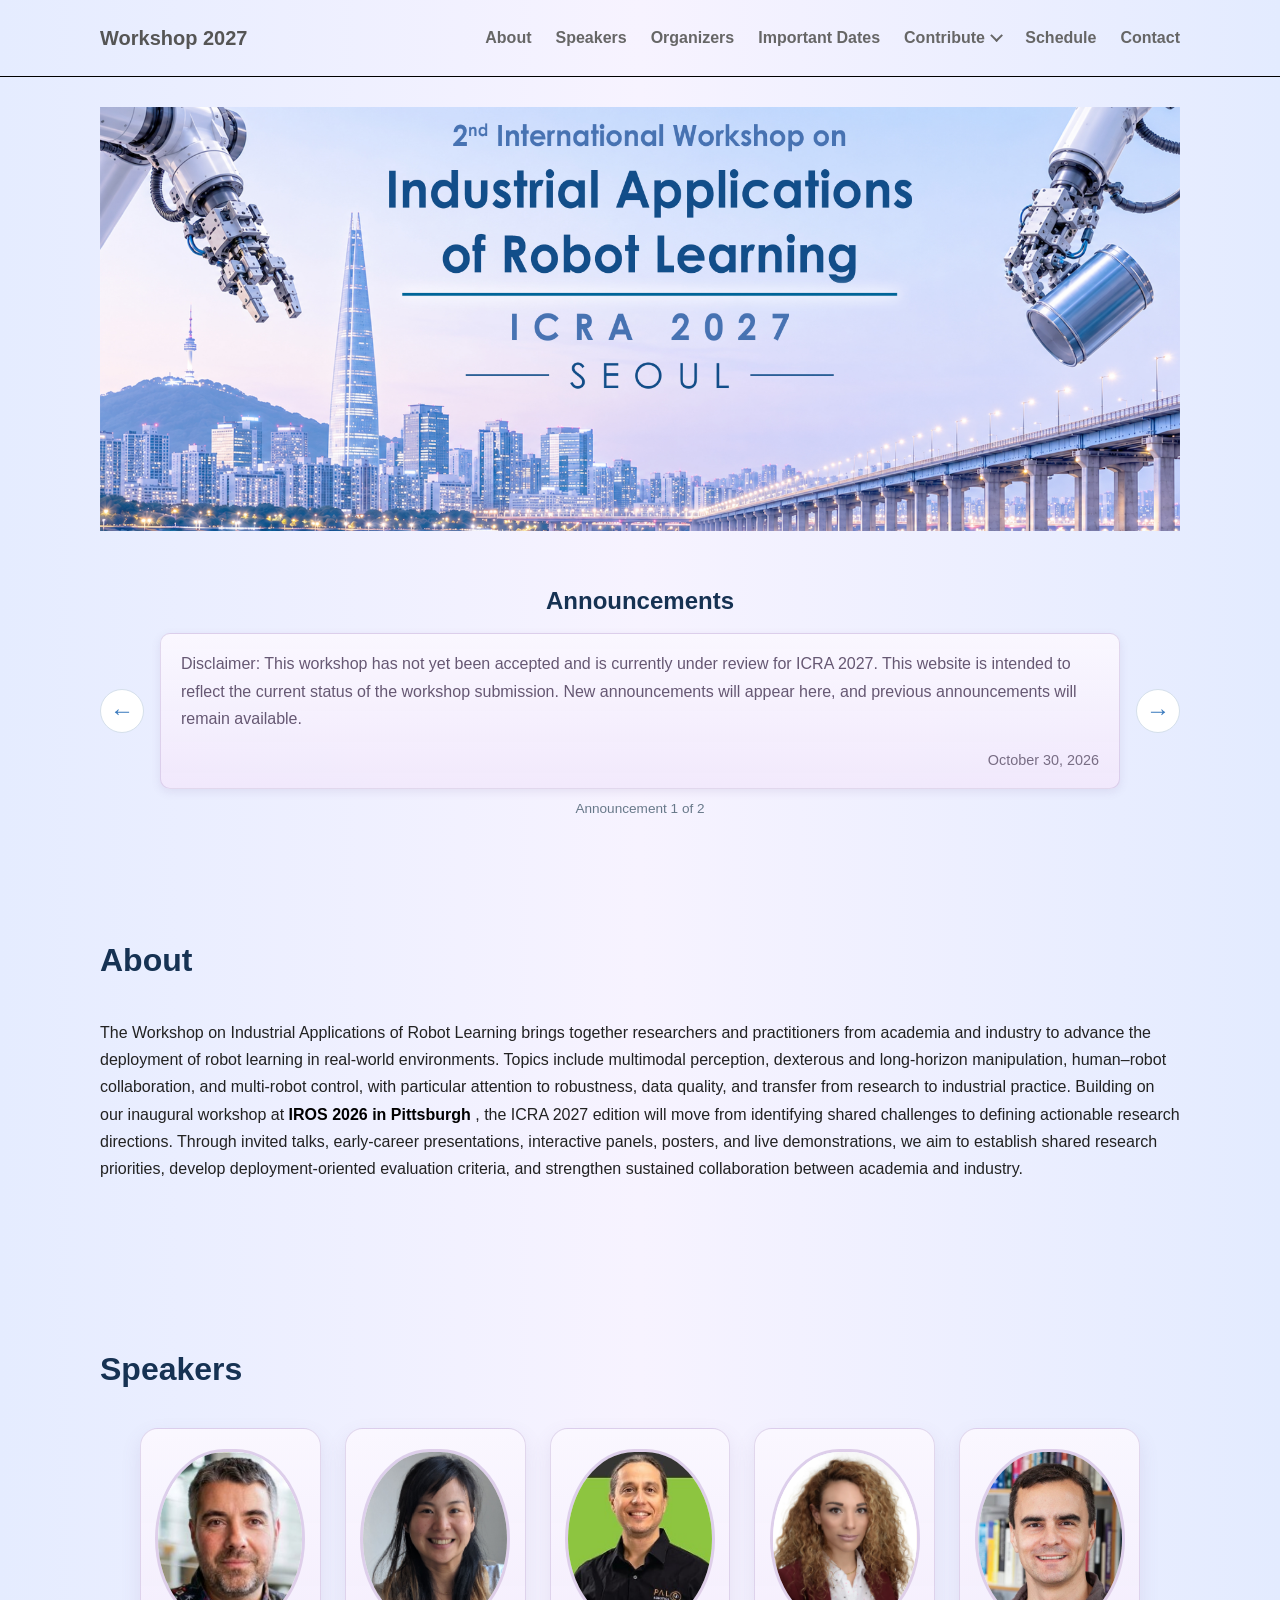
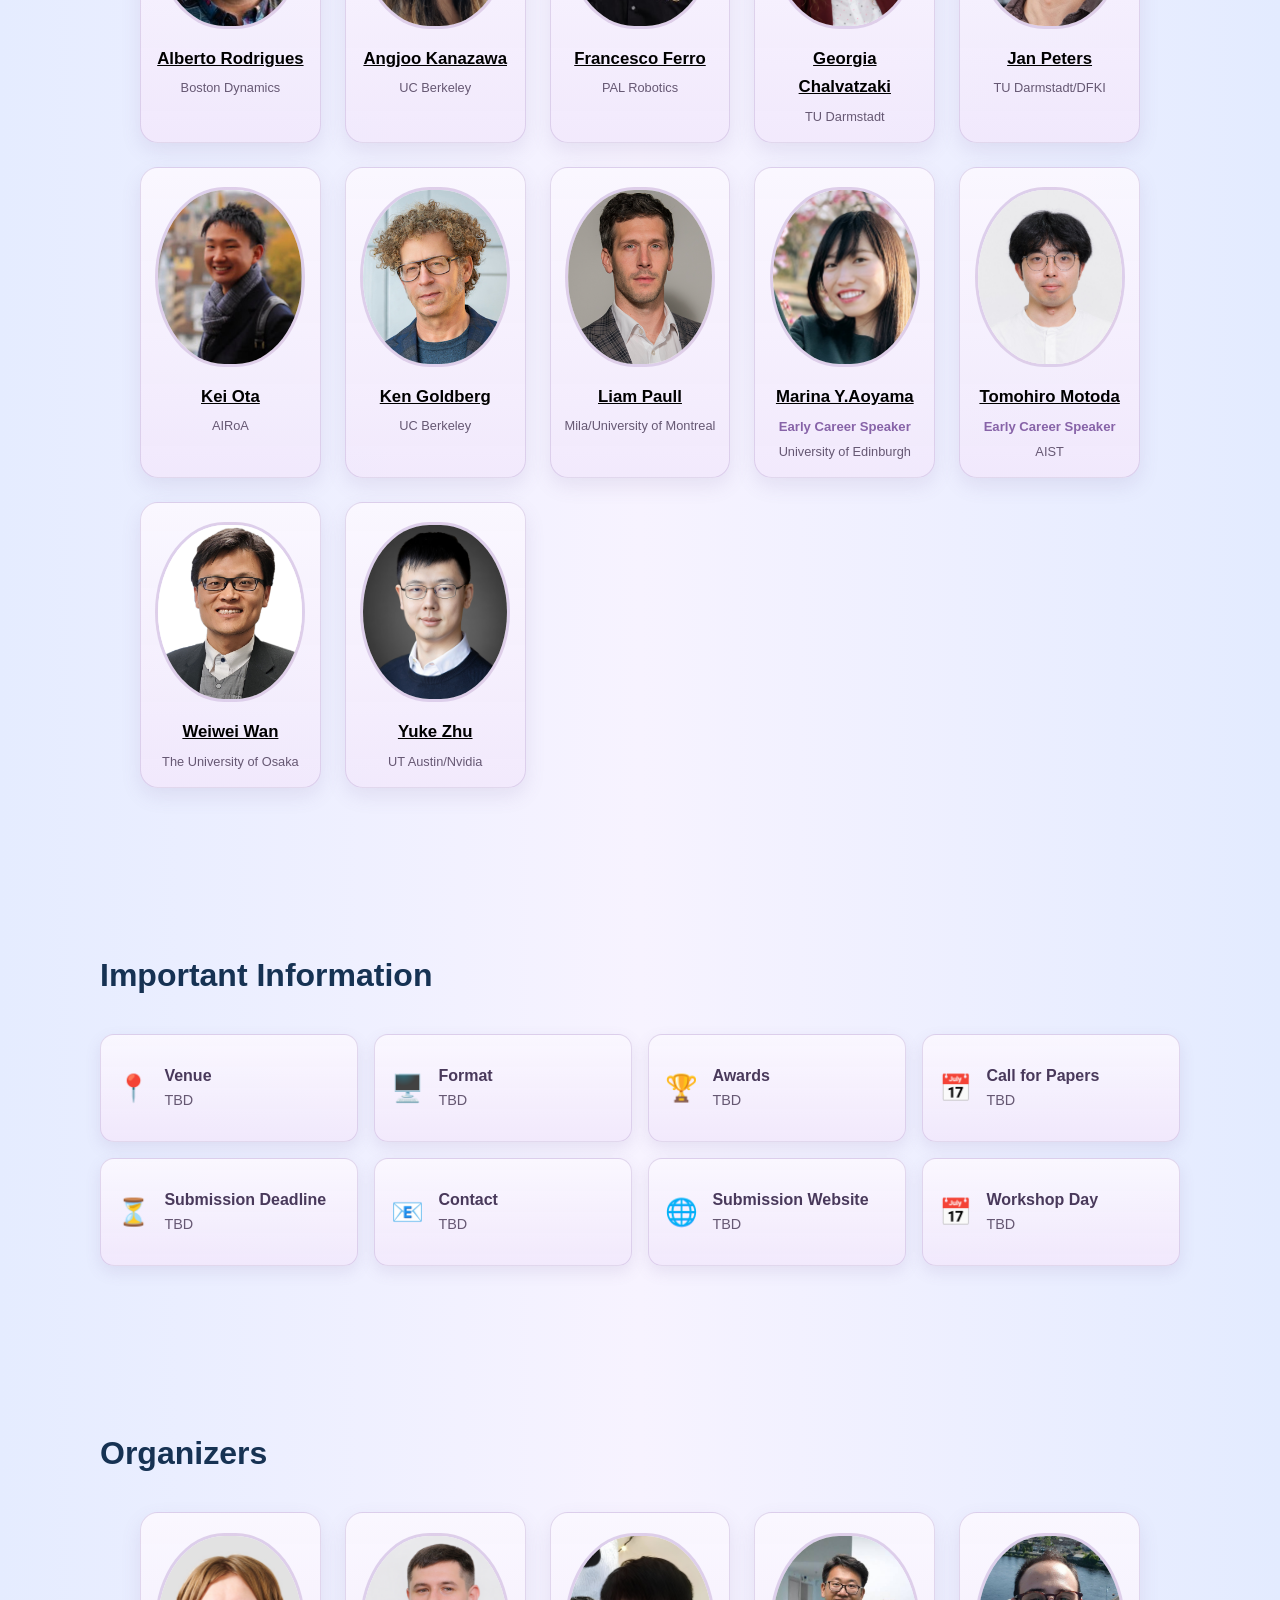
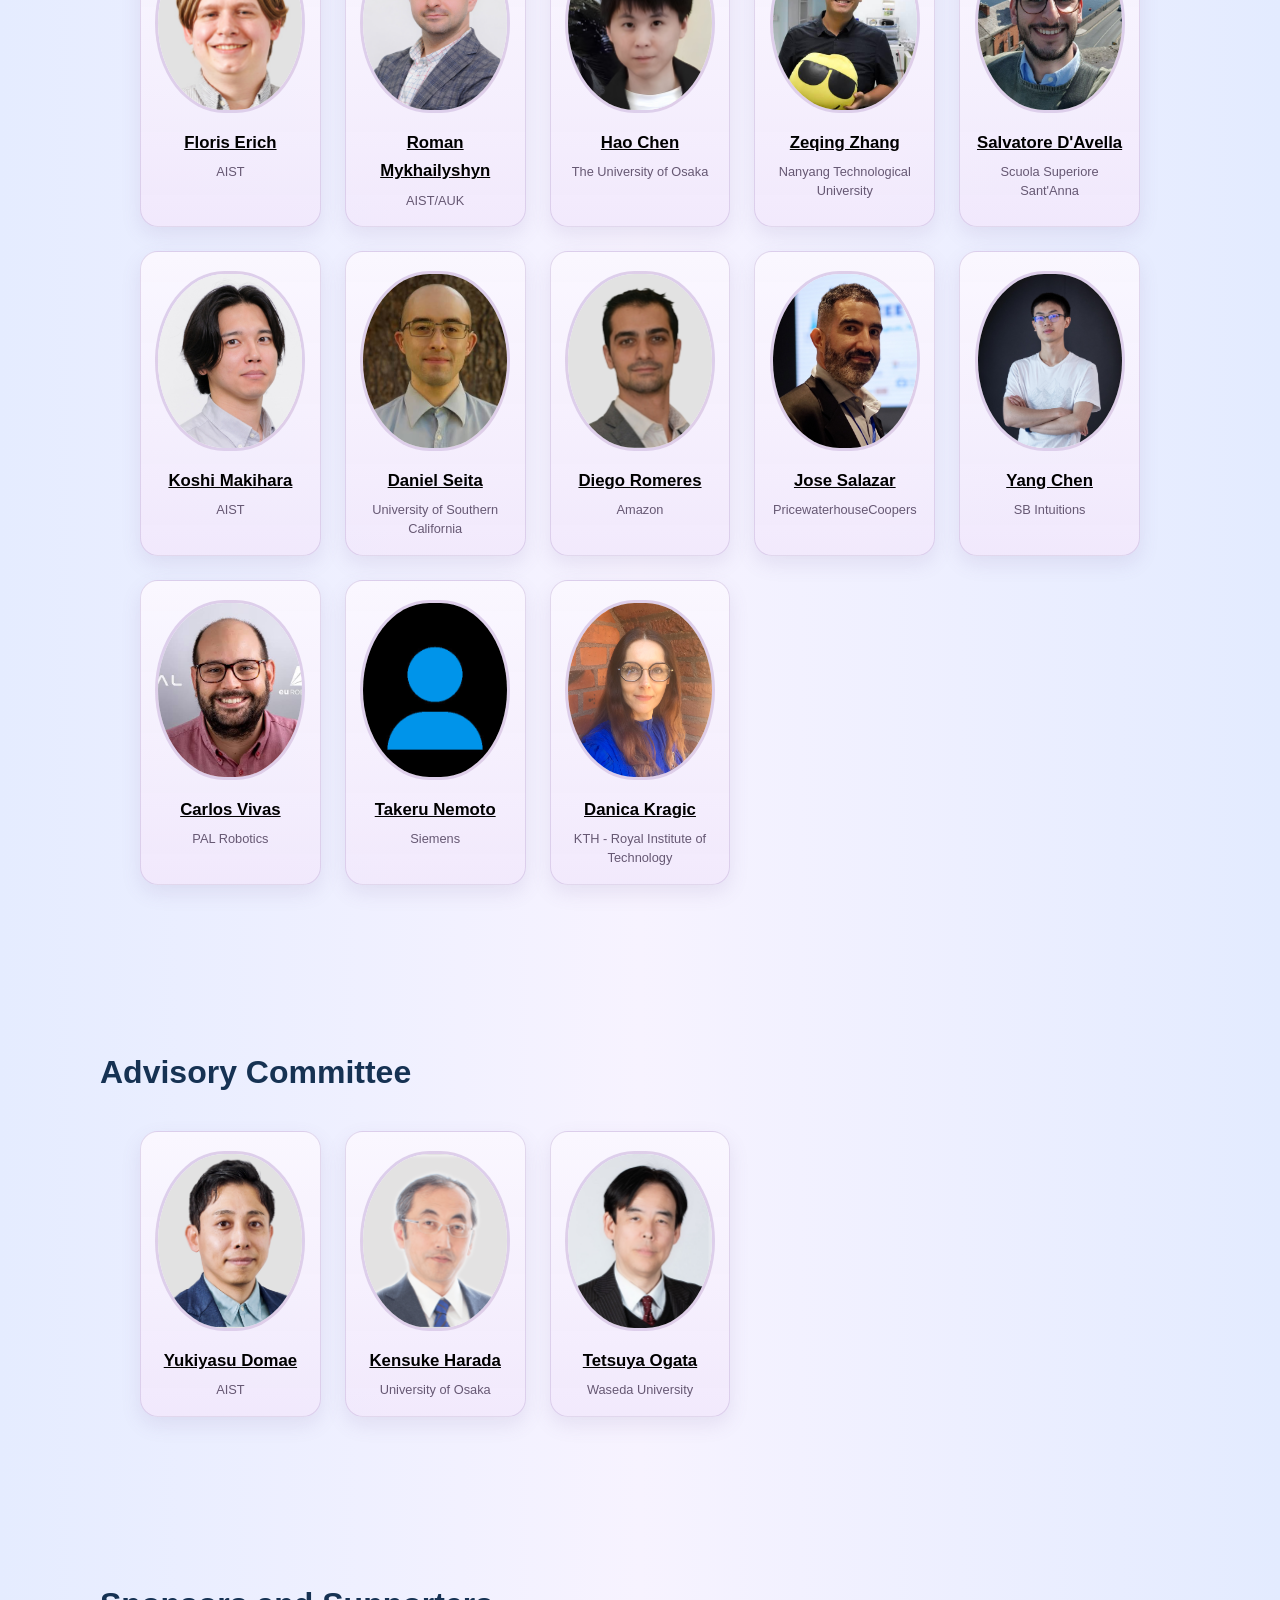
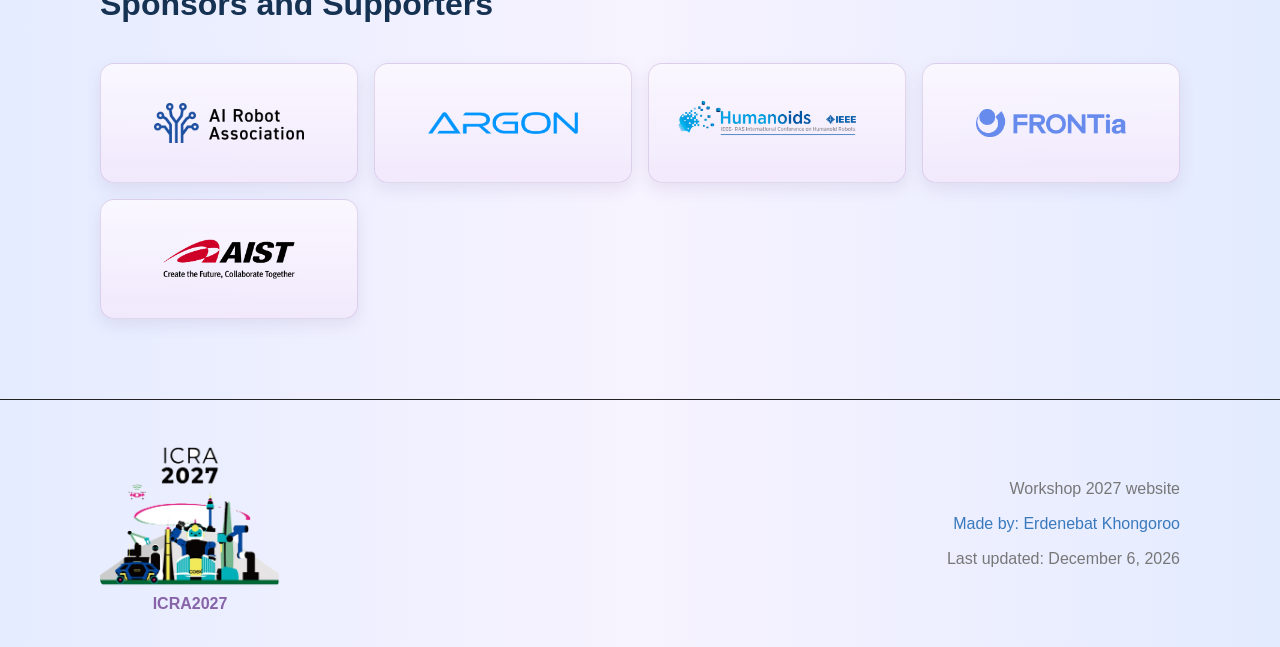
==== commit 46fb6c0c: "updates to supporters and organizers secton" ====
--- a/index.html
+++ b/index.html
@@ -10,7 +10,7 @@
 <body id="top" class="home-page">
     <div id="header"></div>
     <div class="site-banner">
-        <img src="./assets/images/banners/banner.png" alt="Workshop 2027 banner">
+        <img src="./assets/images/banners/banner.jpg" alt="Workshop 2027 banner">
     </div>
     <section class="announcements container" aria-labelledby="announcements-title">
         <h2 id="announcements-title" class="announcements-title">Announcements</h2>
@@ -31,7 +31,8 @@
     <main class="container">
         <section id="about">
             <h1 class="section-title">About</h1>
-            TBD
+            The Workshop on Industrial Applications of Robot Learning brings together researchers and practitioners from academia and industry to advance the deployment of robot learning in real-world environments. Topics include multimodal perception, dexterous and long-horizon manipulation, human–robot collaboration, and multi-robot control, with particular attention to robustness, data quality, and transfer from research to industrial practice.
+Building on our inaugural workshop at <a href="https://aistairc.github.io/IROS2026-workshop/" target="_blank" style="color: #000; font-weight: bold;">IROS 2026 in Pittsburgh </a>, the ICRA 2027 edition will move from identifying shared challenges to defining actionable research directions. Through invited talks, early-career presentations, interactive panels, posters, and live demonstrations, we aim to establish shared research priorities, develop deployment-oriented evaluation criteria, and strengthen sustained collaboration between academia and industry.
         </section>
         <section id="speakers">
             <h1 class="section-title">Speakers</h1>
@@ -133,22 +134,6 @@
                         <!-- <p class="person-role">TBD</p> -->
                         <p class="person-affiliation">UT Austin/Nvidia</p>
                     </article>
-                    <article class="person-card">
-                        <div class="person-photo">
-                            <img src="./assets/images/speakers/jane.jpg" alt="TBD">
-                        </div>
-                        <h3><a href="TBD" target="_blank">TBD</a></h3>
-                        <p class="person-role">Early Career Speaker</p>
-                        <p class="person-affiliation">TBD</p>
-                    </article>
-                    <article class="person-card">
-                        <div class="person-photo">
-                            <img src="./assets/images/speakers/jane.jpg" alt="TBD">
-                        </div>
-                        <h3><a href="TBD" target="_blank">TBD</a></h3>
-                        <p class="person-role">Early Career Speaker</p>
-                        <p class="person-affiliation">TBD</p>
-                    </article>
                 </div>
             </div>
         </section>
@@ -309,9 +294,9 @@
                         <div class="person-photo">
                             <img src="./assets/images/organizers/jane.jpg" alt="TBD">
                         </div>
-                        <h3><a href="TBD" target="_blank">TBD</a></h3>
-                        <!-- <p class="person-role">TBD</p> -->
-                        <p class="person-affiliation">TBD</p>
+                        <h3><a href="TBD" target="_blank">Takeru Nemoto</a></h3>
+                        <!-- <p class="person-role">TBD</p> -->
+                        <p class="person-affiliation">Siemens</p>
                     </article>
                     <article class="person-card">
                         <div class="person-photo">
@@ -355,20 +340,20 @@
         <section id="supporters">
             <h1 class="section-title">Sponsors and Supporters</h1>
             <div class="supporter-grid">
-                <a class="supporter-logo" href="https://www.example.com/" target="_blank" rel="noopener noreferrer" aria-label="Supporter 1 website">
-                    <img src="./assets/images/speakers/jane.jpg" alt="Supporter 1">
-                </a>
-                <a class="supporter-logo" href="https://www.example.com/" target="_blank" rel="noopener noreferrer" aria-label="Supporter 2 website">
-                    <img src="./assets/images/speakers/jane.jpg" alt="Supporter 2">
-                </a>
-                <a class="supporter-logo" href="https://www.example.com/" target="_blank" rel="noopener noreferrer" aria-label="Supporter 3 website">
-                    <img src="./assets/images/speakers/jane.jpg" alt="Supporter 3">
+                <a class="supporter-logo" href="https://airoa.org/" target="_blank" rel="noopener noreferrer" aria-label="AIRoA website">
+                    <img src="./assets/images/banners/airoa_logo.png" alt="AIRoA Logo">
+                </a>
+                <a class="supporter-logo" href="https://argonmech.com/" target="_blank" rel="noopener noreferrer" aria-label="Argon website">
+                    <img src="./assets/images/banners/argon_logo.png" alt="Argon Logo">
+                </a>
+                <a class="supporter-logo" href="https://www.humanoid-robotics.org/" target="_blank" rel="noopener noreferrer" aria-label="TC-Humanoids website">
+                    <img class="supporter-logo-humanoids" src="./assets/images/banners/humanoids_header.png" alt="TC-Humanoids Logo">
                 </a>
                 <a class="supporter-logo" href="https://www.example.com/" target="_blank" rel="noopener noreferrer" aria-label="Supporter 4 website">
-                    <img src="./assets/images/speakers/jane.jpg" alt="Supporter 4">
-                </a>
-                <a class="supporter-logo" href="https://www.example.com/" target="_blank" rel="noopener noreferrer" aria-label="Supporter 5 website">
-                    <img src="./assets/images/speakers/jane.jpg" alt="Supporter 5">
+                    <img src="./assets/images/banners/frontia_logo.png" alt="Frontia Logo">
+                </a>
+                <a class="supporter-logo" href="https://www.aist.go.jp/index_en.html" target="_blank" rel="noopener noreferrer" aria-label="AIST website">
+                    <img src="./assets/images/banners/aist_logo.png" alt="AIST Logo">
                 </a>
             </div>
         </section>
--- a/assets/css/main.css
+++ b/assets/css/main.css
@@ -629,6 +629,11 @@
     font-size: 1.05rem;
 }
 
+.person-card h3 a {
+    color: #000;
+    text-decoration: underline;
+}
+
 .person-role {
     margin-bottom: 0.2rem;
     color: var(--card-accent);
@@ -706,20 +711,26 @@
     border-radius: 14px;
     background: var(--card-bg);
     box-shadow: 0 6px 16px var(--card-shadow);
-    transition: transform 0.4s ease, box-shadow 0.2s ease;
+    transition: transform 0.25s ease, box-shadow 0.25s ease, border-color 0.25s ease;
 }
 
 .supporter-logo:hover {
-    box-shadow: 0 10px 20px var(--card-shadow);
+    transform: translateY(-3px);
+    border-color: rgba(142, 106, 176, 0.42);
+    box-shadow: 0 12px 24px rgba(117, 87, 151, 0.16);
 }
 
 .supporter-logo img {
     display: block;
     width: 100%;
-    max-width: 120px;
-    height: 80px;
+    max-width: 150px;
+    height: 85px;
     object-fit: contain;
     border-radius: 8px;
+}
+
+.supporter-logo img.supporter-logo-humanoids {
+    max-width: 220px;
 }
 
 /* FOOTER */
--- a/assets/css/responsive.css
+++ b/assets/css/responsive.css
@@ -109,7 +109,7 @@
         padding: 0.6rem;
     }
     .supporter-logo img {
-        height: 60px;
+        height: 65px;
     }
     .person-card {
         padding: 1rem 0.6rem;
